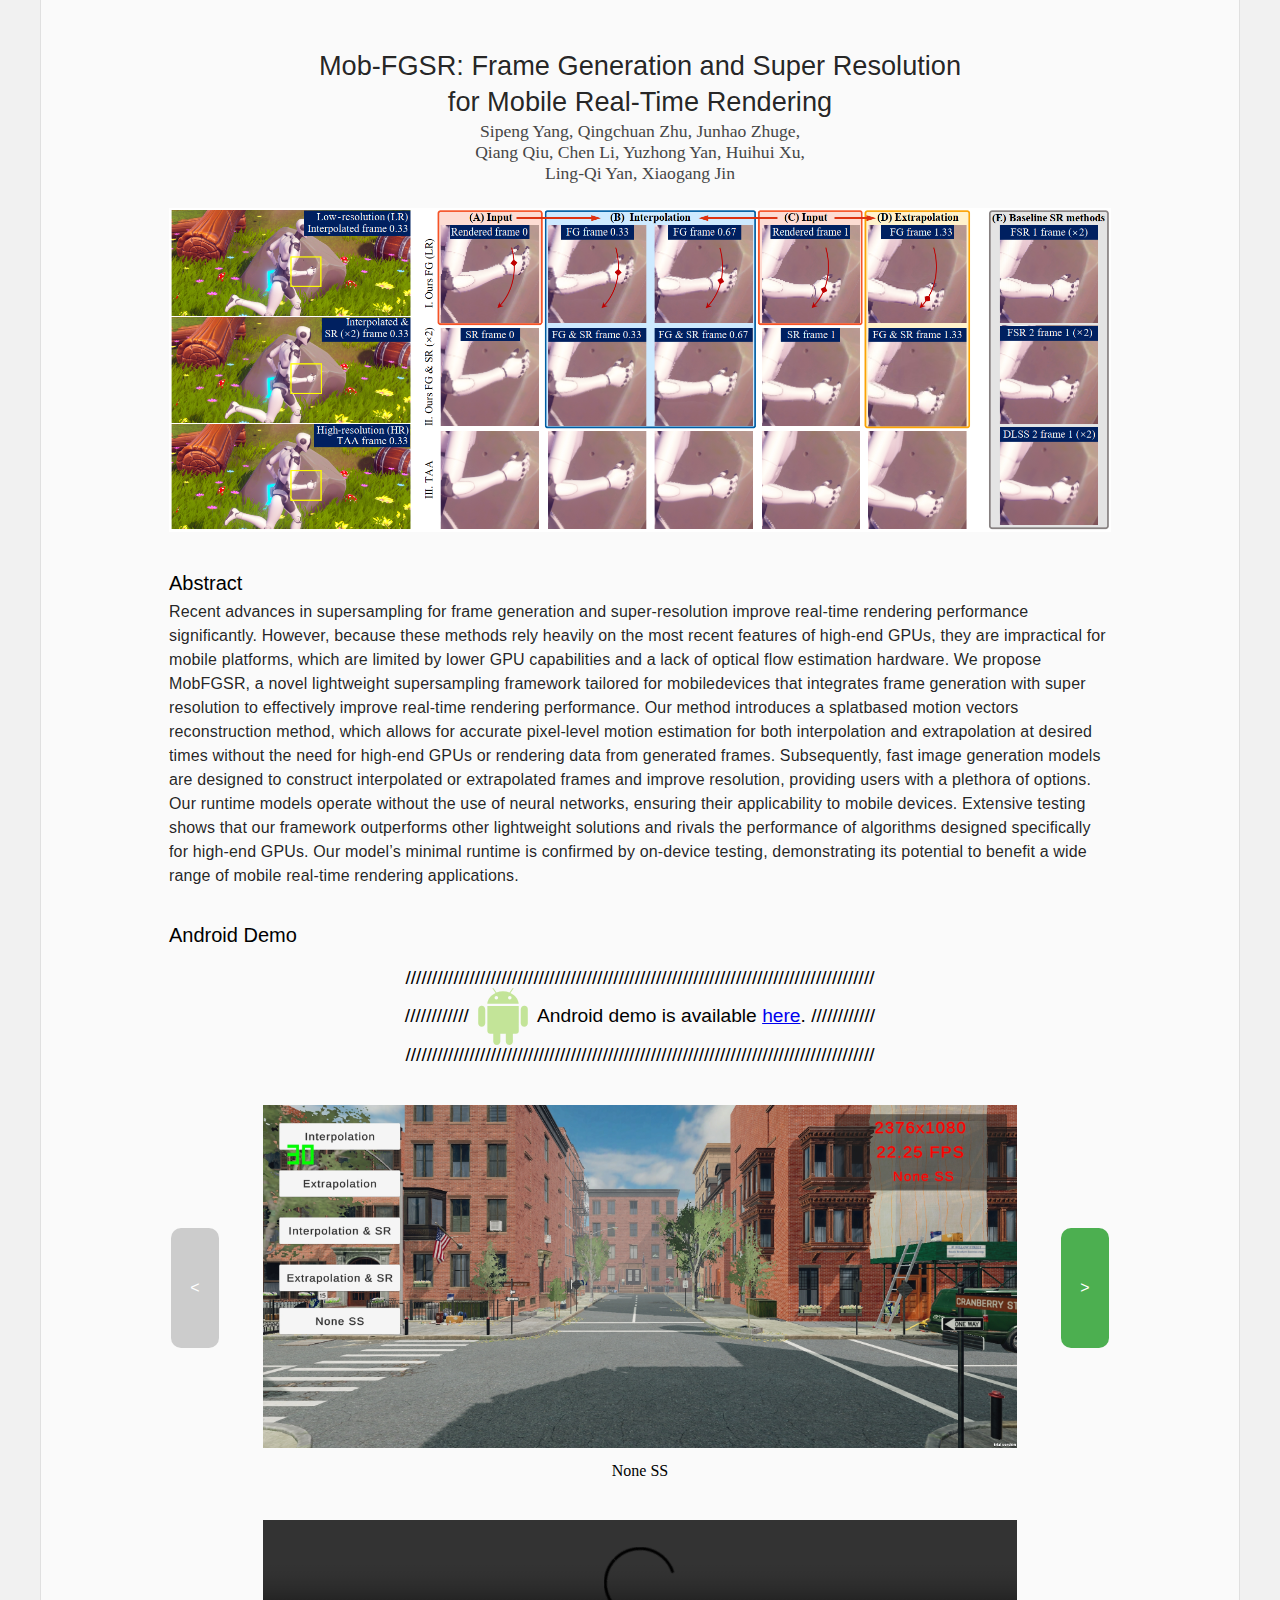
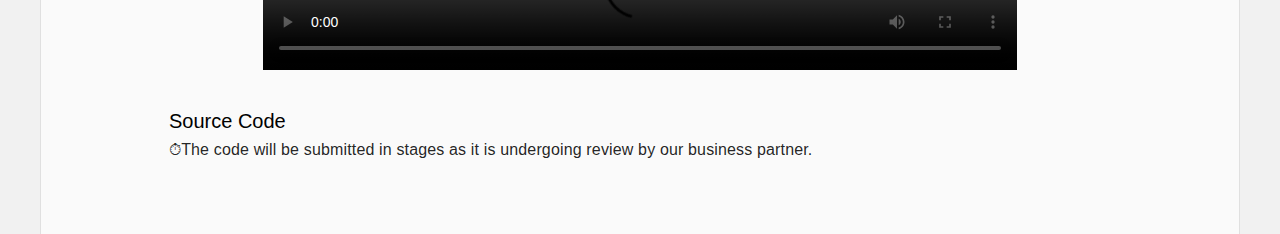
==== index.html @ 52131e46 "feat: update author" ====
<!DOCTYPE html>
<html lang="utf-8">
<script src="https://ajax.googleapis.com/ajax/libs/jquery/3.5.1/jquery.min.js"></script>  
<script>
$(document).ready(function(){    
  var currentImage = 0;    
  var images = $(".img-box");    
  $(images[currentImage]).addClass("active");    
  $("#prev").prop("disabled", true);
    
  $("#next").click(function(){    
    if (currentImage < images.length - 1) {
      $(images[currentImage]).removeClass("active");    
      currentImage++;  
      $(images[currentImage]).addClass("active");    
      $("#prev").prop("disabled", false);
    }  

    if (currentImage == images.length - 1) {  
      $("#next").prop("disabled", true);  
    }  
  });    
    
  $("#prev").click(function(){    
    if (currentImage > 0) {
      $(images[currentImage]).removeClass("active");    
      currentImage--;  
      $(images[currentImage]).addClass("active");    
      $("#next").prop("disabled", false);
    }  

    if (currentImage == 0) {  
      $("#prev").prop("disabled", true);  
    }  
  });    
});    
</script>
<head>
  <meta charset="utf-8">
  <meta name="description" content="Mob-FGSR: Frame Generation and Super Resolution for Mobile Real-Time Rendering">
  <meta name="viewport" content="width=device-width, initial-scale=1">
  <title>Mob-FGSR: Frame Generation and Super Resolution for Mobile Real-Time Rendering</title>

  <link rel="stylesheet" href="./resources/css/index.css">
</head>

<body>

  <div id="root">

    <div class="outer-container">
      <section>
        <h1 class="title level1">Mob-FGSR: Frame Generation and Super Resolution <br/> for Mobile Real-Time Rendering</h1>
        <p class="hint">
          Sipeng Yang, Qingchuan Zhu, Junhao Zhuge,<br>
          Qiang Qiu, Chen Li, Yuzhong Yan, Huihui Xu,<br>
          Ling-Qi Yan, Xiaogang Jin
        </p>
      </section>
    
      <section class="section">
        <img style="width: 100%;" src="resources/images/teaser.png"/>

        <h2 class="title level2">Abstract</h2>
        <p class="main-content">
          Recent advances in supersampling for frame generation and super-resolution
          improve real-time rendering performance significantly. However, because
          these methods rely heavily on the most recent features of high-end GPUs,
          they are impractical for mobile platforms, which are limited by lower GPU
          capabilities and a lack of optical flow estimation hardware. We propose MobFGSR, 
          a novel lightweight supersampling framework tailored for mobiledevices that 
          integrates frame generation with super resolution to effectively
          improve real-time rendering performance. Our method introduces a splatbased 
          motion vectors reconstruction method, which allows for accurate
          pixel-level motion estimation for both interpolation and extrapolation at
          desired times without the need for high-end GPUs or rendering data from
          generated frames. Subsequently, fast image generation models are designed
          to construct interpolated or extrapolated frames and improve resolution,
          providing users with a plethora of options. Our runtime models operate
          without the use of neural networks, ensuring their applicability to mobile
          devices. Extensive testing shows that our framework outperforms other
          lightweight solutions and rivals the performance of algorithms designed
          specifically for high-end GPUs. Our model’s minimal runtime is confirmed
          by on-device testing, demonstrating its potential to benefit a wide range of
          mobile real-time rendering applications.
        </p>

        
          
        <h2 class="title level2">Android Demo</h2>
        <p class="apk-block" style="text-align: center; padding-top: 1rem; line-height: 20px;">
          ////////////////////////////////////////////////////////////////////////////////////////<br/>
          //////////// <img src="resources/images/android.svg" style="vertical-align: middle; height: 3em;">&nbsp;Android demo is available <a href="resources/demo/MobFGSR.apk">here</a>. ////////////<br/>
          ////////////////////////////////////////////////////////////////////////////////////////<br/></p>
        <div class="img-container">  
          <button id="prev" >&lt;</button>  
          <div class="img-box">  
            <img src="resources/images/NoneSS.jpg" alt="NoneSS">  
            <p>None SS</p>  
          </div>  
          <div class="img-box">  
            <img src="resources/images/Interpolation.jpg" alt="Interpolation">  
            <p>Interpolation</p>  
          </div>  
          <div class="img-box">  
            <img src="resources/images/Extrapolation.jpg" alt="Extrapolation">  
            <p>Extrapolation</p>  
          </div>  
          <div class="img-box">  
            <img src="resources/images/InterpolationSR.jpg" alt="InterpolationSR">  
            <p>Interpolation & SR</p>  
          </div>  
          <div class="img-box">  
            <img src="resources/images/ExtrapolationSR.jpg" alt="ExtrapolationSR">  
            <p>Extrapolation & SR</p>  
          </div>
          <button id="next">&gt;</button>  
        </div>

        <video class="video" style="width: 80%; display: block; margin: auto; margin-top: 40px; margin-bottom: 40px;" src="https://github.com/Mob-FGSR/Mob-FGSR.github.io/blob/main/resources/videos/android_demo.mp4?raw=true" preload="auto" controls=""></video>
        
        <h2 class="title level2">Source Code</h2>
        <p class="main-content">⏱The code will be submitted in stages as it is undergoing review by our business partner.</p>
        
      </section>
    </div>
  </div>
</body>

</html>
---- resources/css/index.css ----
.title.level1 {
  font-size: 1.7rem;
  font-family: Roboto, Helvetica, Arial, sans-serif;
  font-weight: 500;
  line-height: 1.334;
  letter-spacing: 0em;
  text-align: center;
  color: rgba(0, 0, 0, 0.87);
  padding: 0 4rem;
}

.section {
  padding: 1.5rem 1rem;
}

.title.level2 {
  font-family: Roboto, Helvetica, Arial, sans-serif;
  font-size: 1.25rem;
  font-weight: 500;
  margin-top: 1.8em;
  margin-bottom: 0.25em;
}

.hint {
  font-size: 1.1rem;
  color: #464646;
  text-align: center;
}

.outer-container {
  margin-left: auto;
  margin-right: auto;
  width: 100%;
  background-color: #fafafa;
  border: #000;
  border-width: 0px 1px 0px 1px;
  border-style: solid;
  border-color: #e0e0e0;
}

.main-content {
  font-family: Roboto, Helvetica, Arial, sans-serif;
  font-weight: 400;
  font-size: 1rem;
  line-height: 1.5;
  letter-spacing: 0.00938em;
  color: rgba(0, 0, 0, 0.87);
}

.apk-block {
  font-family: Roboto, Helvetica, Arial, sans-serif;
  font-weight: 400;
  font-size: 1.2rem;
  line-height: 1.5;
}

.img-container {  
  display: flex;  
  padding-top: 30px;
  justify-content: center;  
  align-items: center;  
}  
.img-box {  
  display: none;  
  text-align: center;  
}  
.img-box img {  
  width: 90%;  
  height: auto;  
  margin: 10px;
}  
.img-box.active {  
  display: block;  
}  

button {  
  height: 120px;  
  width: 100px;
  color: white;  
  background-color: #4CAF50;  
  border: none;
  border-radius: 10px;  
  padding: 5px 10px;  
  text-align: center;  
  text-decoration: none;  
  display: inline-block;  
  font-size: 16px;  
  margin: 4px 2px;  
  cursor: pointer;  
  vertical-align: middle;  
}  
button:disabled {  
  background-color: #cccccc;  
  cursor: not-allowed;  
}  

@media (min-width: 1200px) {
  .outer-container {
    max-width: 1200px;
  }
}

@media (min-width: 600px) {
  .outer-container {
    padding: 3rem 7rem;
  }
}

#root {
  background-color: #f1f1f1;
}

* {
  margin: 0;
  padding: 0;
  box-sizing: border-box;
}
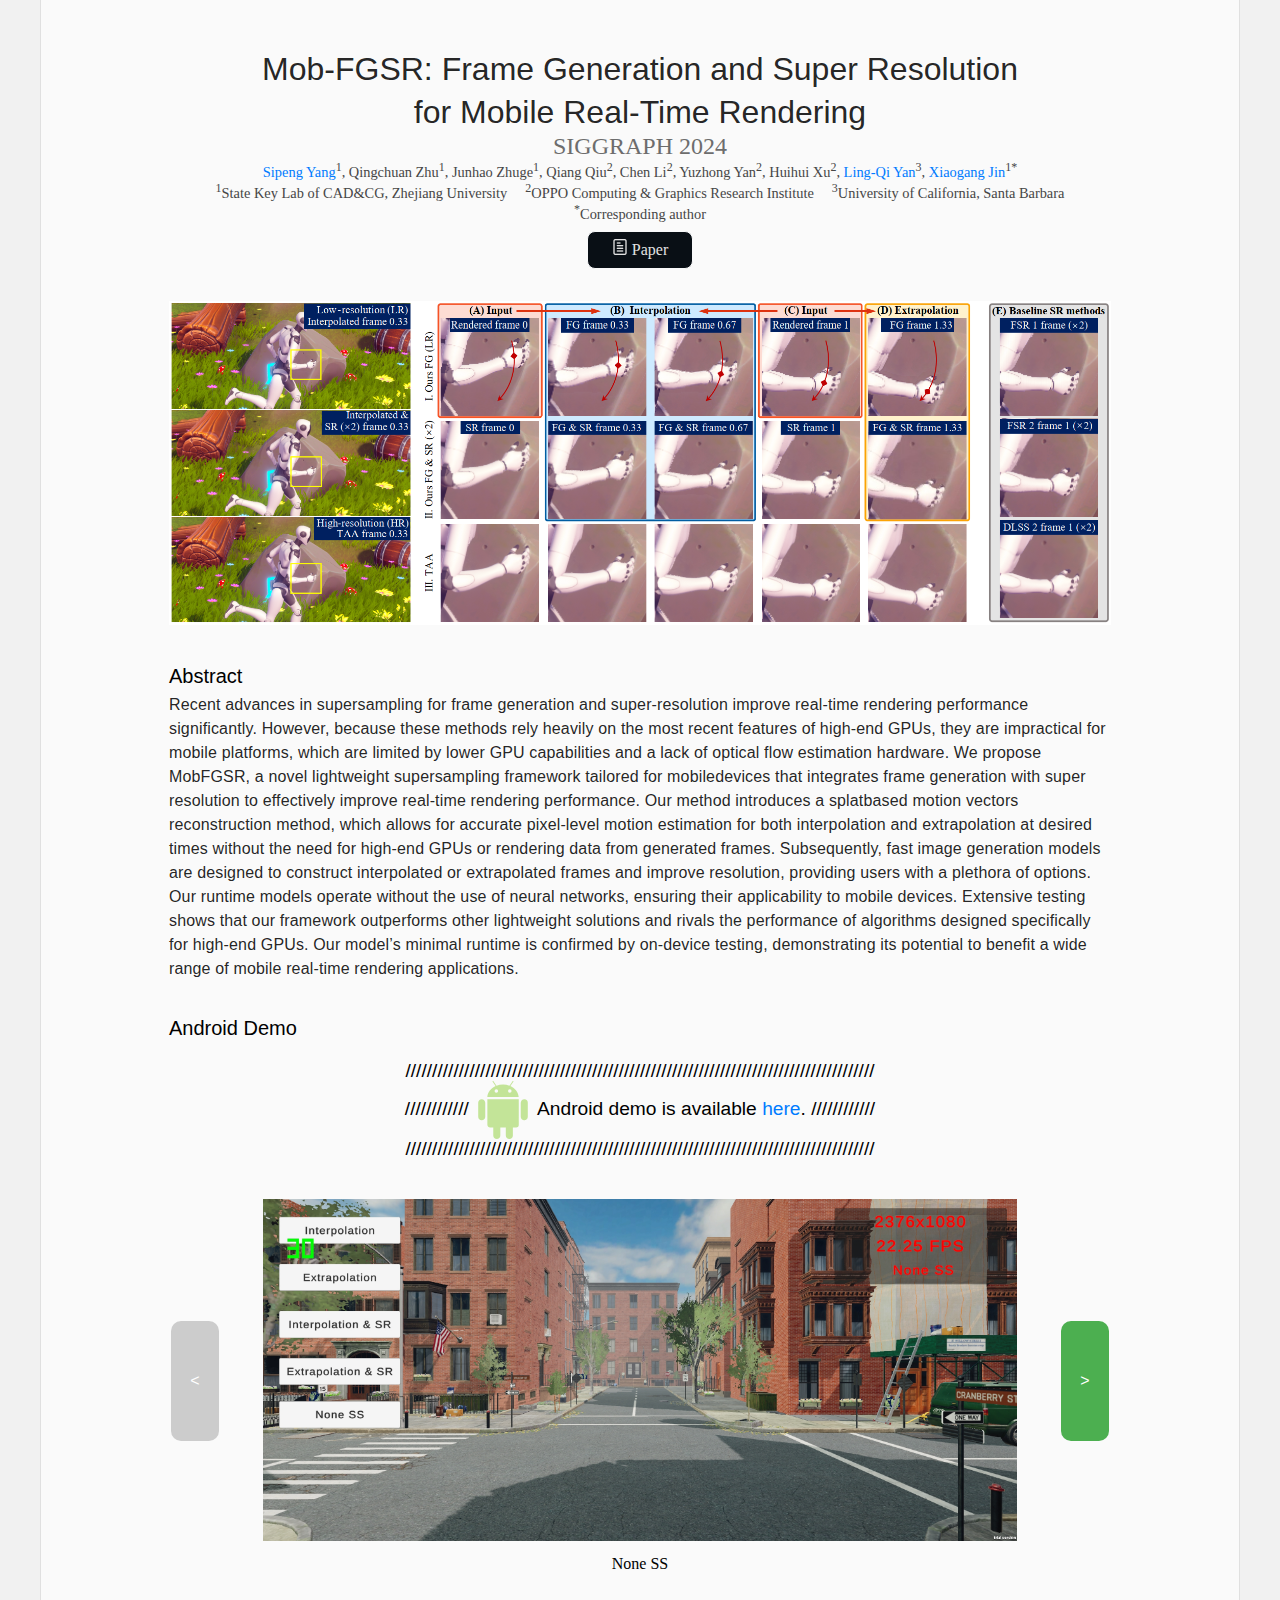
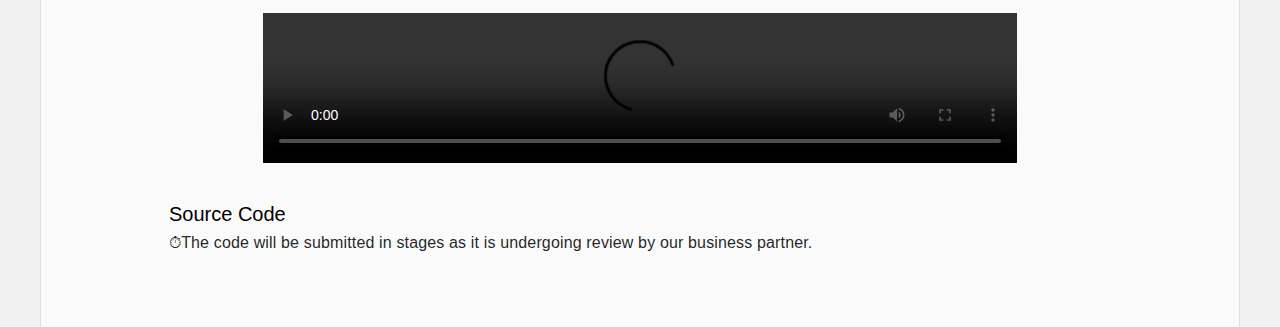
==== commit 29881feb: "update author and paper info" ====
--- a/index.html
+++ b/index.html
@@ -33,6 +33,12 @@
       $("#prev").prop("disabled", true);  
     }  
   });    
+
+  $('.btn').hover(function(){
+    $('#paper_img').attr('src', 'resources/images/paper_black.png');
+  }, function(){
+    $('#paper_img').attr('src', 'resources/images/paper_white.png');
+  });
 });    
 </script>
 <head>
@@ -51,10 +57,22 @@
     <div class="outer-container">
       <section>
         <h1 class="title level1">Mob-FGSR: Frame Generation and Super Resolution <br/> for Mobile Real-Time Rendering</h1>
-        <p class="hint">
-          Sipeng Yang, Qingchuan Zhu, Junhao Zhuge,<br>
-          Qiang Qiu, Chen Li, Yuzhong Yan, Huihui Xu,<br>
-          Ling-Qi Yan, Xiaogang Jin
+        <p class="hint">SIGGRAPH 2024</p>
+        <p class="author center">
+          <a href="https://sp-young.github.io/">Sipeng Yang</a><sup>1</sup>, Qingchuan Zhu<sup>1</sup>, Junhao Zhuge<sup>1</sup>,
+          Qiang Qiu<sup>2</sup>, Chen Li<sup>2</sup>, Yuzhong Yan<sup>2</sup>, Huihui Xu<sup>2</sup>,
+          <a href="https://sites.cs.ucsb.edu/~lingqi/">Ling-Qi Yan</a><sup>3</sup>, <a href="http://www.cad.zju.edu.cn/home/jin/">Xiaogang Jin</a><sup>1*</sup>
+        </p>
+        <p class="author center">
+          <sup>1</sup>State Key Lab of CAD&CG, Zhejiang University&nbsp;&nbsp;&nbsp;&nbsp;
+          <sup>2</sup>OPPO Computing & Graphics Research Institute&nbsp;&nbsp;&nbsp;&nbsp;
+          <sup>3</sup>University of California, Santa Barbara
+        </p>
+        <p class="author center">
+          <sup>*</sup>Corresponding author
+        </p>
+        <p class="center">
+          <a href="https://dl.acm.org/doi/10.1145/3641519.3657424" class="btn"><img id="paper_img" style="width:1rem; height:1rem;" src="resources/images/paper_white.png"/> Paper</a>
         </p>
       </section>
     
--- a/resources/css/index.css
+++ b/resources/css/index.css
@@ -1,5 +1,5 @@
 .title.level1 {
-  font-size: 1.7rem;
+  font-size: 2.0rem;
   font-family: Roboto, Helvetica, Arial, sans-serif;
   font-weight: 500;
   line-height: 1.334;
@@ -21,10 +21,44 @@
   margin-bottom: 0.25em;
 }
 
+.center {
+  text-align: center;
+}
+
+.author {
+  font-size: 0.9rem;
+  color: #464646;
+}
+
 .hint {
-  font-size: 1.1rem;
-  color: #464646;
+  font-size: 1.5rem;
+  color: #6d6d6d;
   text-align: center;
+}
+
+.btn {
+  display: inline-block;
+  font-weight: 400;
+  text-align: center;
+  vertical-align: middle;
+  cursor: pointer;
+  border: 1px solid transparent;
+  padding: 0.375rem 0.75rem;
+  font-size: 1rem;
+  line-height: 1.5;
+  border-radius: 0.5rem;
+  transition: color 0.15s ease-in-out, background-color 0.15s ease-in-out, border-color 0.15s ease-in-out, box-shadow 0.15s ease-in-out;
+  color: #e2e2e2;
+  background-color: #090f15;
+  border-color: #f8f9fa;
+  padding-left: 1.5rem;
+  padding-right: 1.5rem;
+  margin: 0.5rem;
+}
+
+.btn:hover {
+  color: #090f15;
+  background-color: #e2e2e2;
 }
 
 .outer-container {
@@ -115,3 +149,9 @@
   padding: 0;
   box-sizing: border-box;
 }
+
+a {
+  color: #007bff;
+  text-decoration: none;
+  background-color: transparent;
+}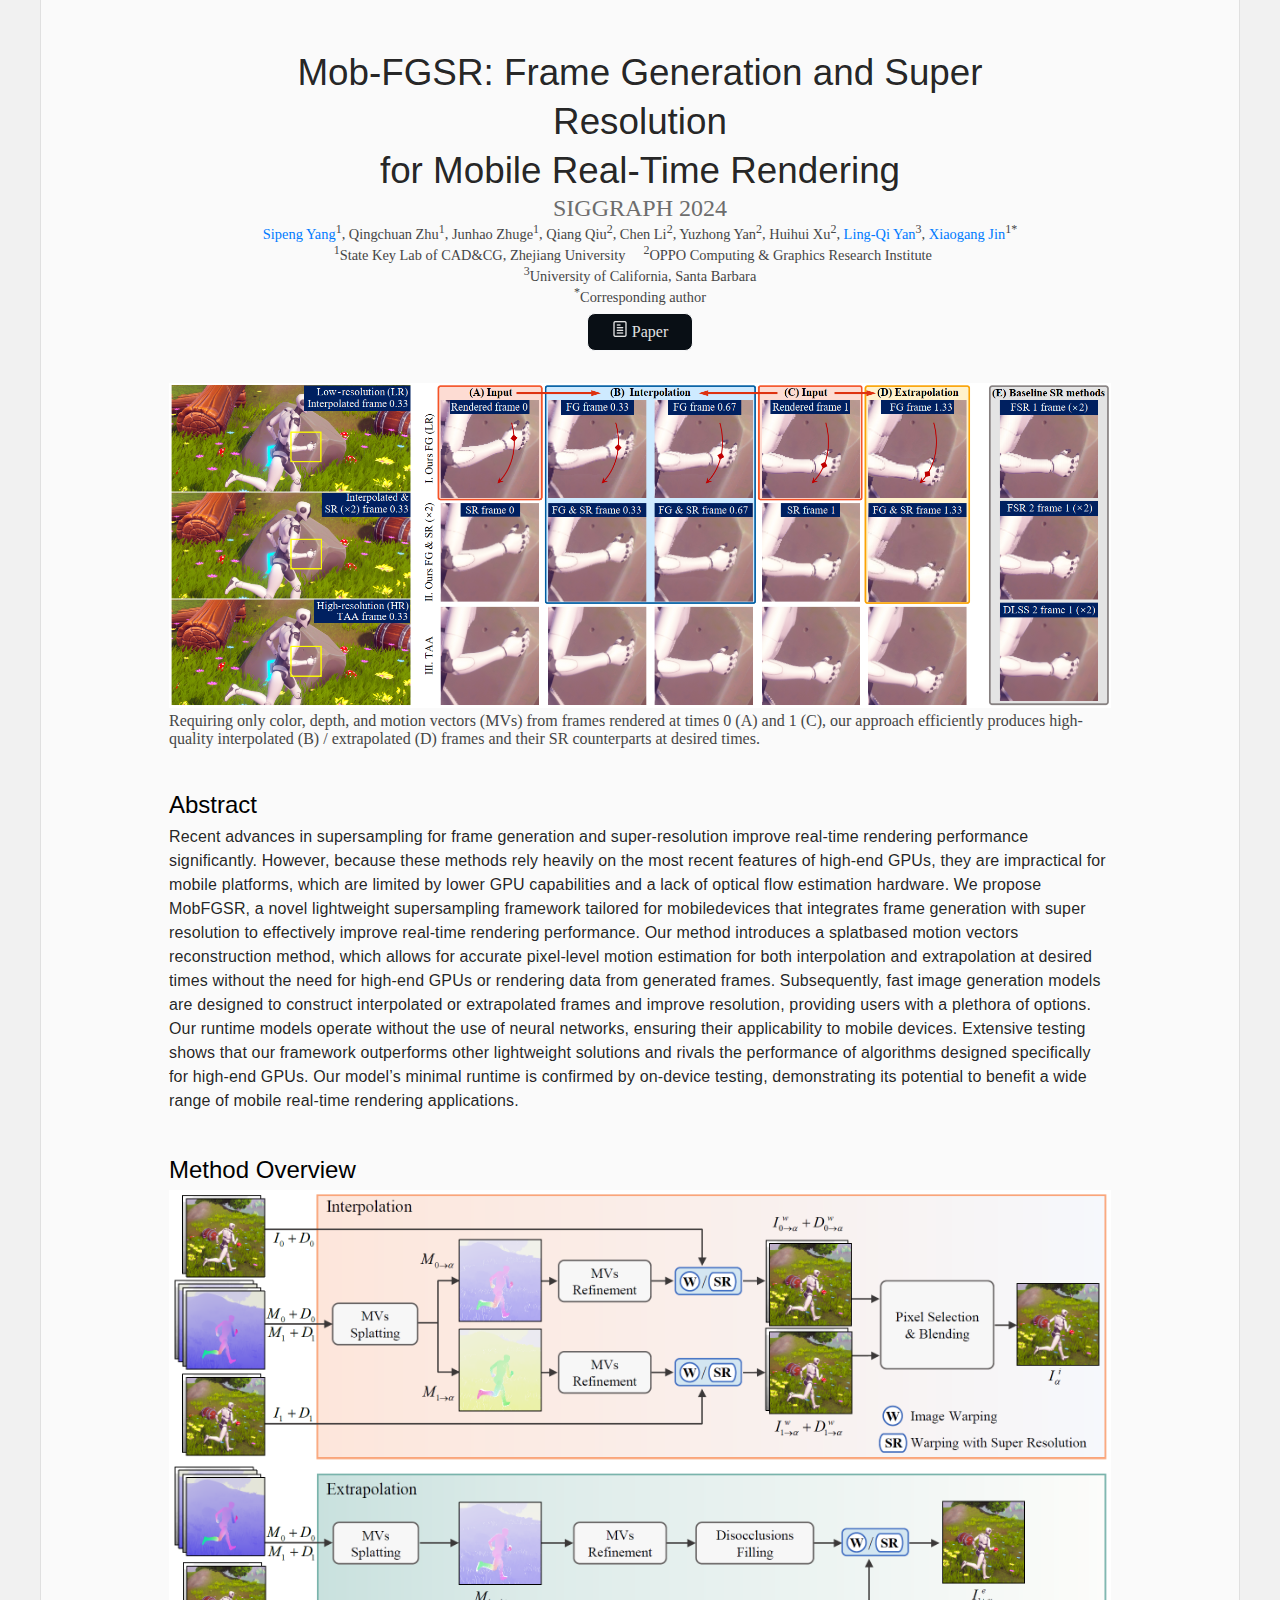
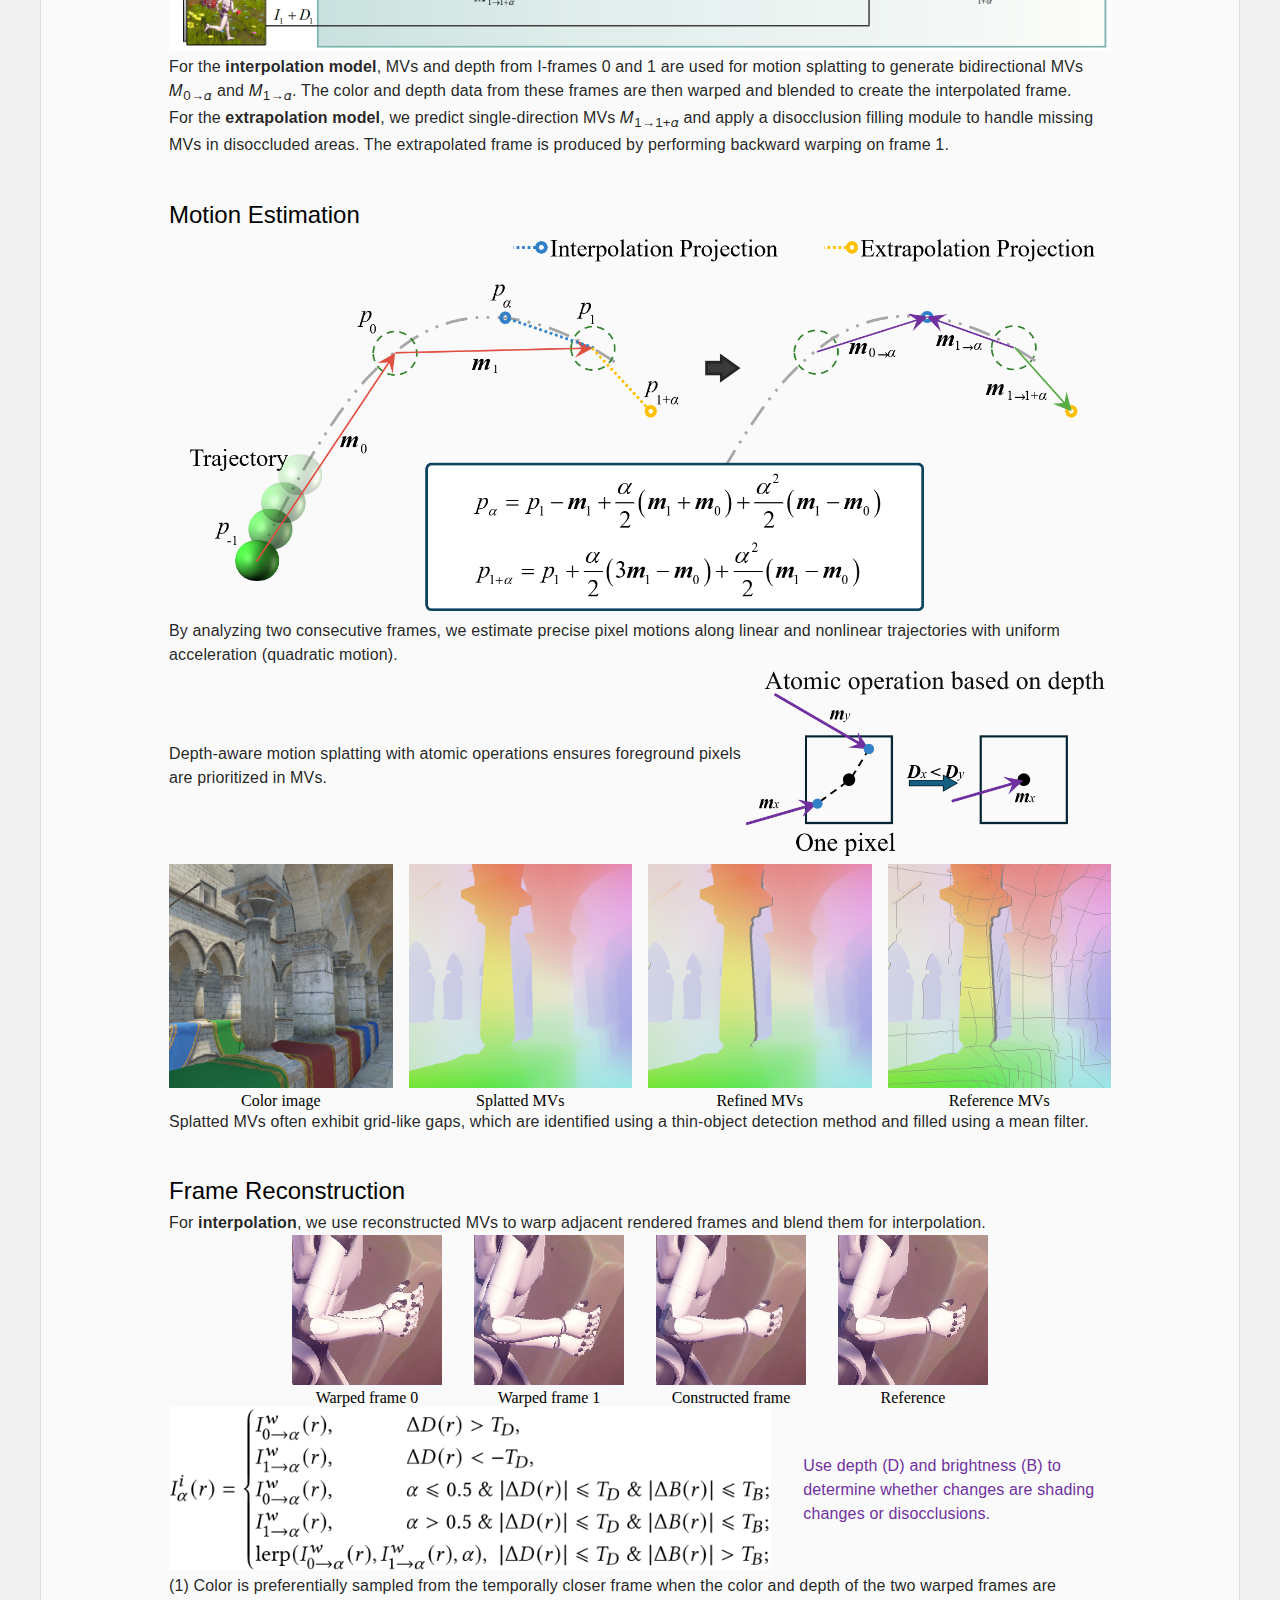
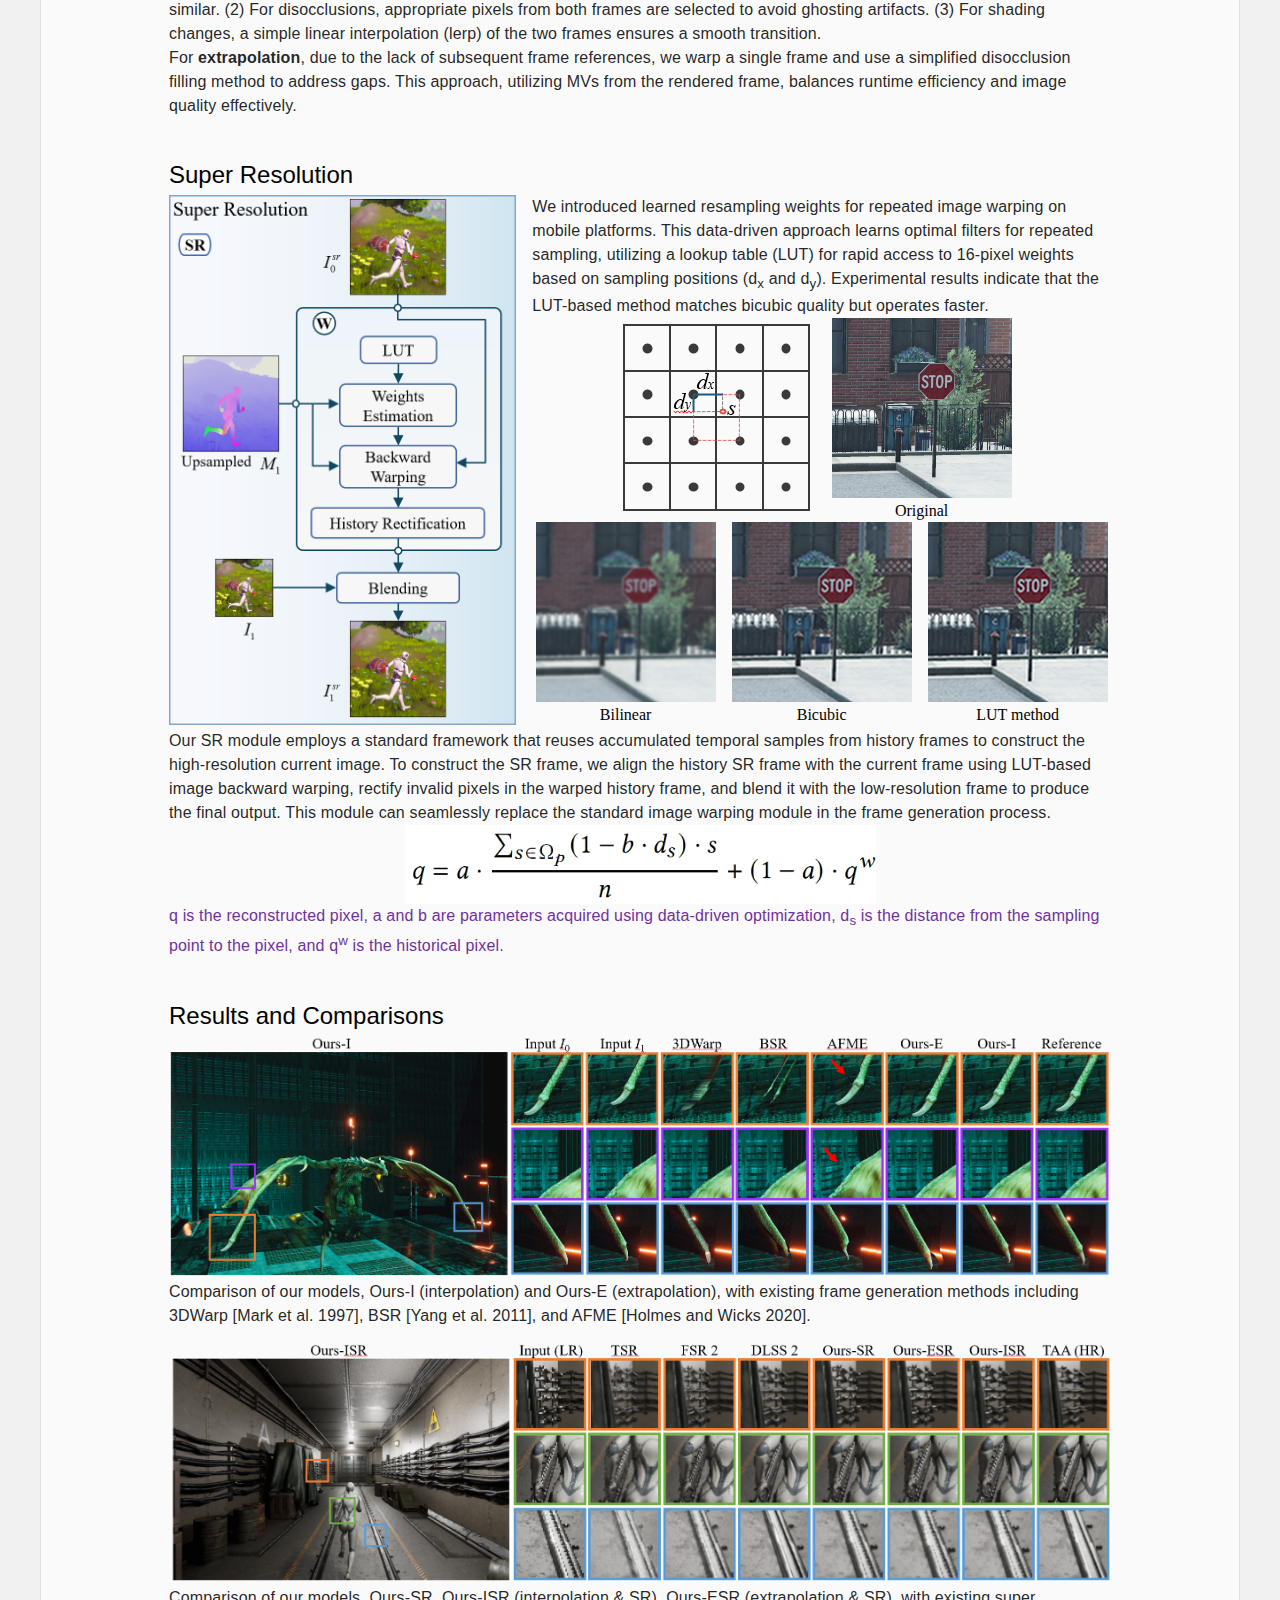
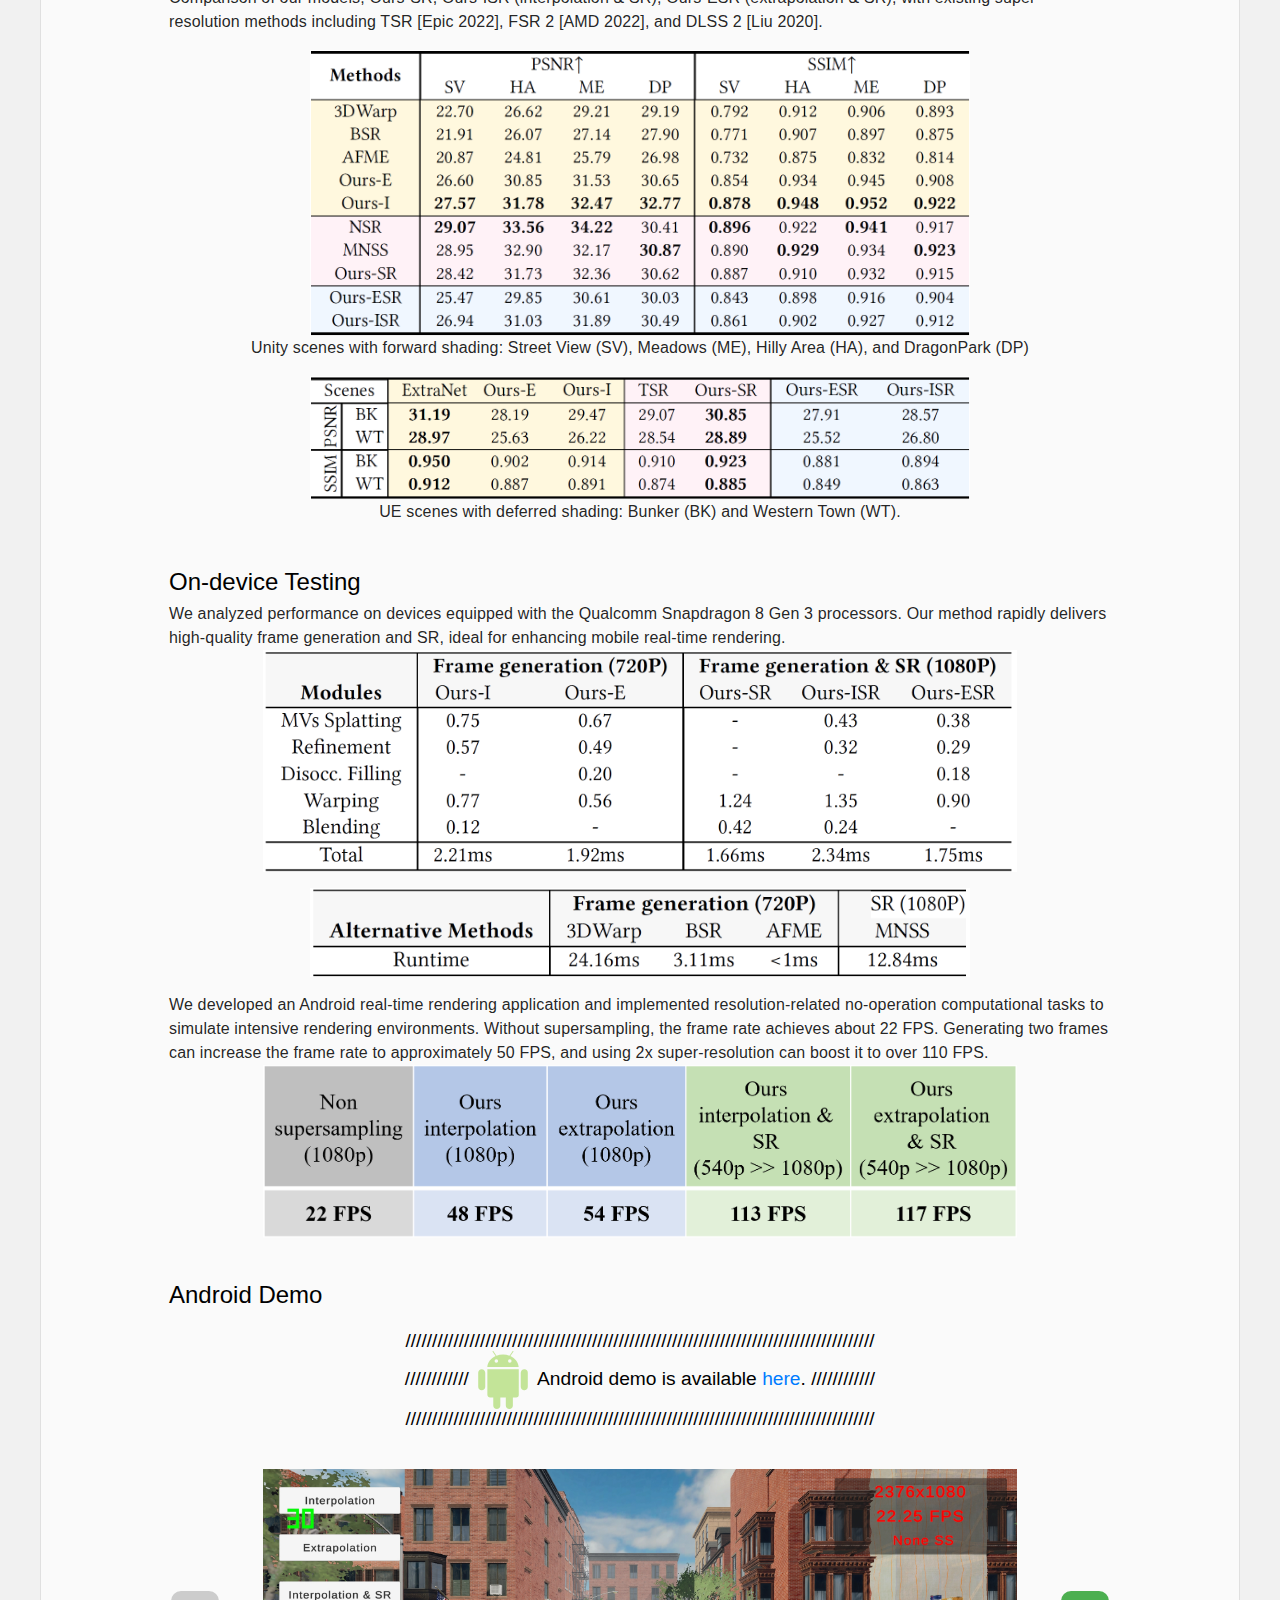
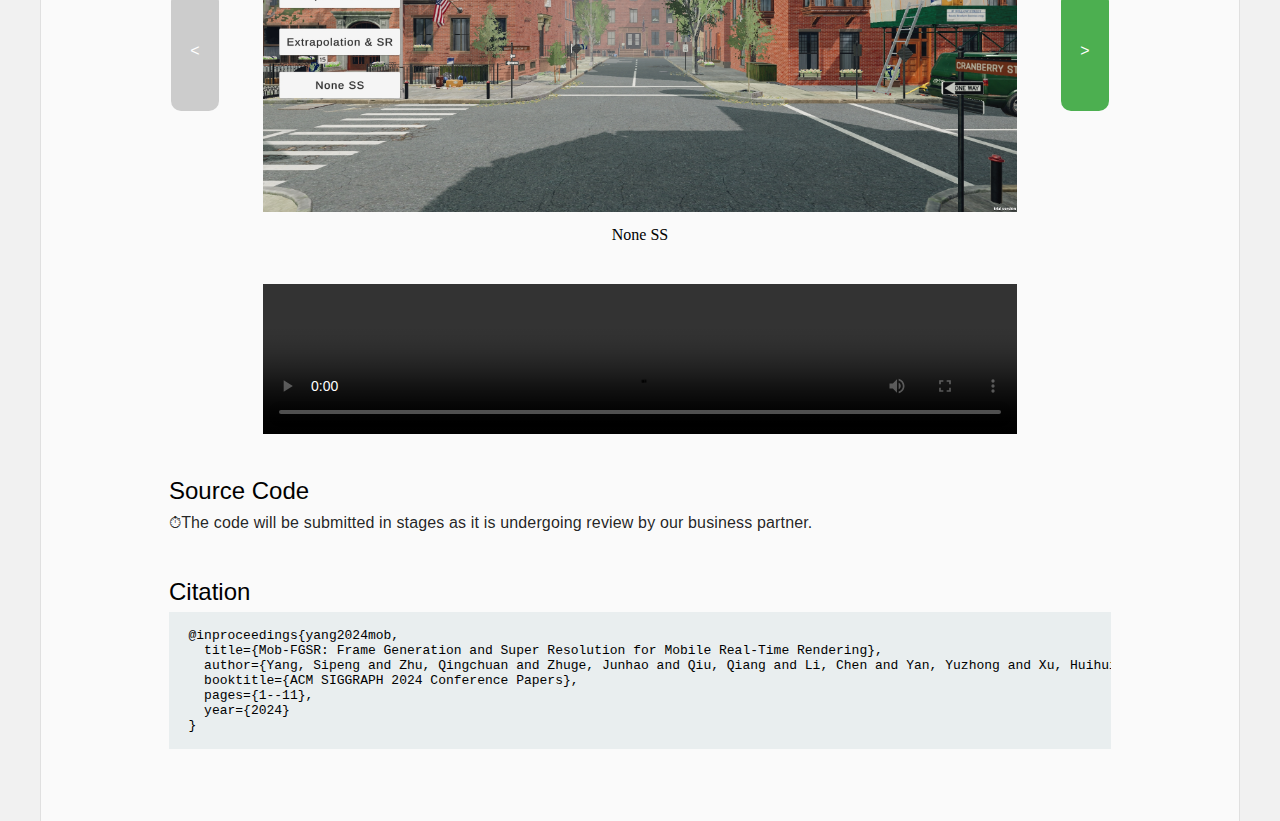
==== commit 2e309145: "upload poster content" ====
--- a/index.html
+++ b/index.html
@@ -66,6 +66,8 @@
         <p class="author center">
           <sup>1</sup>State Key Lab of CAD&CG, Zhejiang University&nbsp;&nbsp;&nbsp;&nbsp;
           <sup>2</sup>OPPO Computing & Graphics Research Institute&nbsp;&nbsp;&nbsp;&nbsp;
+        </p>
+        <p class="author center">
           <sup>3</sup>University of California, Santa Barbara
         </p>
         <p class="author center">
@@ -78,7 +80,8 @@
     
       <section class="section">
         <img style="width: 100%;" src="resources/images/teaser.png"/>
-
+        <p style="color: #464646;">Requiring only color, depth, and motion vectors (MVs) from frames rendered at times 0 (A) and 1 (C), our approach efficiently produces
+          high-quality interpolated (B) / extrapolated (D) frames and their SR counterparts at desired times.</p>
         <h2 class="title level2">Abstract</h2>
         <p class="main-content">
           Recent advances in supersampling for frame generation and super-resolution
@@ -103,8 +106,201 @@
           mobile real-time rendering applications.
         </p>
 
+        <h2 class="title level2">Method Overview</h2>
+        <img src="resources/images/pipeline.png" style="width:100%;">
+        <p class="main-content">
+        For the <strong>interpolation model</strong>, MVs and depth from I-frames 0 and 1 are used for motion splatting to generate bidirectional MVs 𝑀<sub>0→𝛼</sub> and 𝑀<sub>1→𝛼</sub>.
+        The color and depth data from these frames are then warped and blended to create the interpolated frame. <br>
+        For the <strong>extrapolation model</strong>, we
+        predict single-direction MVs 𝑀<sub>1→1+𝛼</sub> and apply a disocclusion filling module to handle missing MVs in disoccluded areas. The extrapolated
+        frame is produced by performing backward warping on frame 1.
+        </p>
+
+        <h2 class="title level2">Motion Estimation</h2>
+        <img src="resources/images/motion_estimation.png" style="width:100%;">
+        <p class="main-content">
+        By analyzing two consecutive frames, we estimate precise pixel
+        motions along linear and nonlinear trajectories with uniform
+        acceleration (quadratic motion).
+        </p>
+
+        <div style="display: flex;">
+          <div style="display: flex; align-items: center;">
+            <p class="main-content">
+            Depth-aware motion splatting with atomic operations ensures foreground pixels are prioritized in MVs.
+            </p>
+          </div>
+          <div style="width: 50%">
+            <img src="resources/images/mv_splats.png" style="width:100%;">
+          </div>
+        </div>
+
+        <div style="display: flex;">
+          <div style="margin-right: 1rem;">
+            <img src="resources/images/ColorImage.png" style="width:100%;">
+            <p class="center">Color image</p>
+          </div>
+
+          <div style="margin-right: 1rem;">
+            <img src="resources/images/SplattedMVs.png" style="width:100%;">
+            <p class="center">Splatted MVs</p>
+          </div>
         
           
+          <div style="margin-right: 1rem;">
+            <img src="resources/images/RefinedMVs.png" style="width:100%;">
+            <p class="center">Refined MVs</p>
+          </div>
+
+          <div>
+            <img src="resources/images/ReferenceMVs.png" style="width:100%;">
+            <p class="center">Reference MVs</p>
+          </div>
+        </div>
+        <p class="main-content">
+        Splatted MVs often exhibit grid-like gaps, which are identified
+        using a thin-object detection method and filled using a mean filter.
+        </p>
+        
+        <h2 class="title level2">Frame Reconstruction</h2>
+        <p class="main-content">
+        For <strong>interpolation</strong>, we use reconstructed MVs to warp adjacent rendered frames and blend them for interpolation.
+        </p>
+        
+        <div style="display: flex; justify-content: center;">
+          <div style="margin-right: 2rem;">
+            <img src="resources/images/Warped0.png" style="width:100%;">
+            <p class="center">Warped frame 0</p>
+          </div>
+
+          <div style="margin-right: 2rem;">
+            <img src="resources/images/Warped1.png" style="width:100%;">
+            <p class="center">Warped frame 1</p>
+          </div>
+        
+          
+          <div style="margin-right: 2rem;">
+            <img src="resources/images/Constructed.png" style="width:100%;">
+            <p class="center">Constructed frame</p>
+          </div>
+
+          <div>
+            <img src="resources/images/Reference.png" style="width:100%;">
+            <p class="center">Reference</p>
+          </div>
+        </div>
+        <div style="display: flex;">
+          <div style="">
+            <img src="resources/images/frame_blend.png" style="width:100%;">
+          </div>
+          <div style="display: flex; align-items: center; margin-left:2rem">
+            <p class="main-content" style="color:#7030a0">
+              Use depth (D) and brightness (B) to determine whether changes are shading changes or disocclusions.
+            </p>
+          </div>
+        </div>
+        <p class="main-content">
+          (1) Color is preferentially sampled from the temporally closer frame when the color and depth of the two warped frames are similar. (2) For disocclusions, appropriate pixels from both frames are selected to avoid ghosting artifacts. (3) For shading changes, a simple linear interpolation (lerp) of the two frames ensures a smooth transition.
+        </p>
+        <p class="main-content">
+          For <strong>extrapolation</strong>, due to the lack of subsequent frame references, we warp a single frame and use a simplified disocclusion filling method to address gaps. This approach, utilizing MVs from the rendered frame, balances runtime efficiency and image quality effectively. 
+        </p>
+
+        <h2 class="title level2">Super Resolution</h2>
+        <div style="display: flex;">
+          <div style="width:60%; margin-right:1rem">
+            <img src="resources/images/super_resolution.png" style="width: 100%;">
+          </div>
+
+          <div style="width:100%">
+            <p class="main-content">
+              We introduced learned resampling weights for repeated image warping on mobile platforms. This data-driven approach learns optimal filters for repeated sampling, utilizing a lookup table (LUT) for rapid access to 16-pixel weights based on sampling positions (d<sub>x</sub> and d<sub>y</sub>). Experimental results indicate that the LUT-based method matches bicubic quality but operates faster.
+            </p>
+            
+            <div style="display: flex; justify-content: center;">
+              <div style="margin-right: 1rem;">
+                <img src="resources/images/resample.png" style="width:100%;">
+              </div>
+              <div style="margin-right: 1rem;">
+                <img src="resources/images/resample_original.png" style="width:100%;">
+                <p class="center">Original</p>
+              </div>
+            </div>
+
+            <div style="display: flex; justify-content: center;">
+              <div style="margin-right: 1rem;">
+                <img src="resources/images/resample_bilinear.png" style="width:100%;">
+                <p class="center">Bilinear</p>
+              </div>
+            
+              
+              <div style="margin-right: 1rem;">
+                <img src="resources/images/resample_bicubic.png" style="width:100%;">
+                <p class="center">Bicubic</p>
+              </div>
+    
+              <div>
+                <img src="resources/images/resample_LUT.png" style="width:100%;">
+                <p class="center">LUT method</p>
+              </div>
+            </div>
+          </div>
+        </div>
+        
+        <p class="main-content">
+          Our SR module employs a standard framework that reuses accumulated temporal samples from history frames to construct the high-resolution current image. To construct the SR frame, we align the history SR frame with the current frame using LUT-based image backward warping, rectify invalid pixels in the warped history frame, and blend it with the low-resolution frame to produce the final output. This module can seamlessly replace the standard image warping module in the frame generation process.
+        </p>
+        <div style="display:flex; justify-content: center;">
+          <img src="resources/images/sr_blend.png" style="width: 50%;">
+        </div>
+        <p class="main-content"  style="color:#7030a0">
+          q is the reconstructed pixel, a and b are parameters acquired using data-driven optimization, d<sub>s</sub> is the distance from the sampling point to the pixel, and q<sup>w</sup> is the historical pixel.
+        </p>
+
+
+
+        <h2 class="title level2">Results and Comparisons</h2>
+        <img src="resources/images/fg_comparison.png" style="width: 100%;">
+        <p class="main-content" style="margin-bottom: 1rem;">
+          Comparison of our models, Ours-I (interpolation) and Ours-E (extrapolation), with existing frame generation methods including 3DWarp [Mark et al. 1997], BSR [Yang et al. 2011], and AFME [Holmes and Wicks 2020].
+        </p>
+        <img src="resources/images/sr_comparison.png" style="width: 100%;">
+        <p class="main-content" style="margin-bottom: 1rem;">
+          Comparison of our models, Ours-SR, Ours-ISR (interpolation & SR), Ours-ESR (extrapolation & SR), with existing super resolution methods including TSR [Epic 2022], FSR 2 [AMD 2022], and DLSS 2 [Liu 2020].
+        </p>
+        <div style="display: flex; justify-content: center; flex-wrap: wrap; margin-bottom: 1rem;">
+          <img src="resources/images/unity_scene_comparison.png" style="width: 70%;">
+          <p class="main-content">
+          Unity scenes with forward shading: 
+          Street View (SV), Meadows (ME), Hilly Area (HA), and DragonPark (DP)
+          </p>
+        </div>
+        <div style="display: flex; justify-content: center; flex-wrap: wrap;">
+          <img src="resources/images/ue_scene_comparison.png" style="width: 70%;">
+          <p class="main-content">
+            UE scenes with deferred shading: 
+            Bunker (BK) and Western Town (WT).          
+          </p>
+        </div>
+
+
+
+        <h2 class="title level2">On-device Testing</h2>
+        <p class="main-content">
+          We analyzed performance on devices equipped with the Qualcomm Snapdragon 8 Gen 3 processors. Our method rapidly delivers high-quality frame generation and SR, ideal for enhancing mobile real-time rendering. 
+        </p>
+
+        <div style="display: flex; justify-content: center; flex-wrap: wrap;">
+          <img src="resources/images/runtime.png" style="width: 80%; margin-bottom: 1rem;">
+          <img src="resources/images/runtime_comparison.png" style="width: 70%; margin-bottom: 1rem;">
+        </div>
+        <p class="main-content">
+          We developed an Android real-time rendering application and implemented resolution-related no-operation computational tasks to simulate intensive rendering environments. Without supersampling, the frame rate achieves about 22 FPS. Generating two frames can increase the frame rate to approximately 50 FPS, and using 2x super-resolution can boost it to over 110 FPS.
+        </p>
+        <div style="display: flex; justify-content: center;">
+          <img src="resources/images/android_runtime.png" style="width: 80%;">
+        </div>
+
         <h2 class="title level2">Android Demo</h2>
         <p class="apk-block" style="text-align: center; padding-top: 1rem; line-height: 20px;">
           ////////////////////////////////////////////////////////////////////////////////////////<br/>
@@ -140,6 +336,17 @@
         <h2 class="title level2">Source Code</h2>
         <p class="main-content">⏱The code will be submitted in stages as it is undergoing review by our business partner.</p>
         
+        <h2 class="title level2">Citation</h2>
+        <div style="display: flex;overflow-x: auto;">
+          <pre style=" background-color: #e9eeef;padding: 1.25em 1.5em"><code>@inproceedings{yang2024mob,
+  title={Mob-FGSR: Frame Generation and Super Resolution for Mobile Real-Time Rendering},
+  author={Yang, Sipeng and Zhu, Qingchuan and Zhuge, Junhao and Qiu, Qiang and Li, Chen and Yan, Yuzhong and Xu, Huihui and Yan, Ling-Qi and Jin, Xiaogang},
+  booktitle={ACM SIGGRAPH 2024 Conference Papers},
+  pages={1--11},
+  year={2024}
+}</code></pre>
+
+        </div>
       </section>
     </div>
   </div>
--- a/resources/css/index.css
+++ b/resources/css/index.css
@@ -1,5 +1,5 @@
 .title.level1 {
-  font-size: 2.0rem;
+  font-size: 2.3rem;
   font-family: Roboto, Helvetica, Arial, sans-serif;
   font-weight: 500;
   line-height: 1.334;
@@ -15,7 +15,7 @@
 
 .title.level2 {
   font-family: Roboto, Helvetica, Arial, sans-serif;
-  font-size: 1.25rem;
+  font-size: 1.5rem;
   font-weight: 500;
   margin-top: 1.8em;
   margin-bottom: 0.25em;
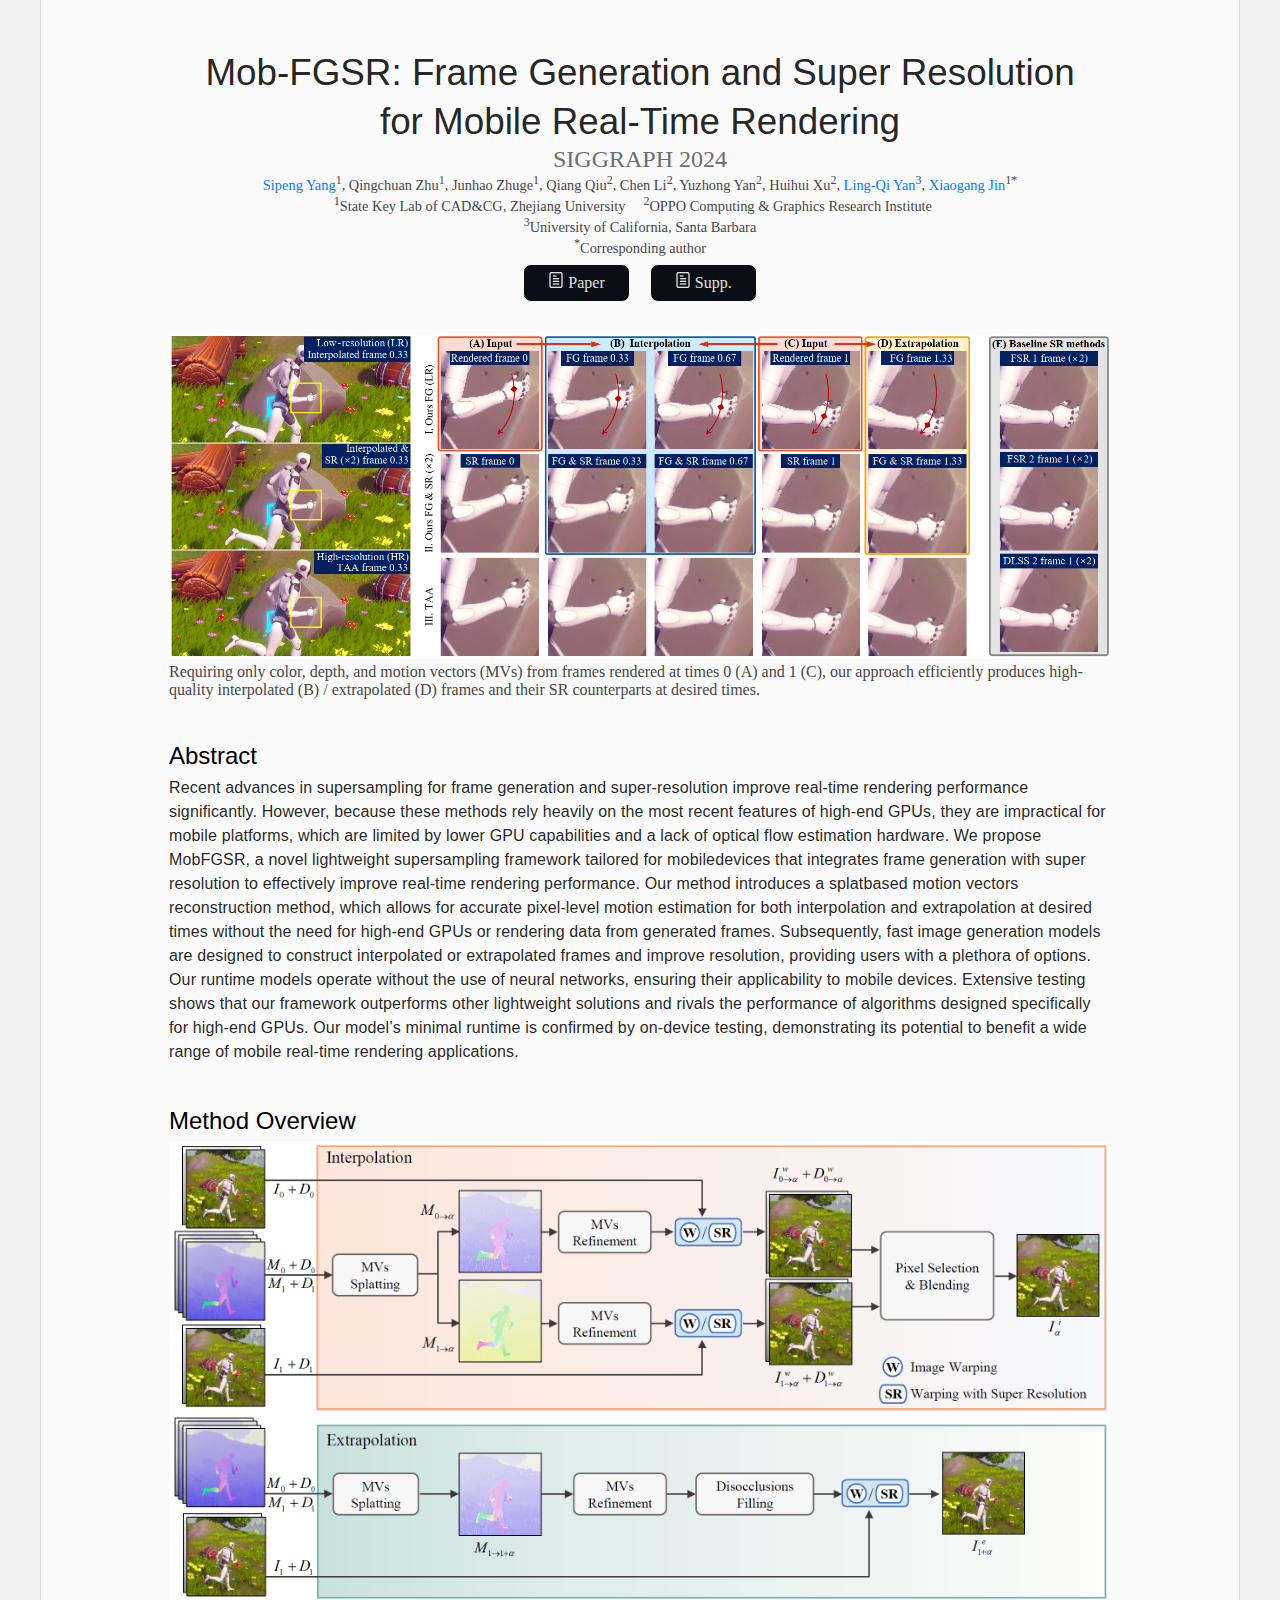
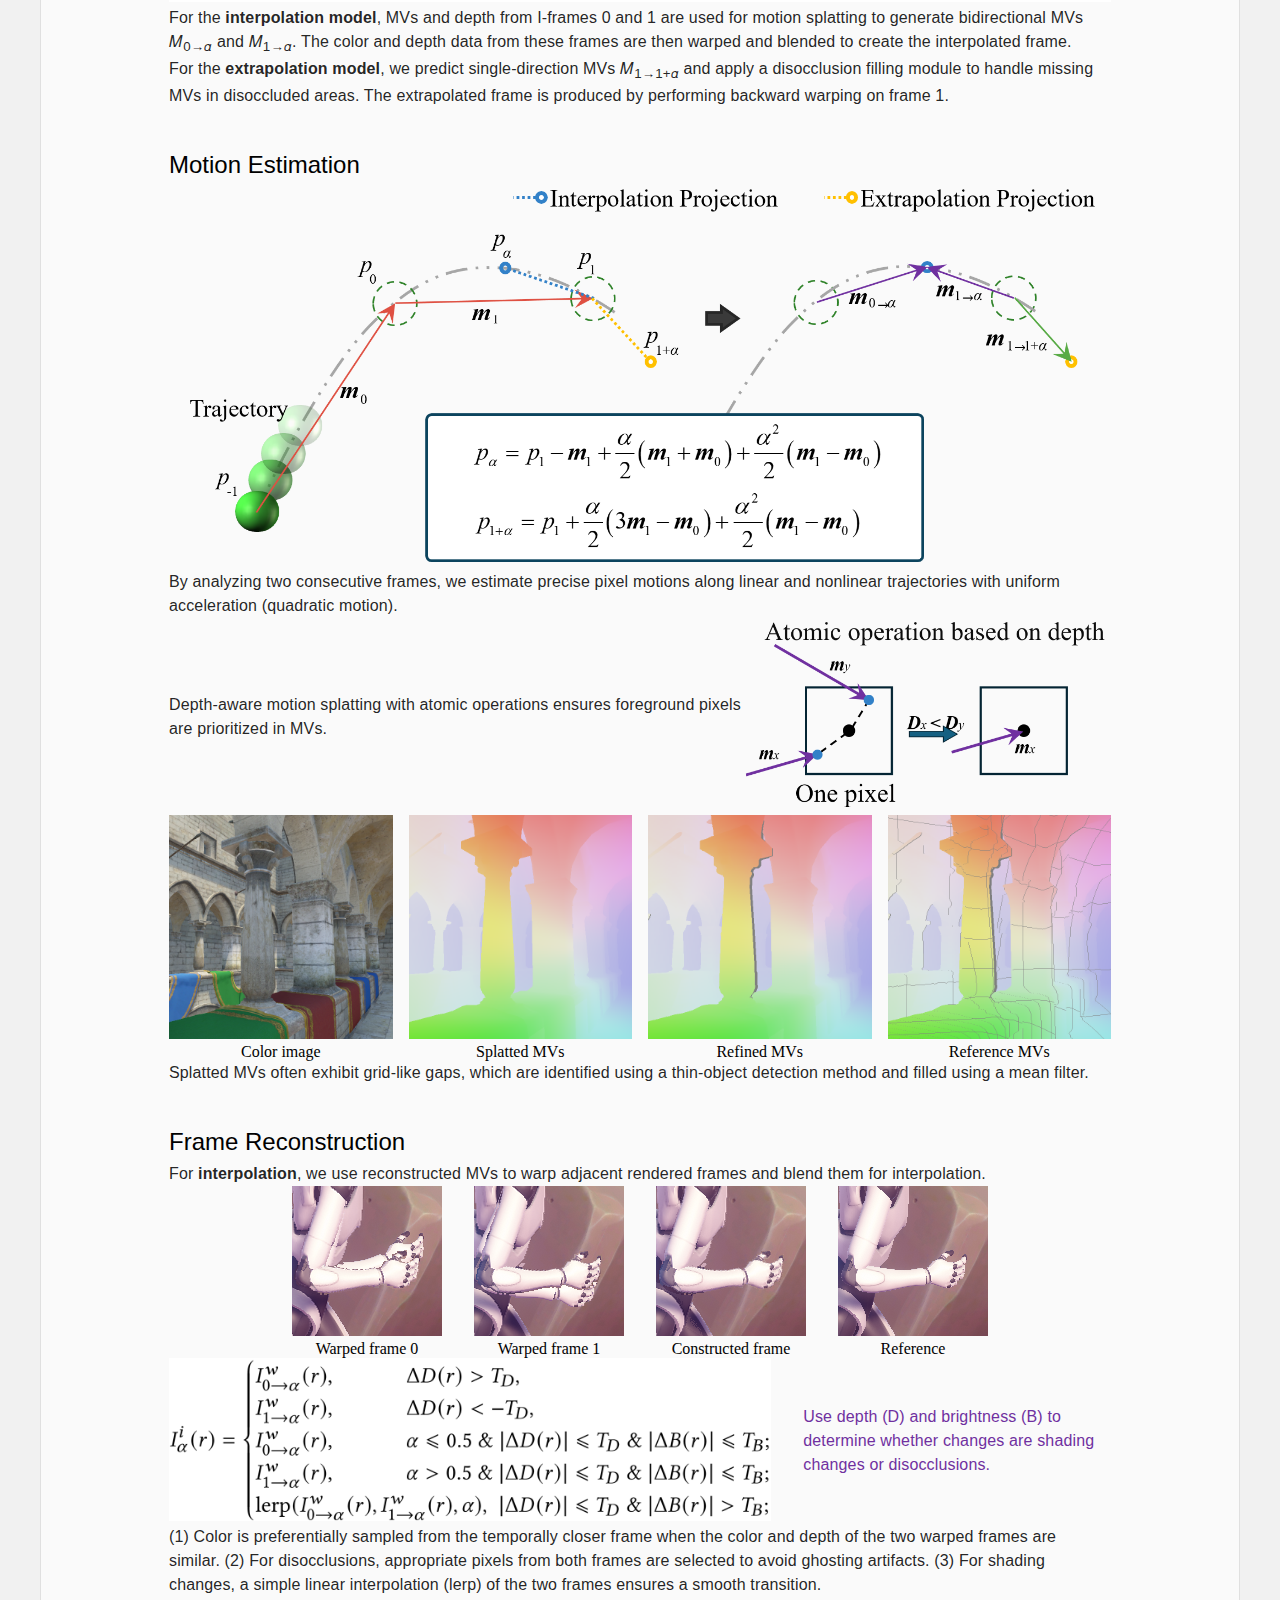
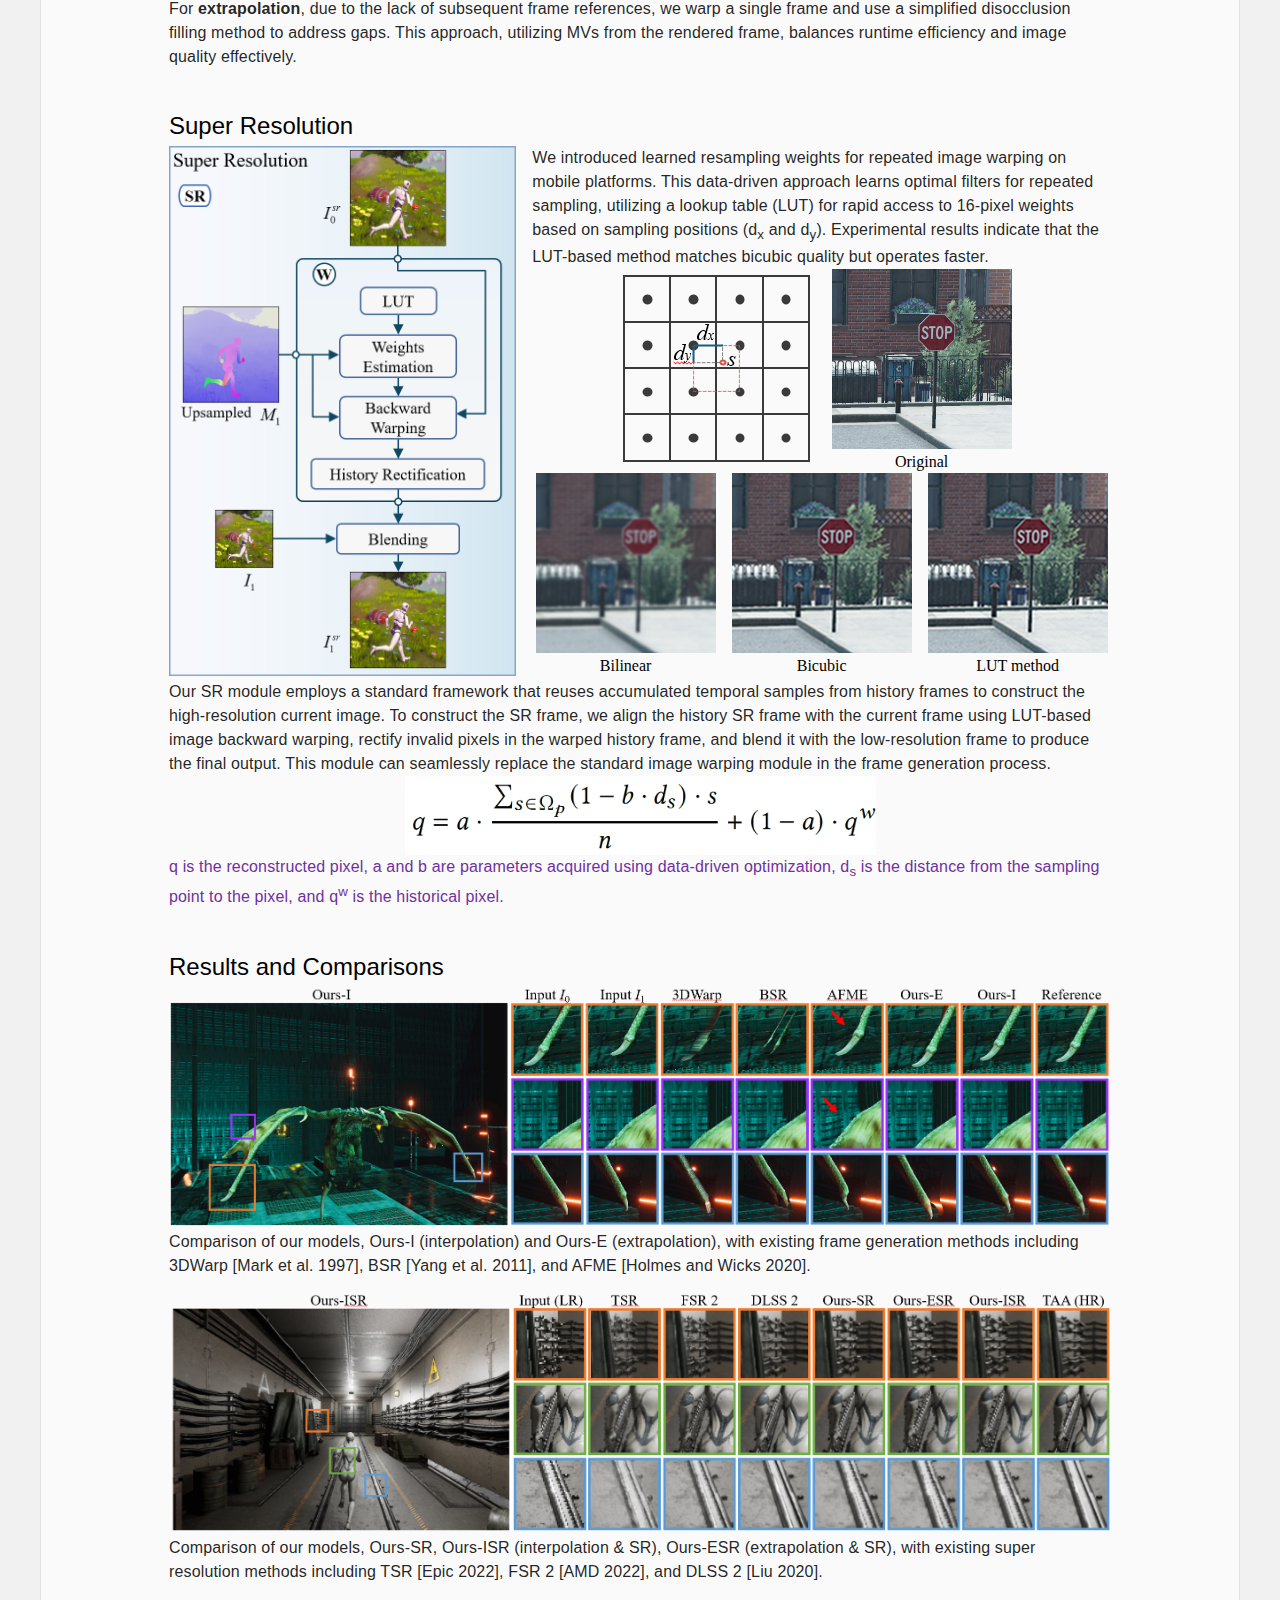
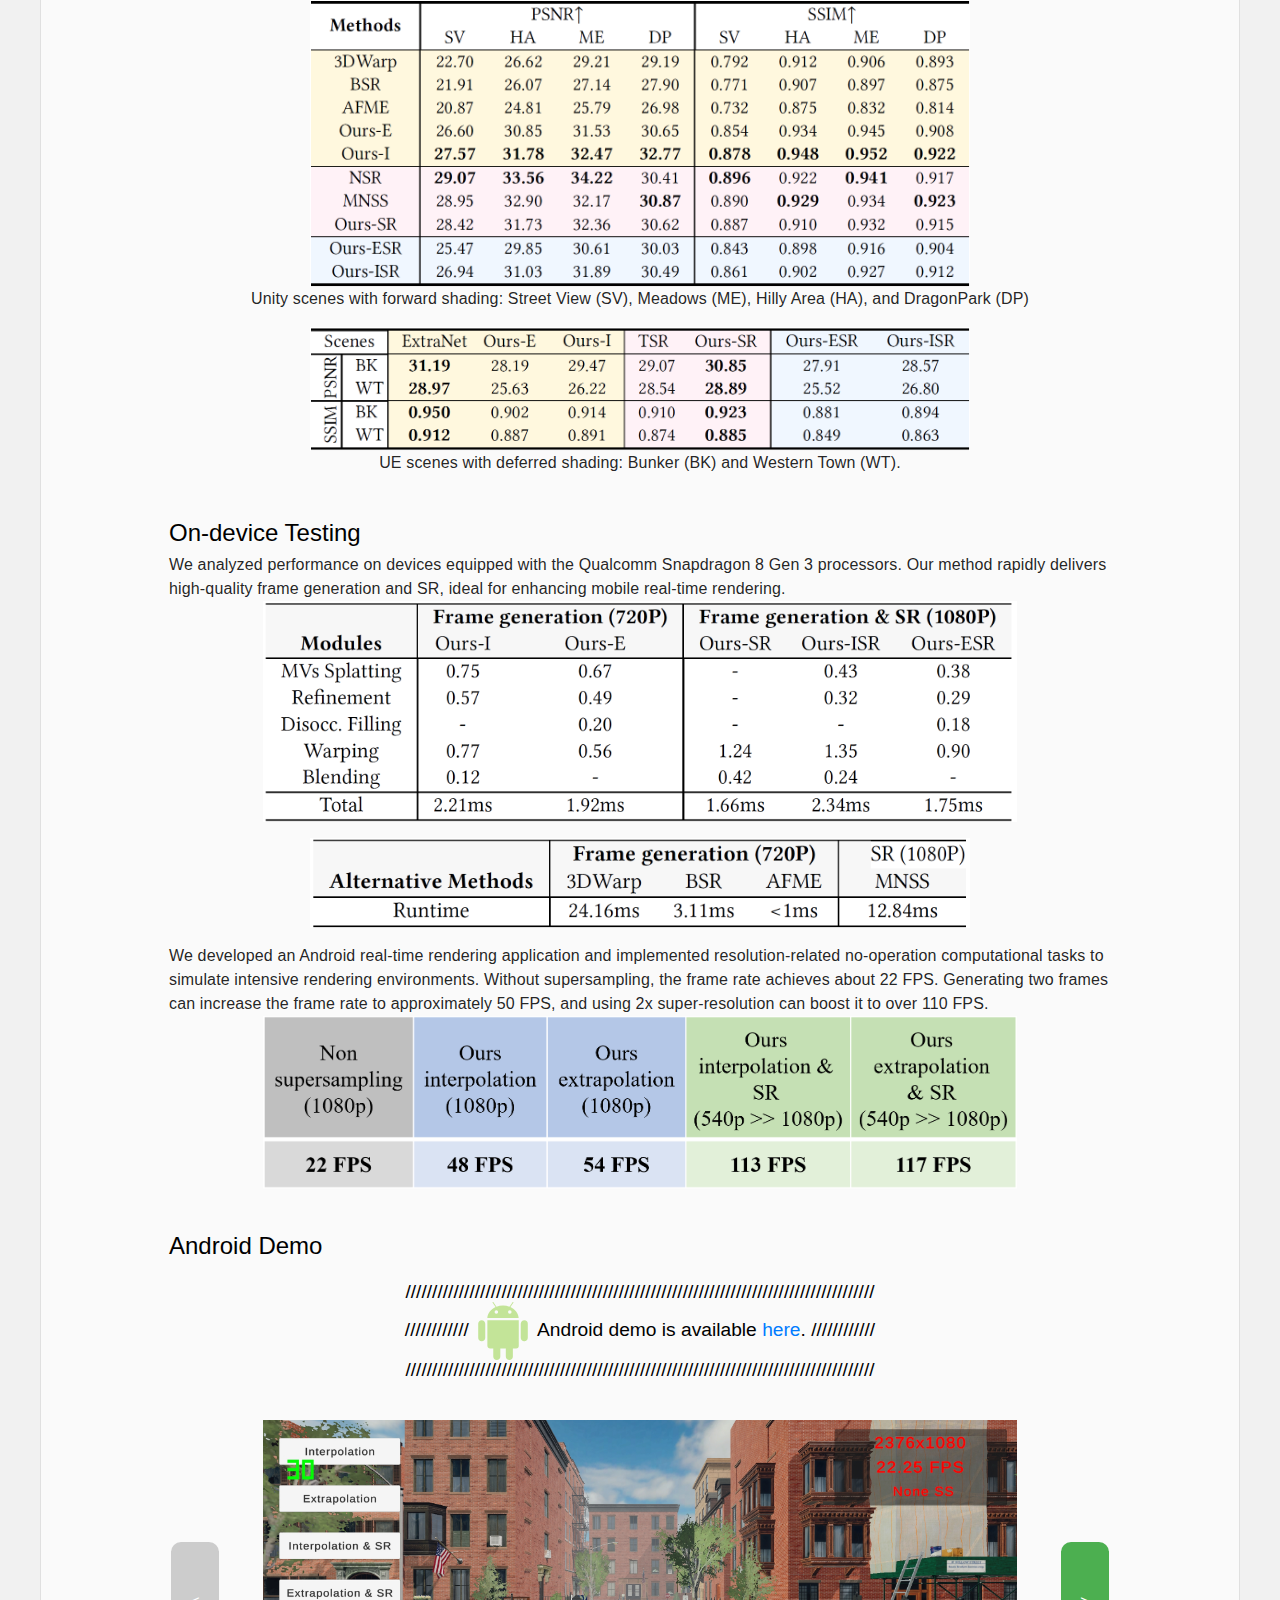
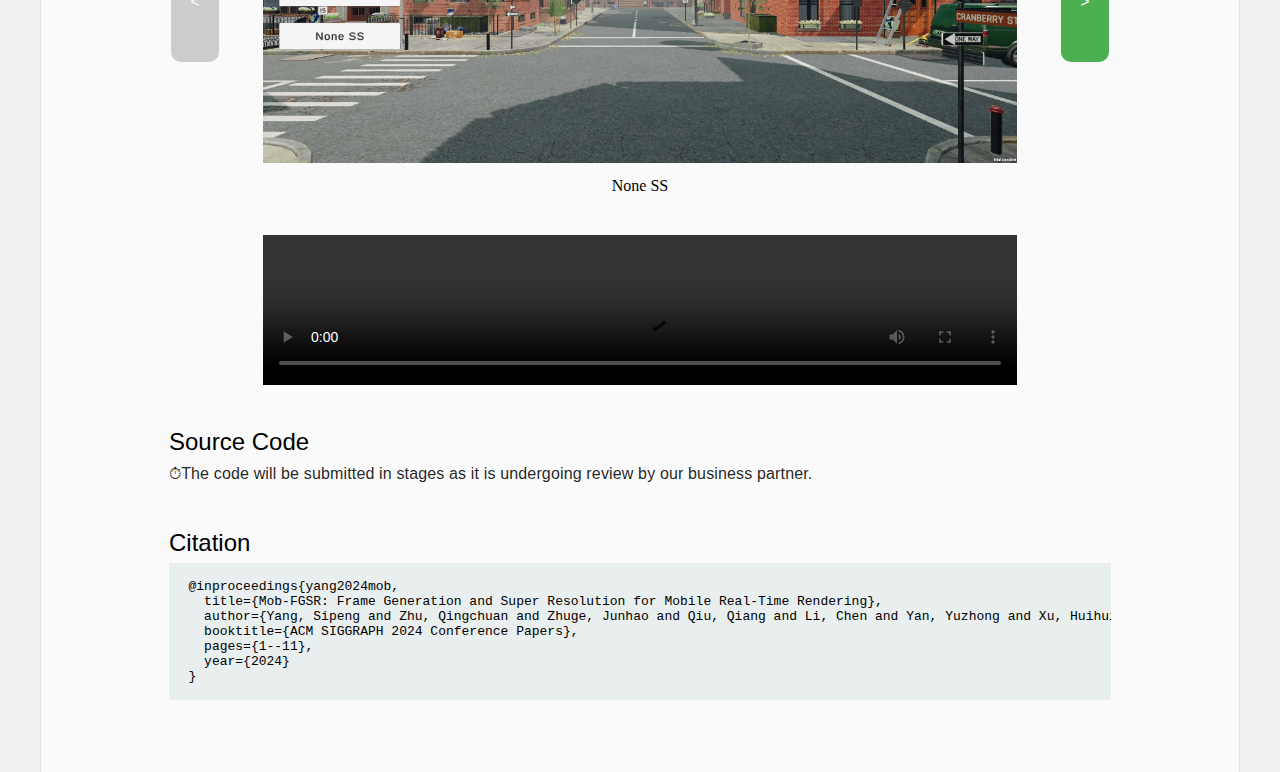
==== commit f86d157c: "feat: upload paper pdf" ====
--- a/index.html
+++ b/index.html
@@ -34,10 +34,16 @@
     }  
   });    
 
-  $('.btn').hover(function(){
+  $('#paper_btn').hover(function(){
     $('#paper_img').attr('src', 'resources/images/paper_black.png');
   }, function(){
     $('#paper_img').attr('src', 'resources/images/paper_white.png');
+  });
+
+  $('#supp_btn').hover(function(){
+    $('#supp_img').attr('src', 'resources/images/paper_black.png');
+  }, function(){
+    $('#supp_img').attr('src', 'resources/images/paper_white.png');
   });
 });    
 </script>
@@ -74,7 +80,9 @@
           <sup>*</sup>Corresponding author
         </p>
         <p class="center">
-          <a href="https://dl.acm.org/doi/10.1145/3641519.3657424" class="btn"><img id="paper_img" style="width:1rem; height:1rem;" src="resources/images/paper_white.png"/> Paper</a>
+          <a href="resources/paper/SIGGRAPH_Conf_Mob_FGSR.pdf" class="btn" id="paper_btn"><img id="paper_img" style="width:1rem; height:1rem;" src="resources/images/paper_white.png"/> Paper</a>
+          
+          <a href="resources/paper/Sup_Mob_FGSR_Super_Resolution_and_Frame_Generation_for__Mobile_Real_time_Rendering.pdf" class="btn" id="supp_btn"><img id="supp_img" style="width:1rem; height:1rem;" src="resources/images/paper_white.png"/> Supp.</a>
         </p>
       </section>
     
--- a/resources/css/index.css
+++ b/resources/css/index.css
@@ -6,7 +6,6 @@
   letter-spacing: 0em;
   text-align: center;
   color: rgba(0, 0, 0, 0.87);
-  padding: 0 4rem;
 }
 
 .section {
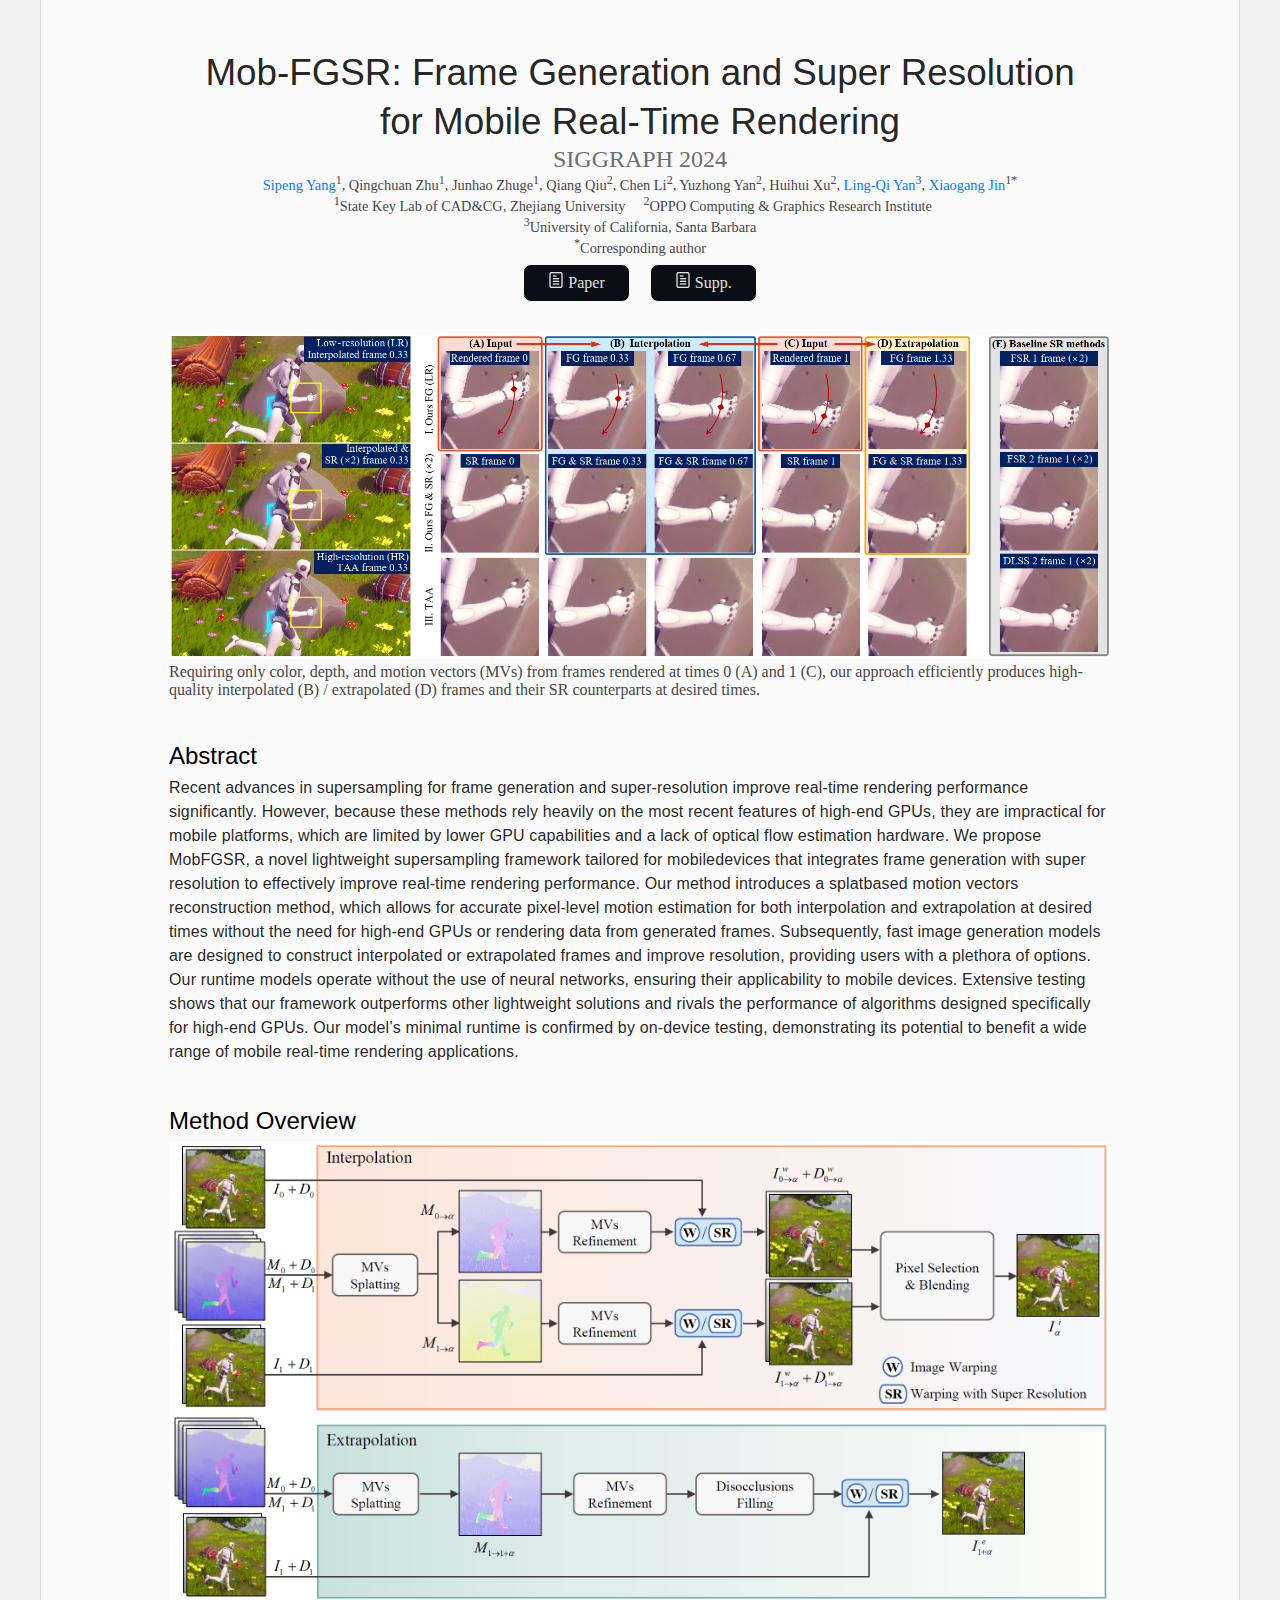
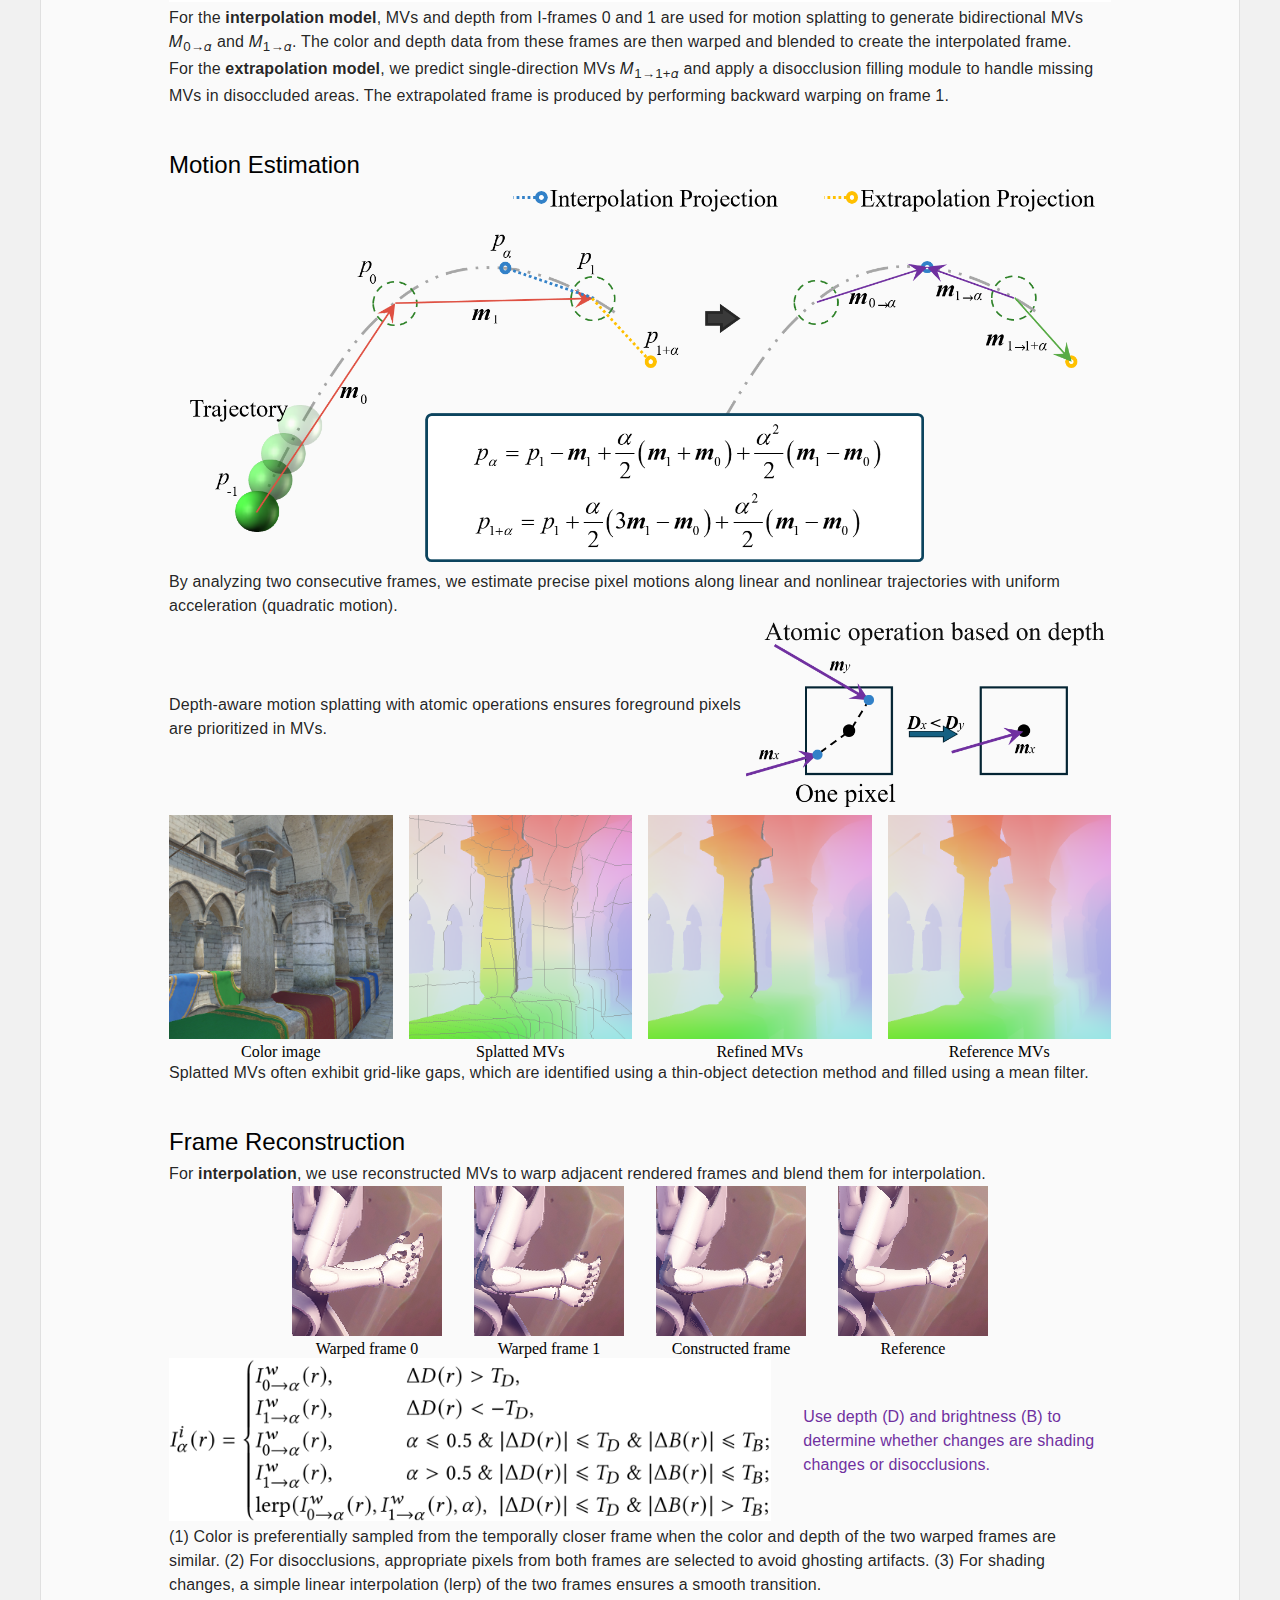
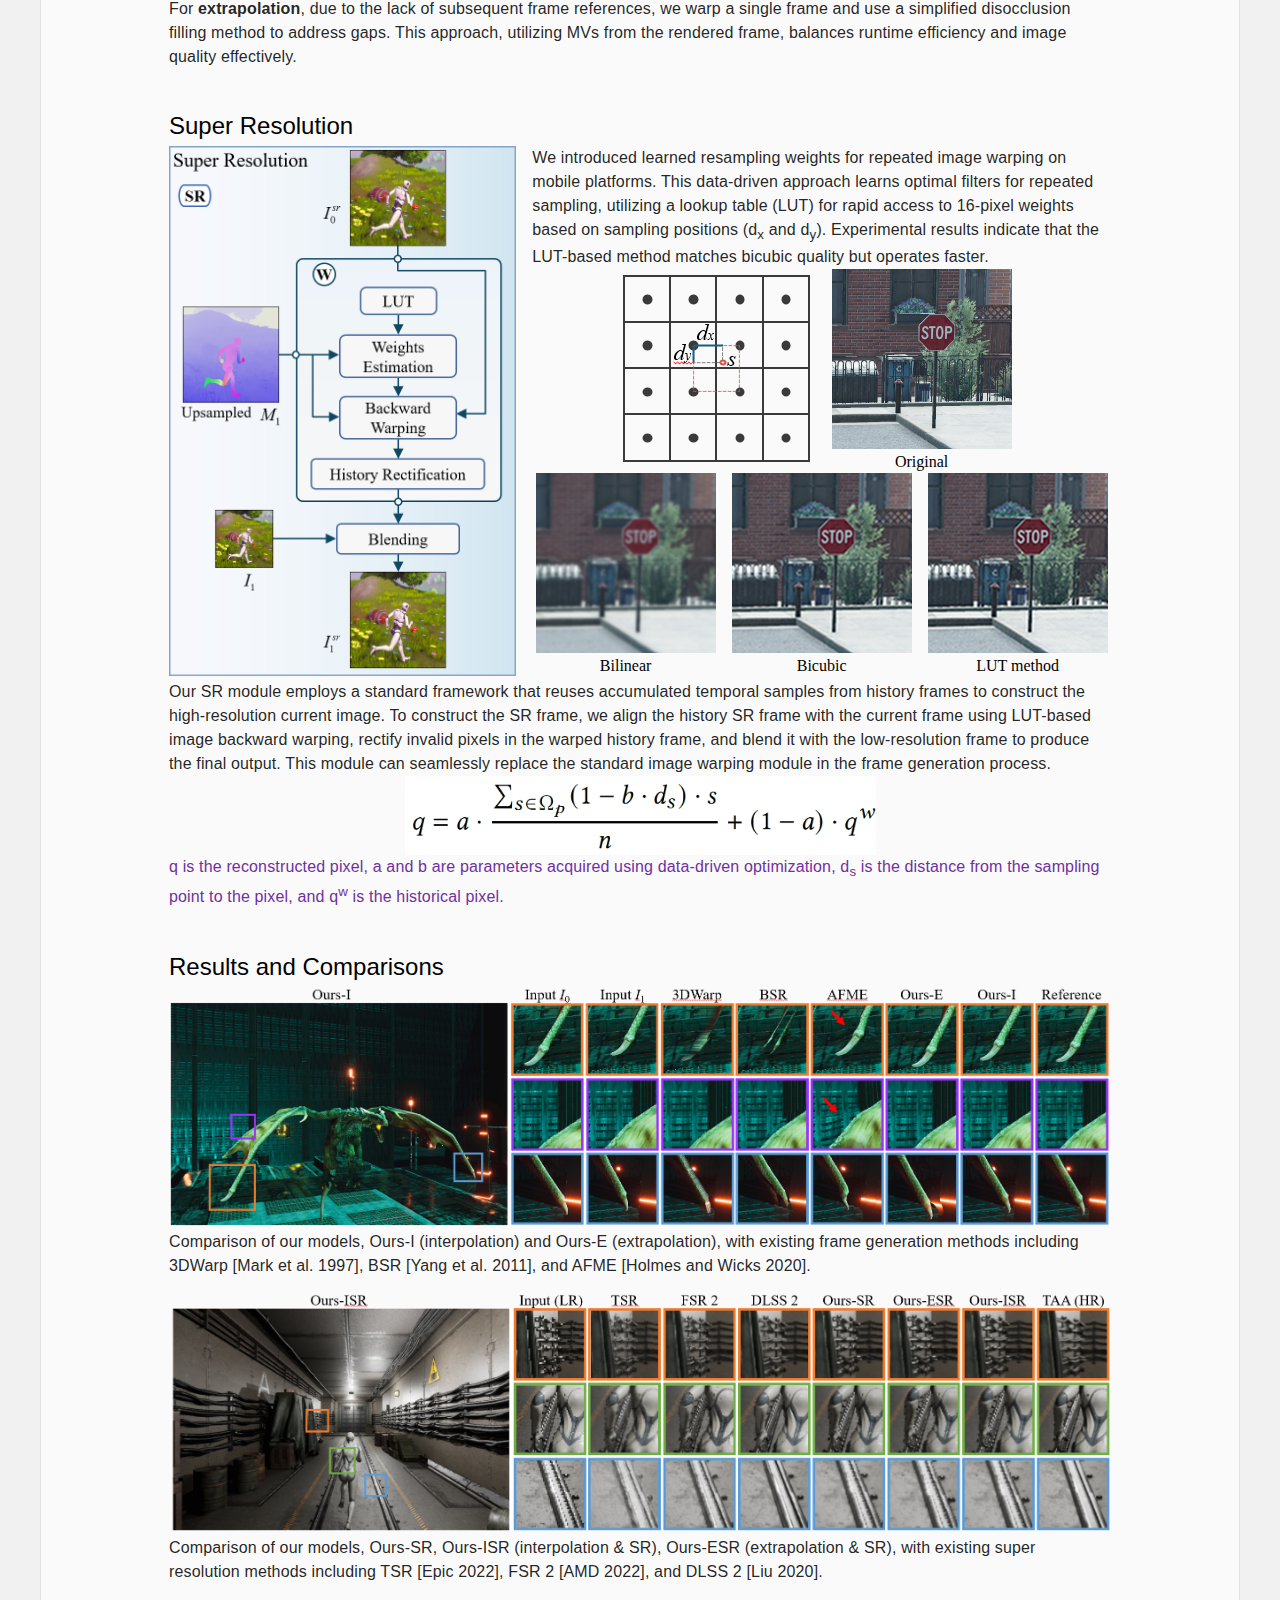
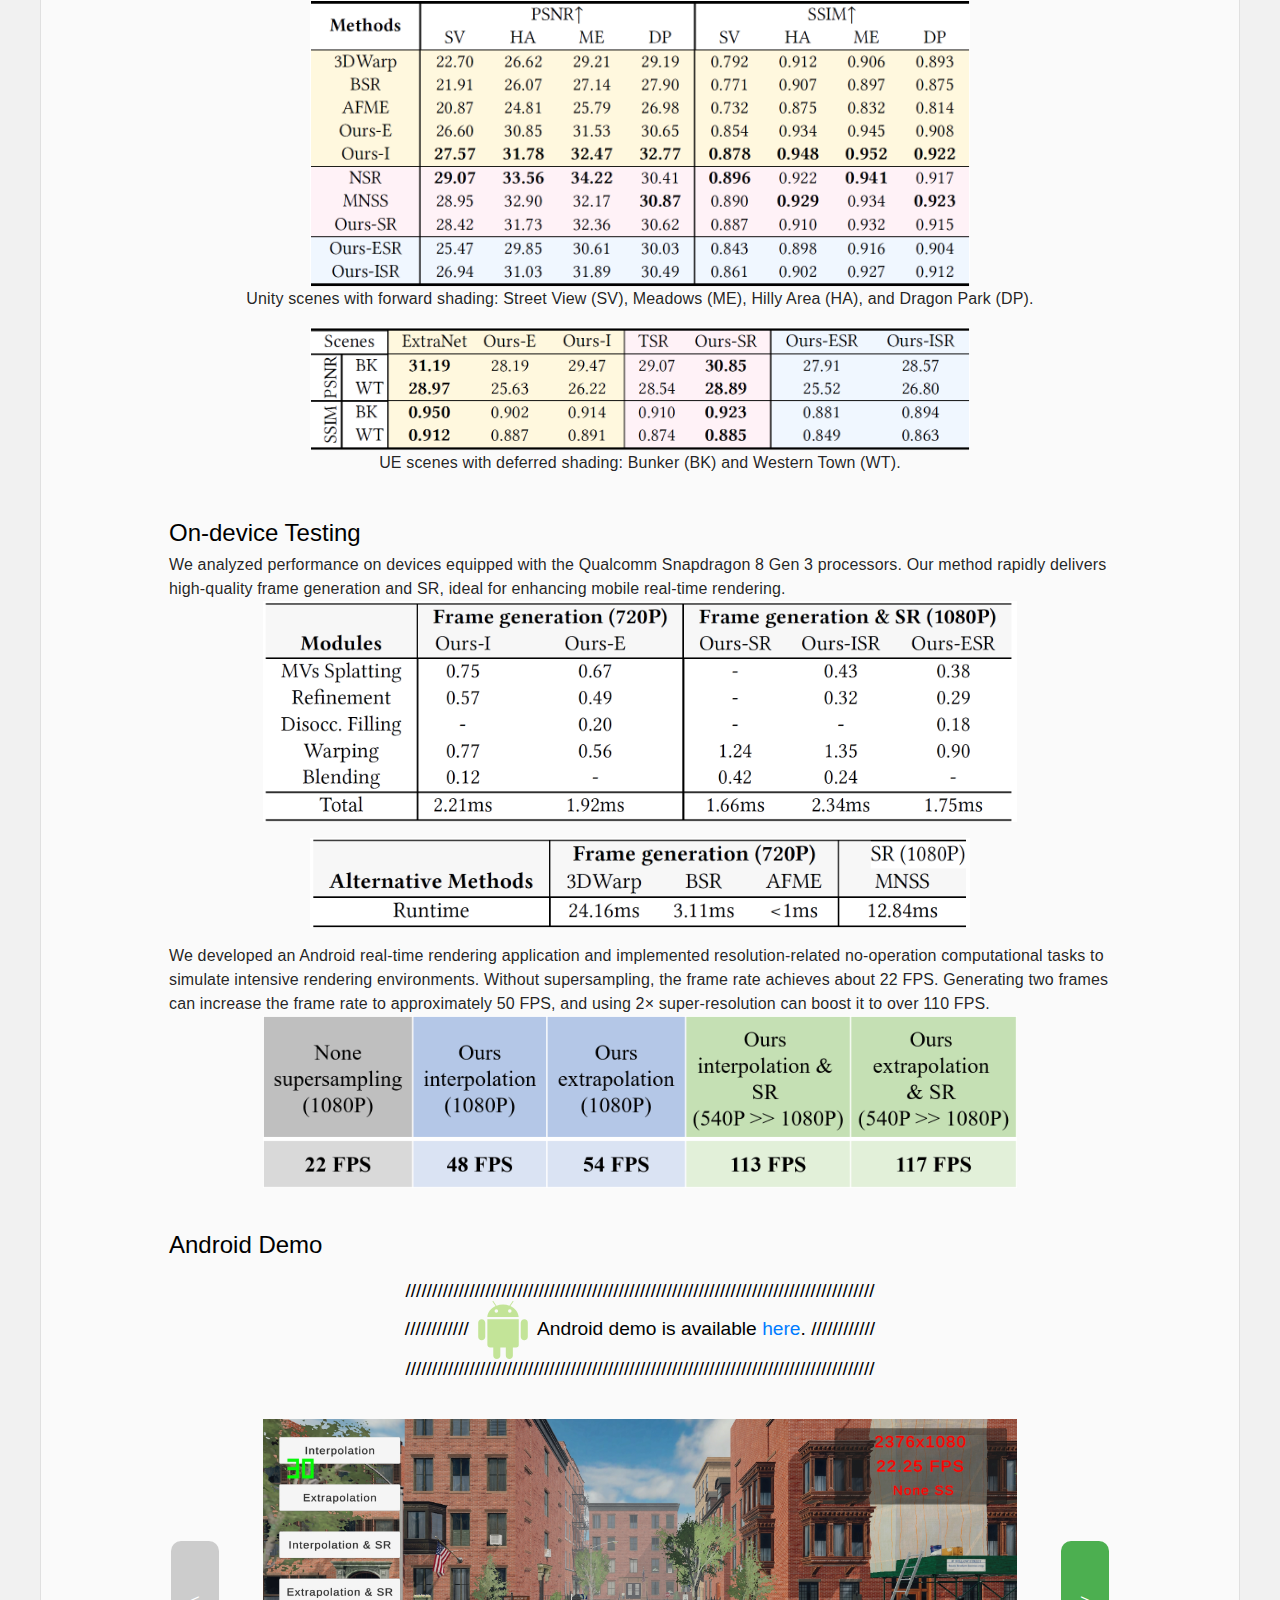
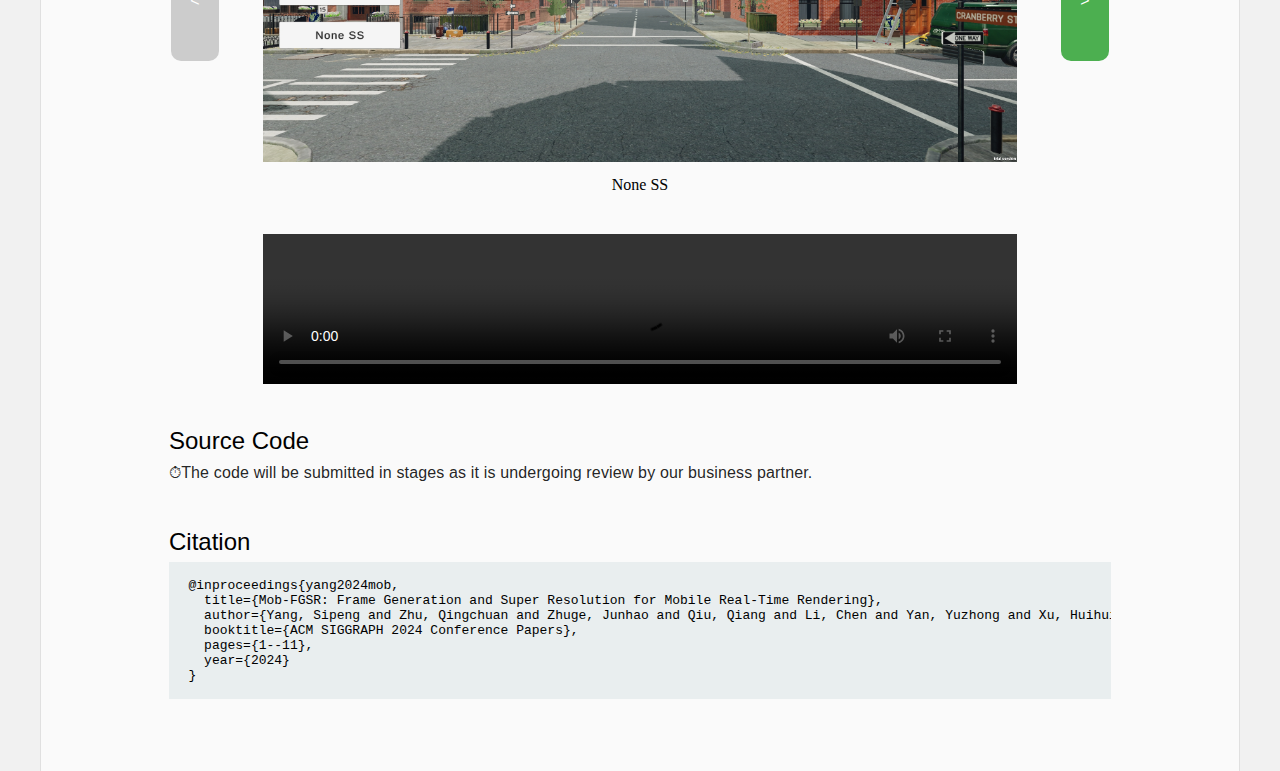
==== commit b78d90d0: "chore: little adjustment" ====
--- a/index.html
+++ b/index.html
@@ -280,7 +280,7 @@
           <img src="resources/images/unity_scene_comparison.png" style="width: 70%;">
           <p class="main-content">
           Unity scenes with forward shading: 
-          Street View (SV), Meadows (ME), Hilly Area (HA), and DragonPark (DP)
+          Street View (SV), Meadows (ME), Hilly Area (HA), and Dragon Park (DP).
           </p>
         </div>
         <div style="display: flex; justify-content: center; flex-wrap: wrap;">
@@ -303,7 +303,7 @@
           <img src="resources/images/runtime_comparison.png" style="width: 70%; margin-bottom: 1rem;">
         </div>
         <p class="main-content">
-          We developed an Android real-time rendering application and implemented resolution-related no-operation computational tasks to simulate intensive rendering environments. Without supersampling, the frame rate achieves about 22 FPS. Generating two frames can increase the frame rate to approximately 50 FPS, and using 2x super-resolution can boost it to over 110 FPS.
+          We developed an Android real-time rendering application and implemented resolution-related no-operation computational tasks to simulate intensive rendering environments. Without supersampling, the frame rate achieves about 22 FPS. Generating two frames can increase the frame rate to approximately 50 FPS, and using 2× super-resolution can boost it to over 110 FPS.
         </p>
         <div style="display: flex; justify-content: center;">
           <img src="resources/images/android_runtime.png" style="width: 80%;">
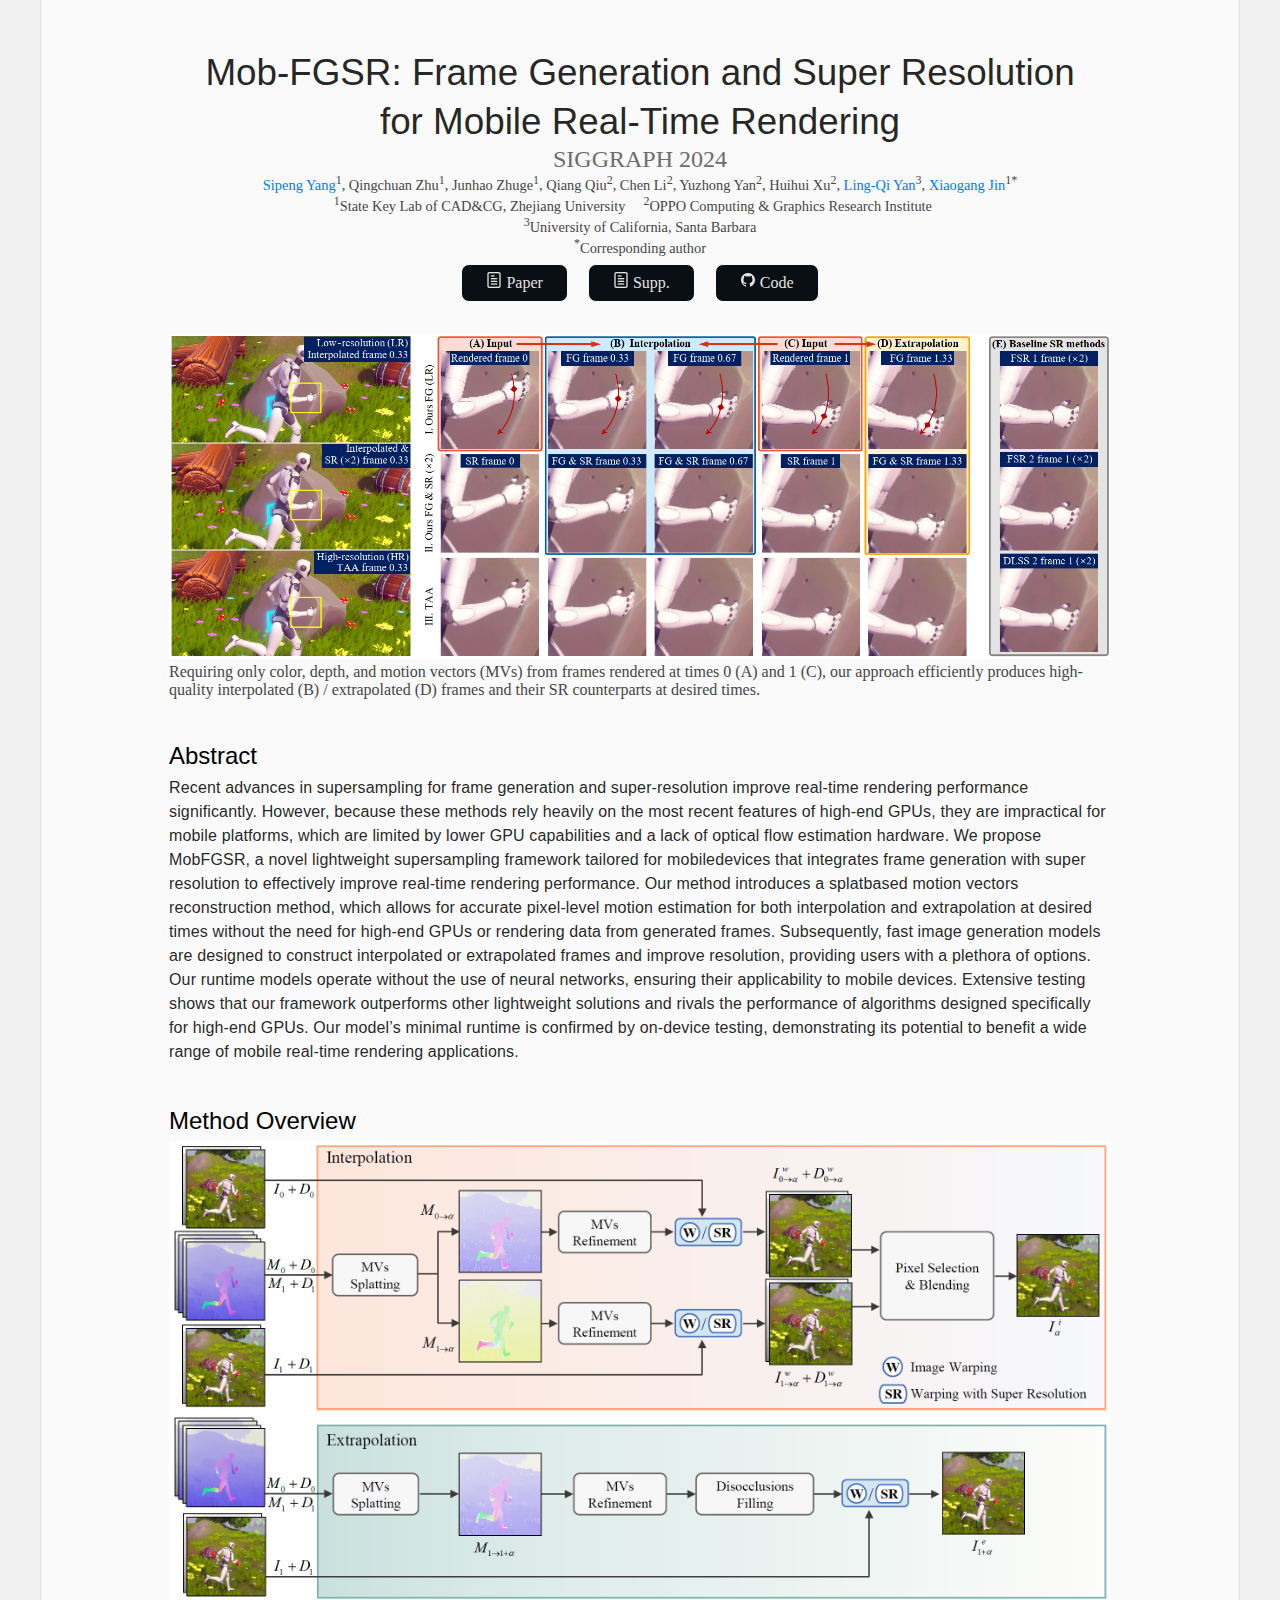
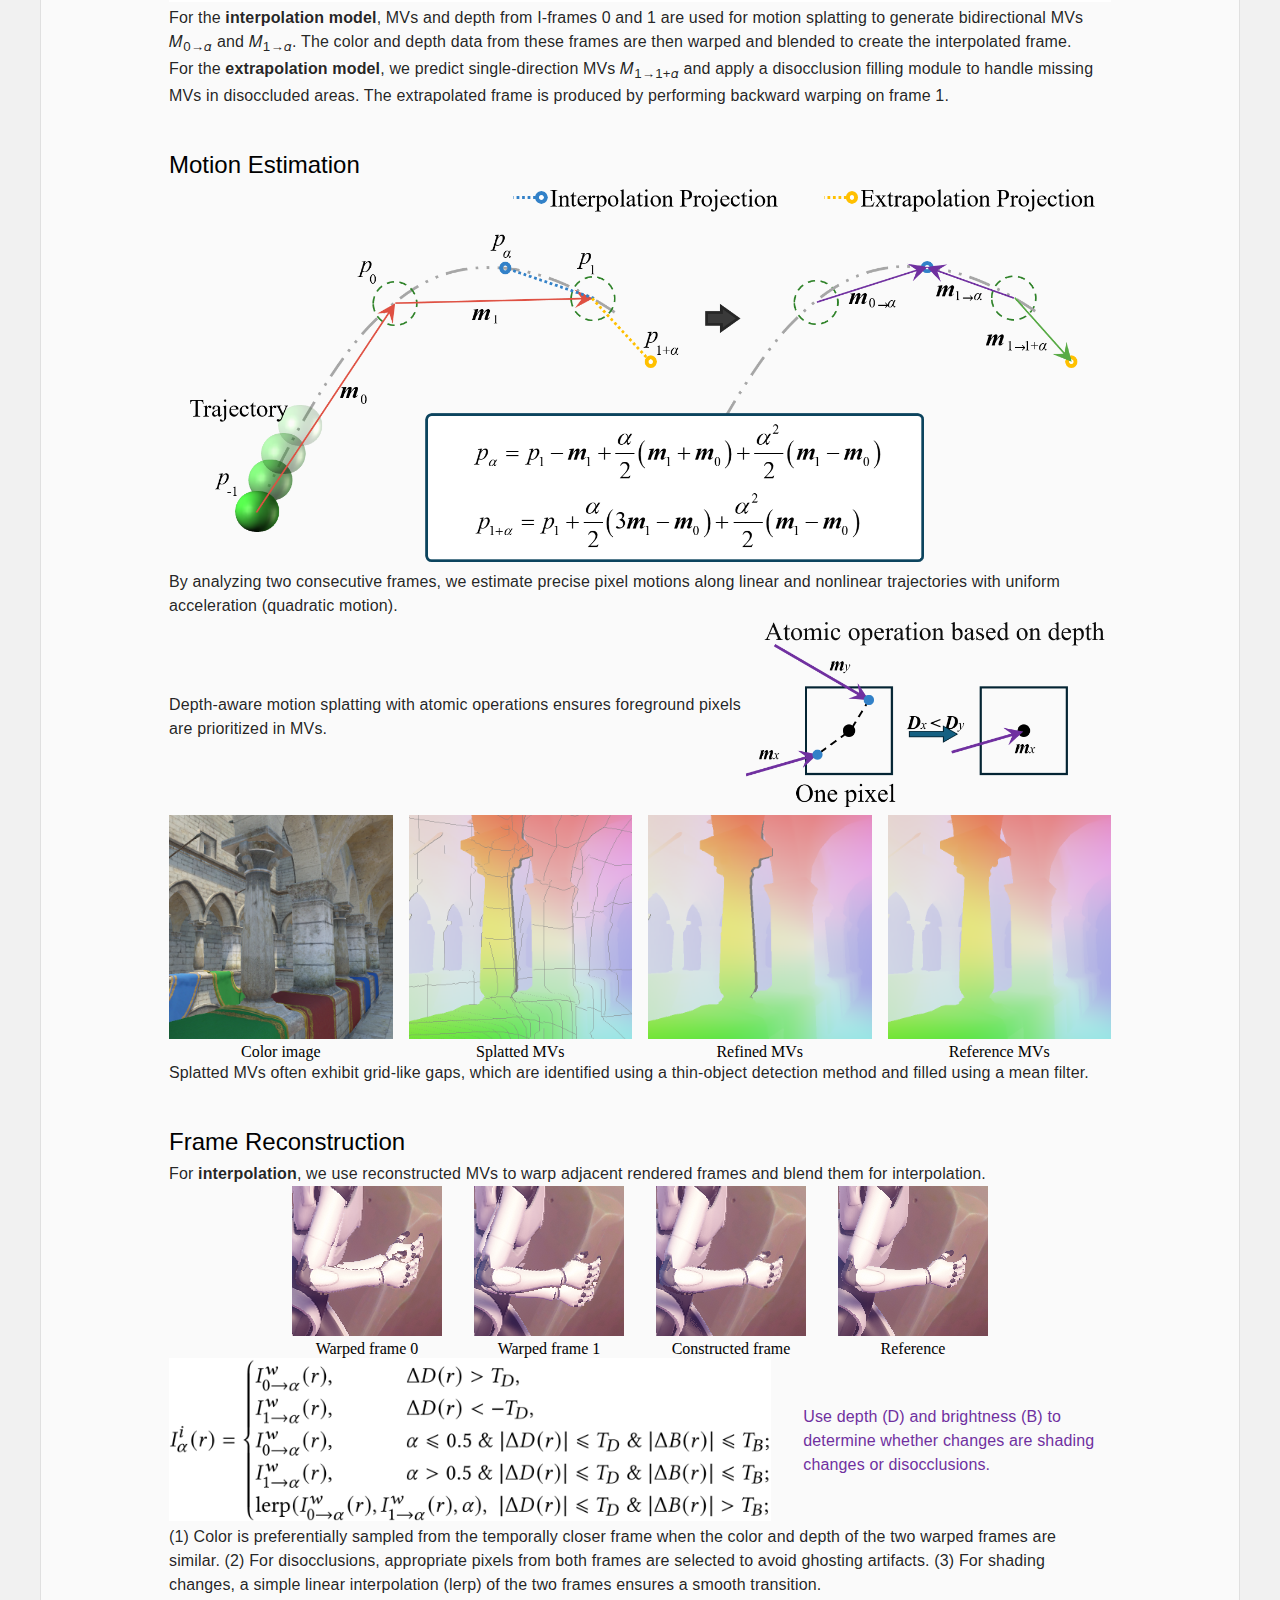
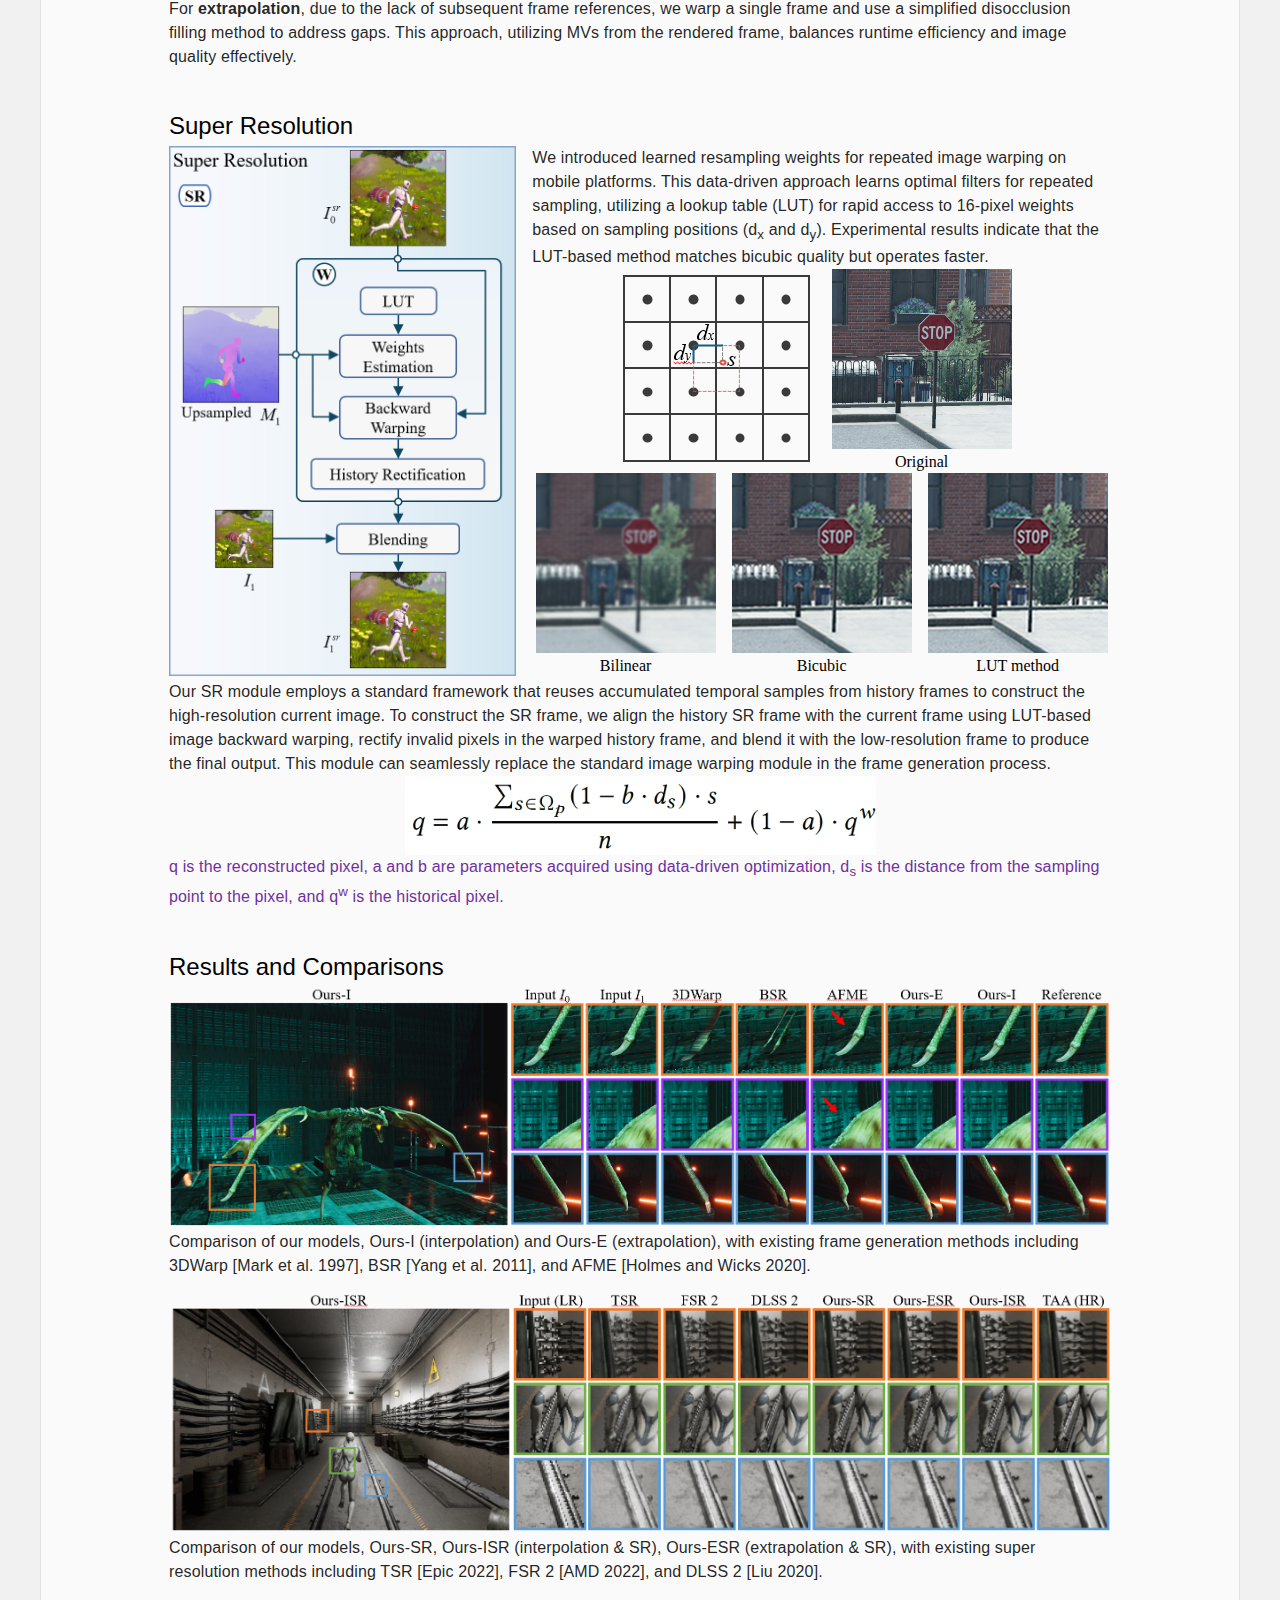
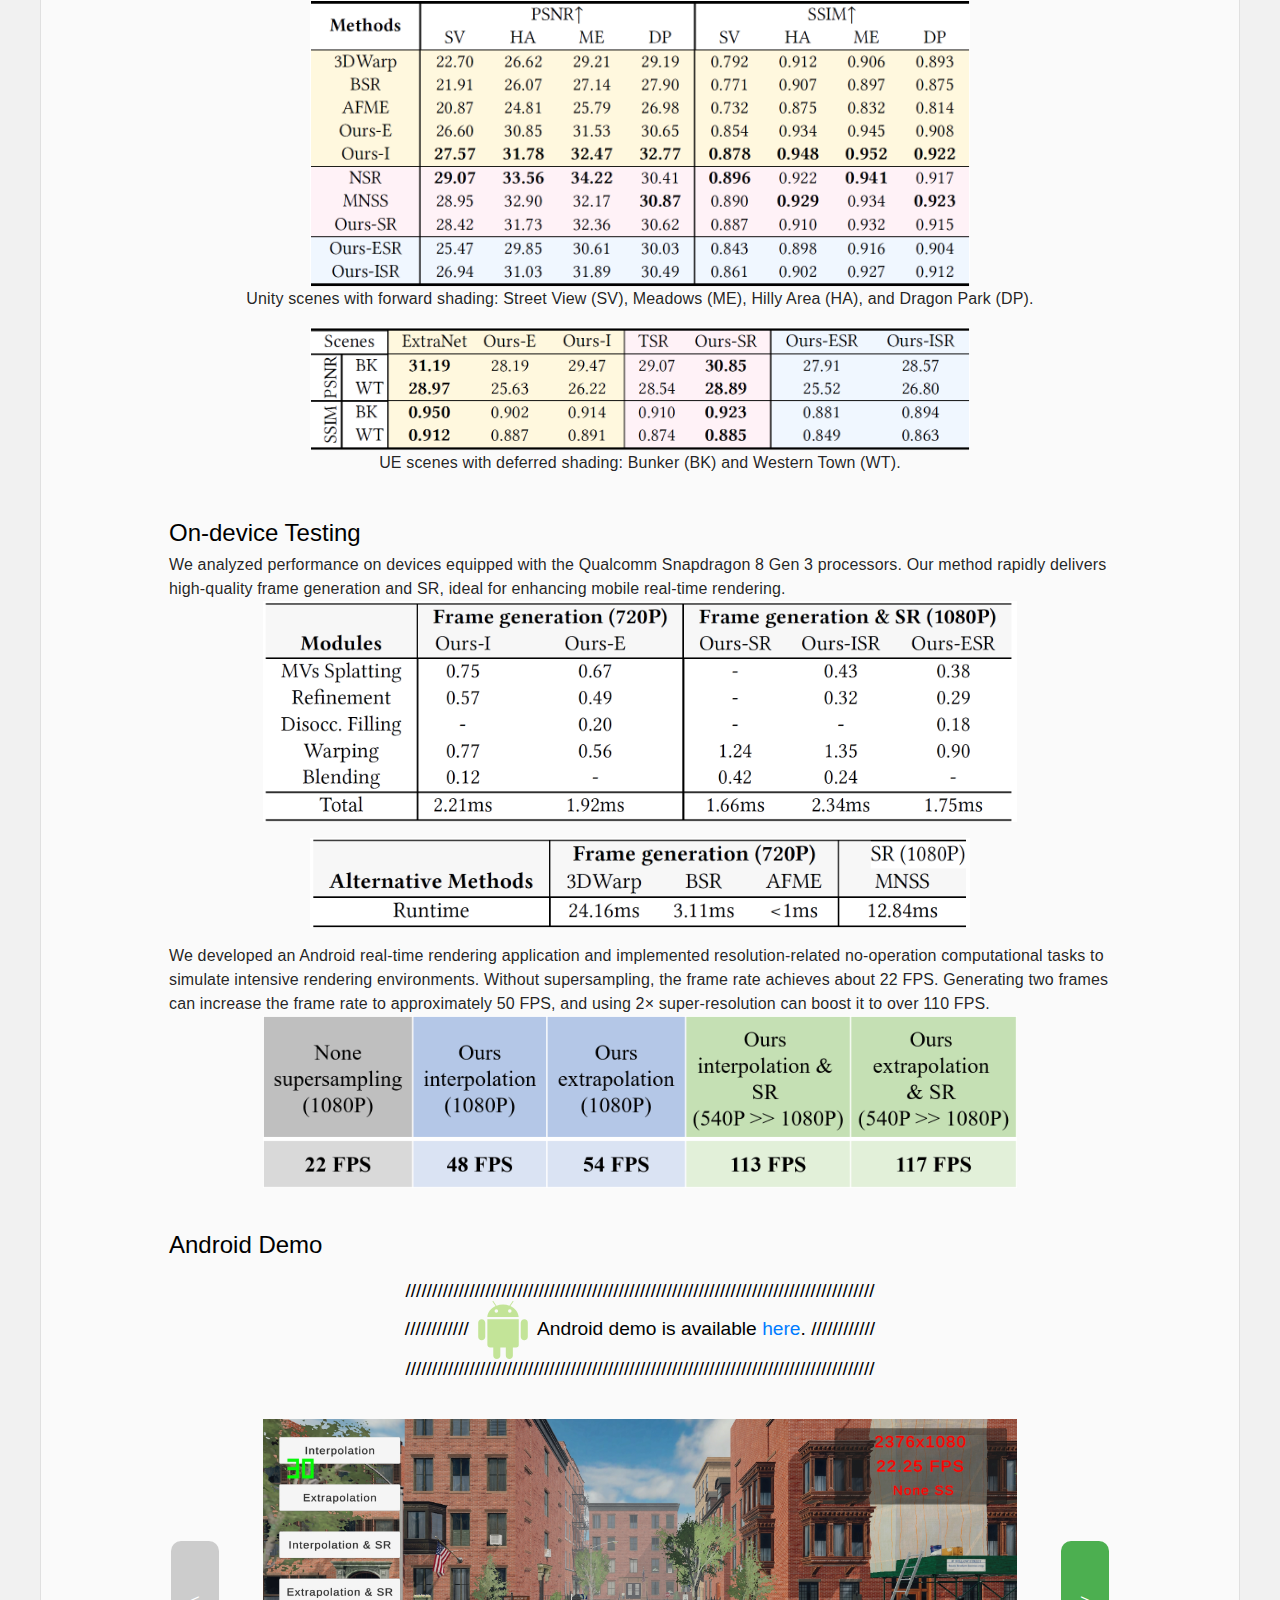
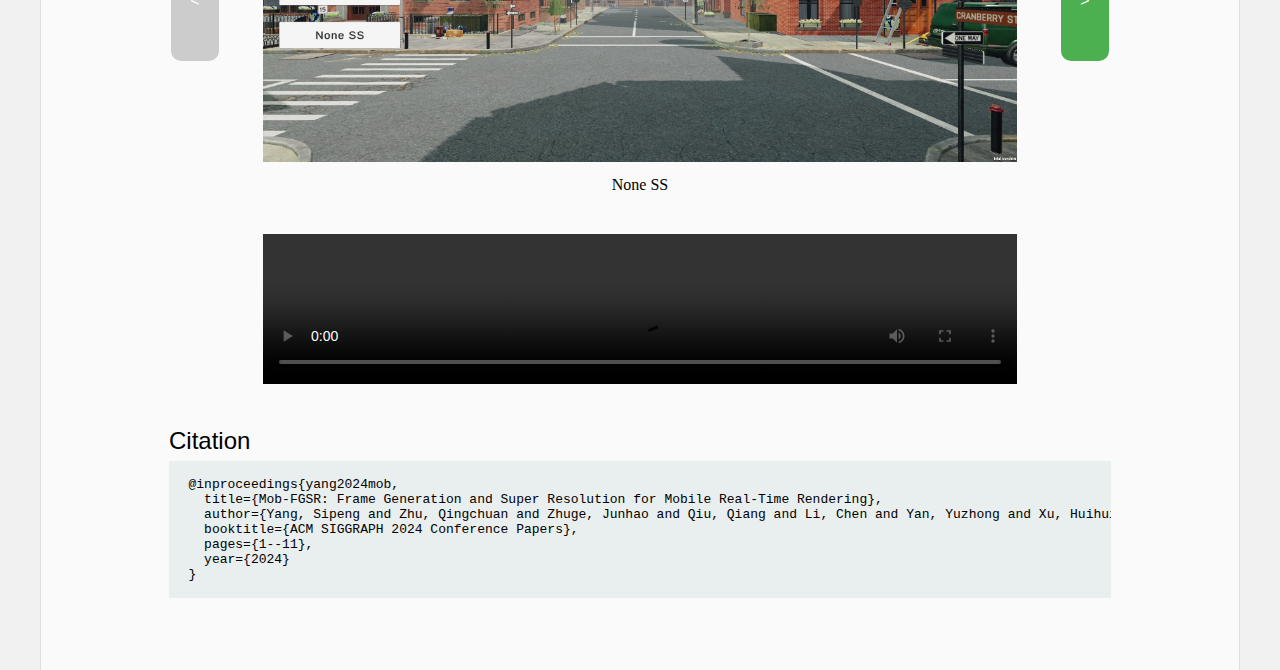
==== commit 4ad130c7: "update code link" ====
--- a/index.html
+++ b/index.html
@@ -45,6 +45,12 @@
   }, function(){
     $('#supp_img').attr('src', 'resources/images/paper_white.png');
   });
+  
+  $('#code_btn').hover(function(){
+    $('#code_img').attr('src', 'resources/images/code_black.png');
+  }, function(){
+    $('#code_img').attr('src', 'resources/images/code_white.png');
+  });
 });    
 </script>
 <head>
@@ -83,6 +89,8 @@
           <a href="resources/paper/SIGGRAPH_Conf_Mob_FGSR.pdf" class="btn" id="paper_btn"><img id="paper_img" style="width:1rem; height:1rem;" src="resources/images/paper_white.png"/> Paper</a>
           
           <a href="resources/paper/Sup_Mob_FGSR_Super_Resolution_and_Frame_Generation_for__Mobile_Real_time_Rendering.pdf" class="btn" id="supp_btn"><img id="supp_img" style="width:1rem; height:1rem;" src="resources/images/paper_white.png"/> Supp.</a>
+
+          <a href="https://github.com/Mob-FGSR/MobFGSR" class="btn" id="code_btn"><img id="code_img" style="width:1rem; height:1rem;" src="resources/images/code_white.png"/> Code</a>
         </p>
       </section>
     
@@ -341,9 +349,6 @@
 
         <video class="video" style="width: 80%; display: block; margin: auto; margin-top: 40px; margin-bottom: 40px;" src="https://github.com/Mob-FGSR/Mob-FGSR.github.io/blob/main/resources/videos/android_demo.mp4?raw=true" preload="auto" controls=""></video>
         
-        <h2 class="title level2">Source Code</h2>
-        <p class="main-content">⏱The code will be submitted in stages as it is undergoing review by our business partner.</p>
-        
         <h2 class="title level2">Citation</h2>
         <div style="display: flex;overflow-x: auto;">
           <pre style=" background-color: #e9eeef;padding: 1.25em 1.5em"><code>@inproceedings{yang2024mob,
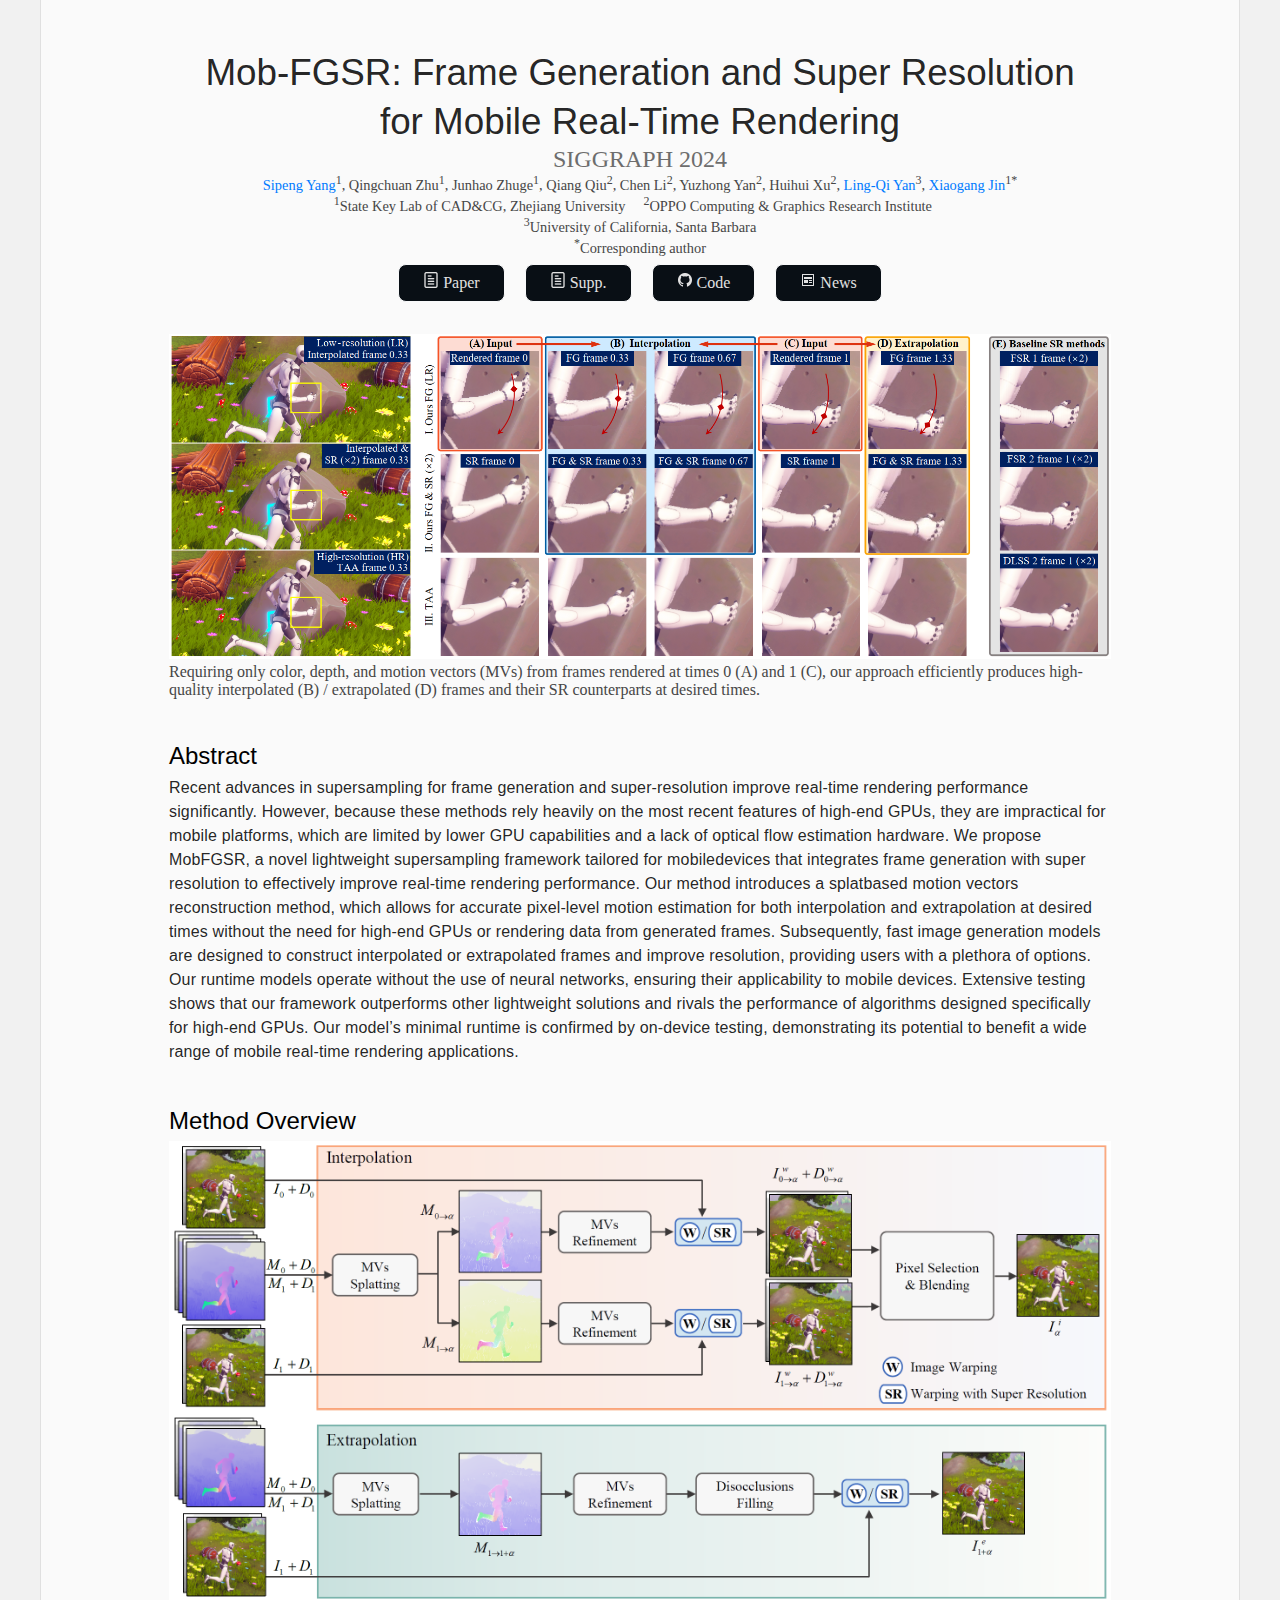
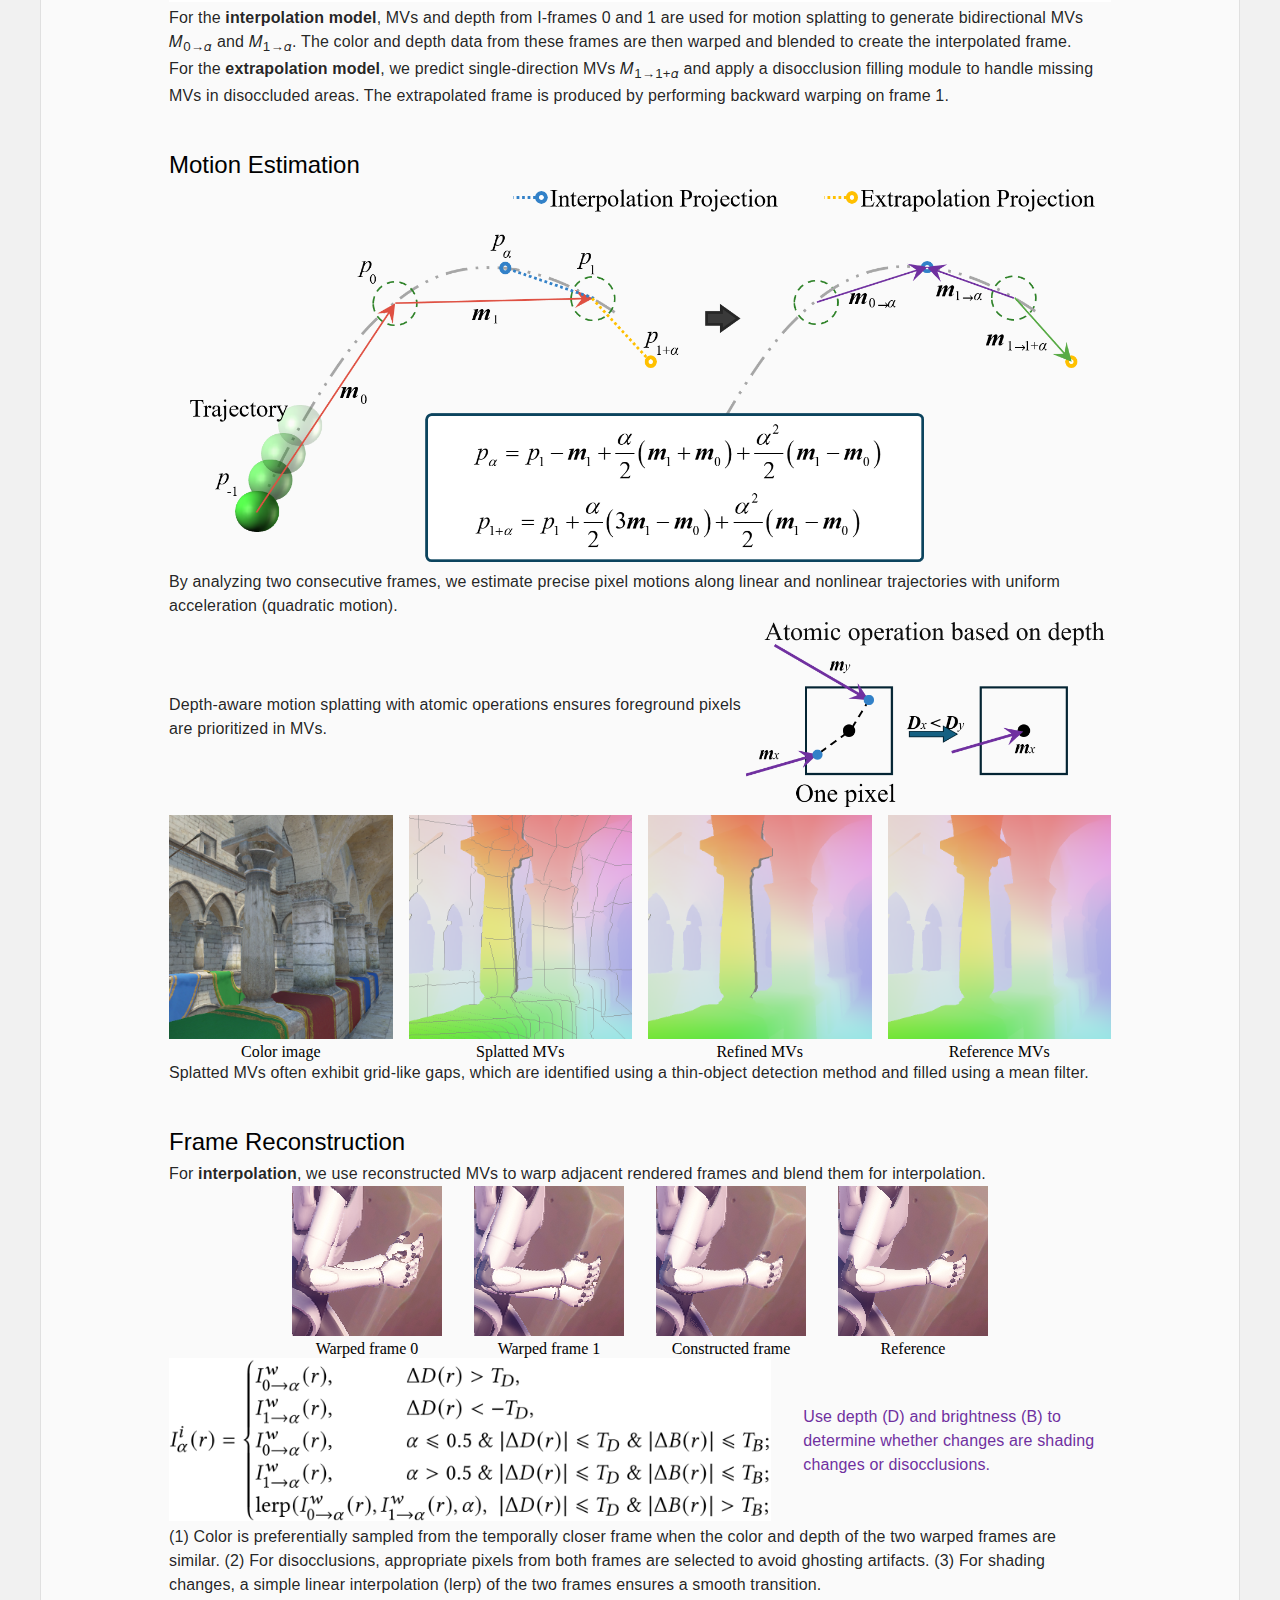
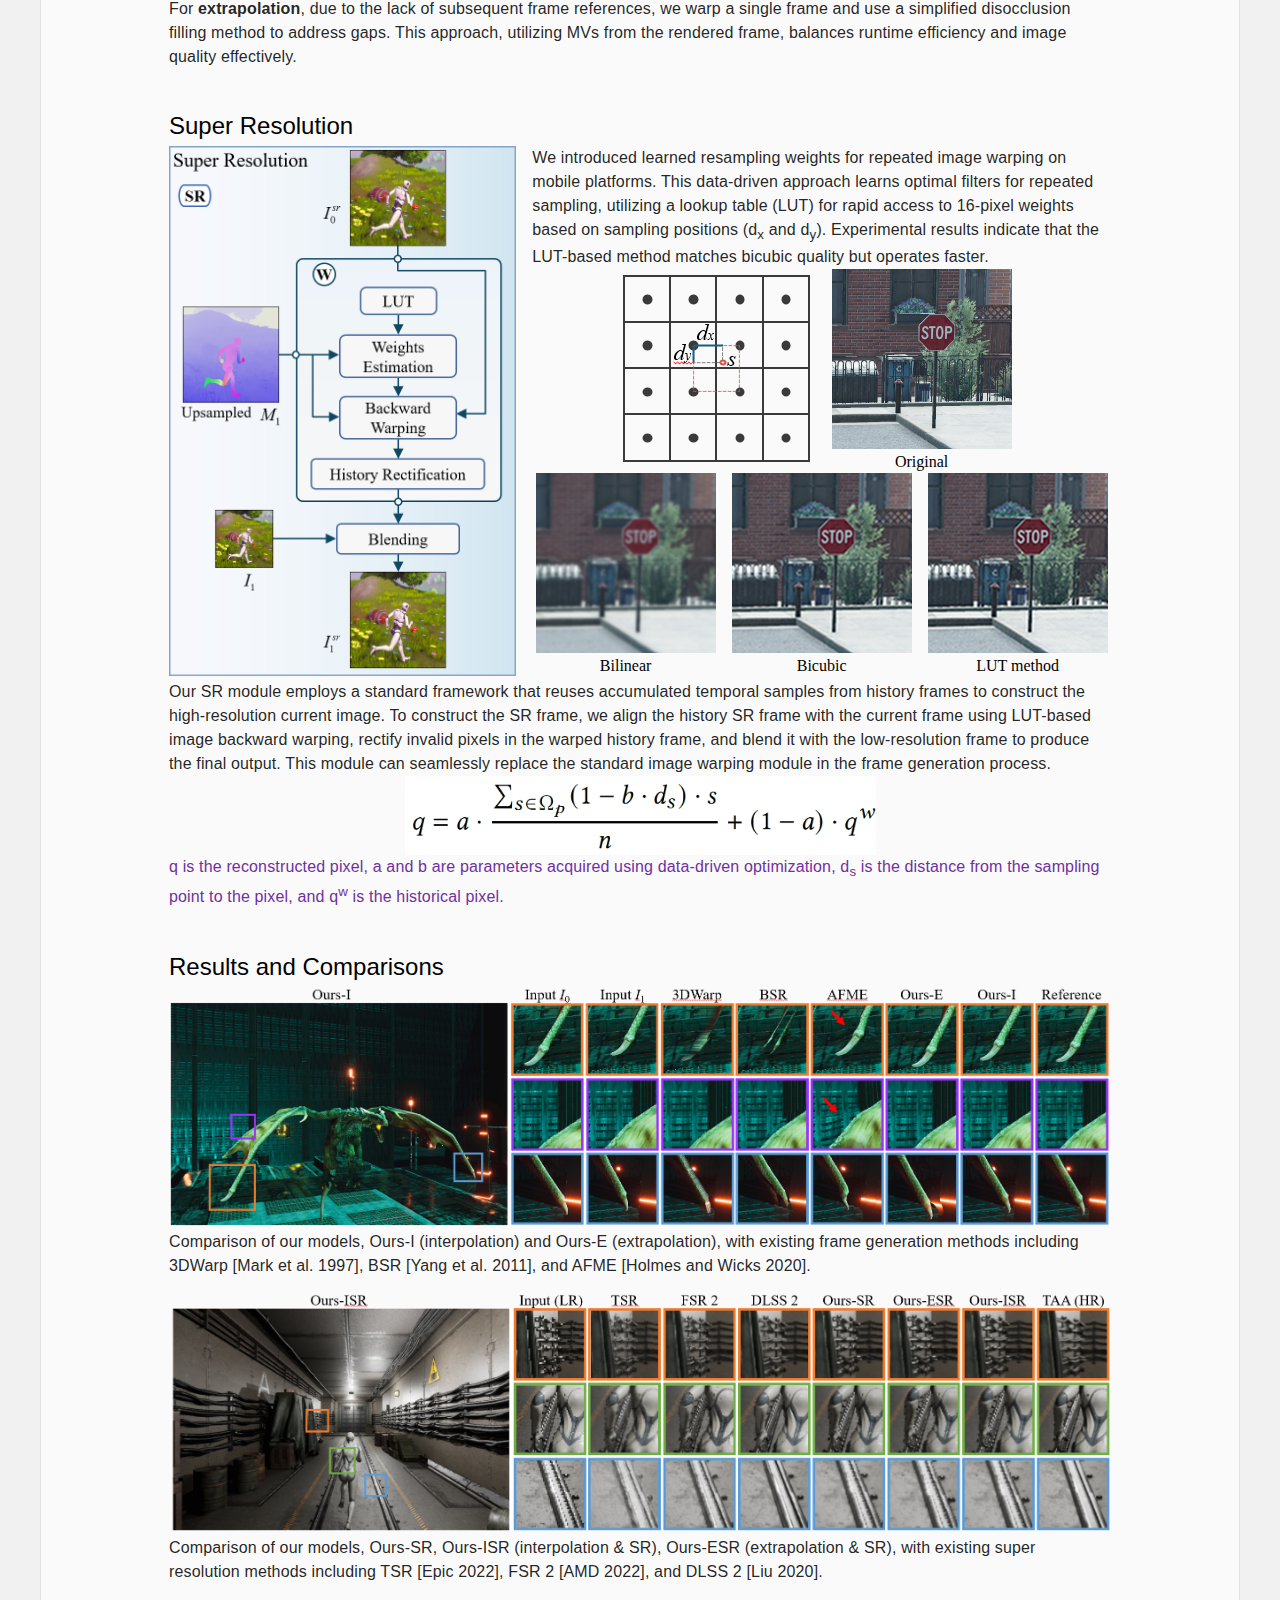
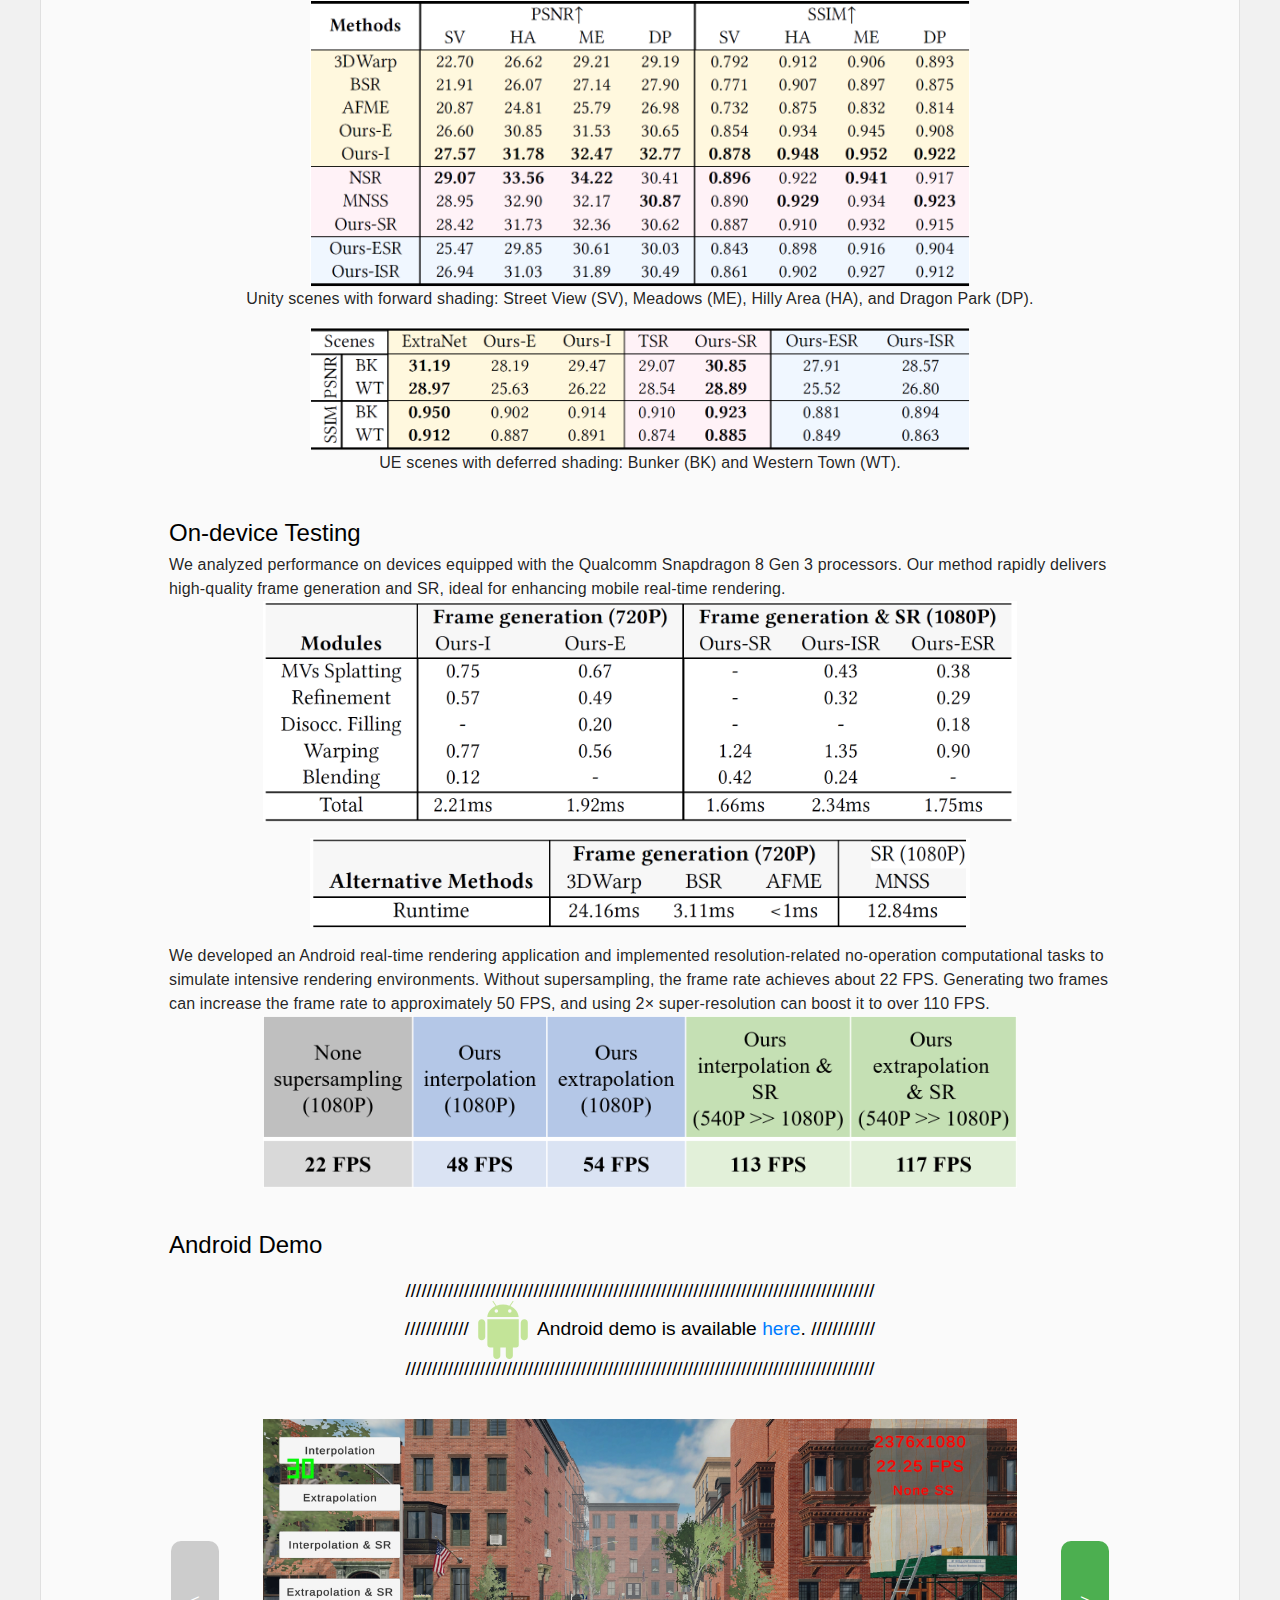
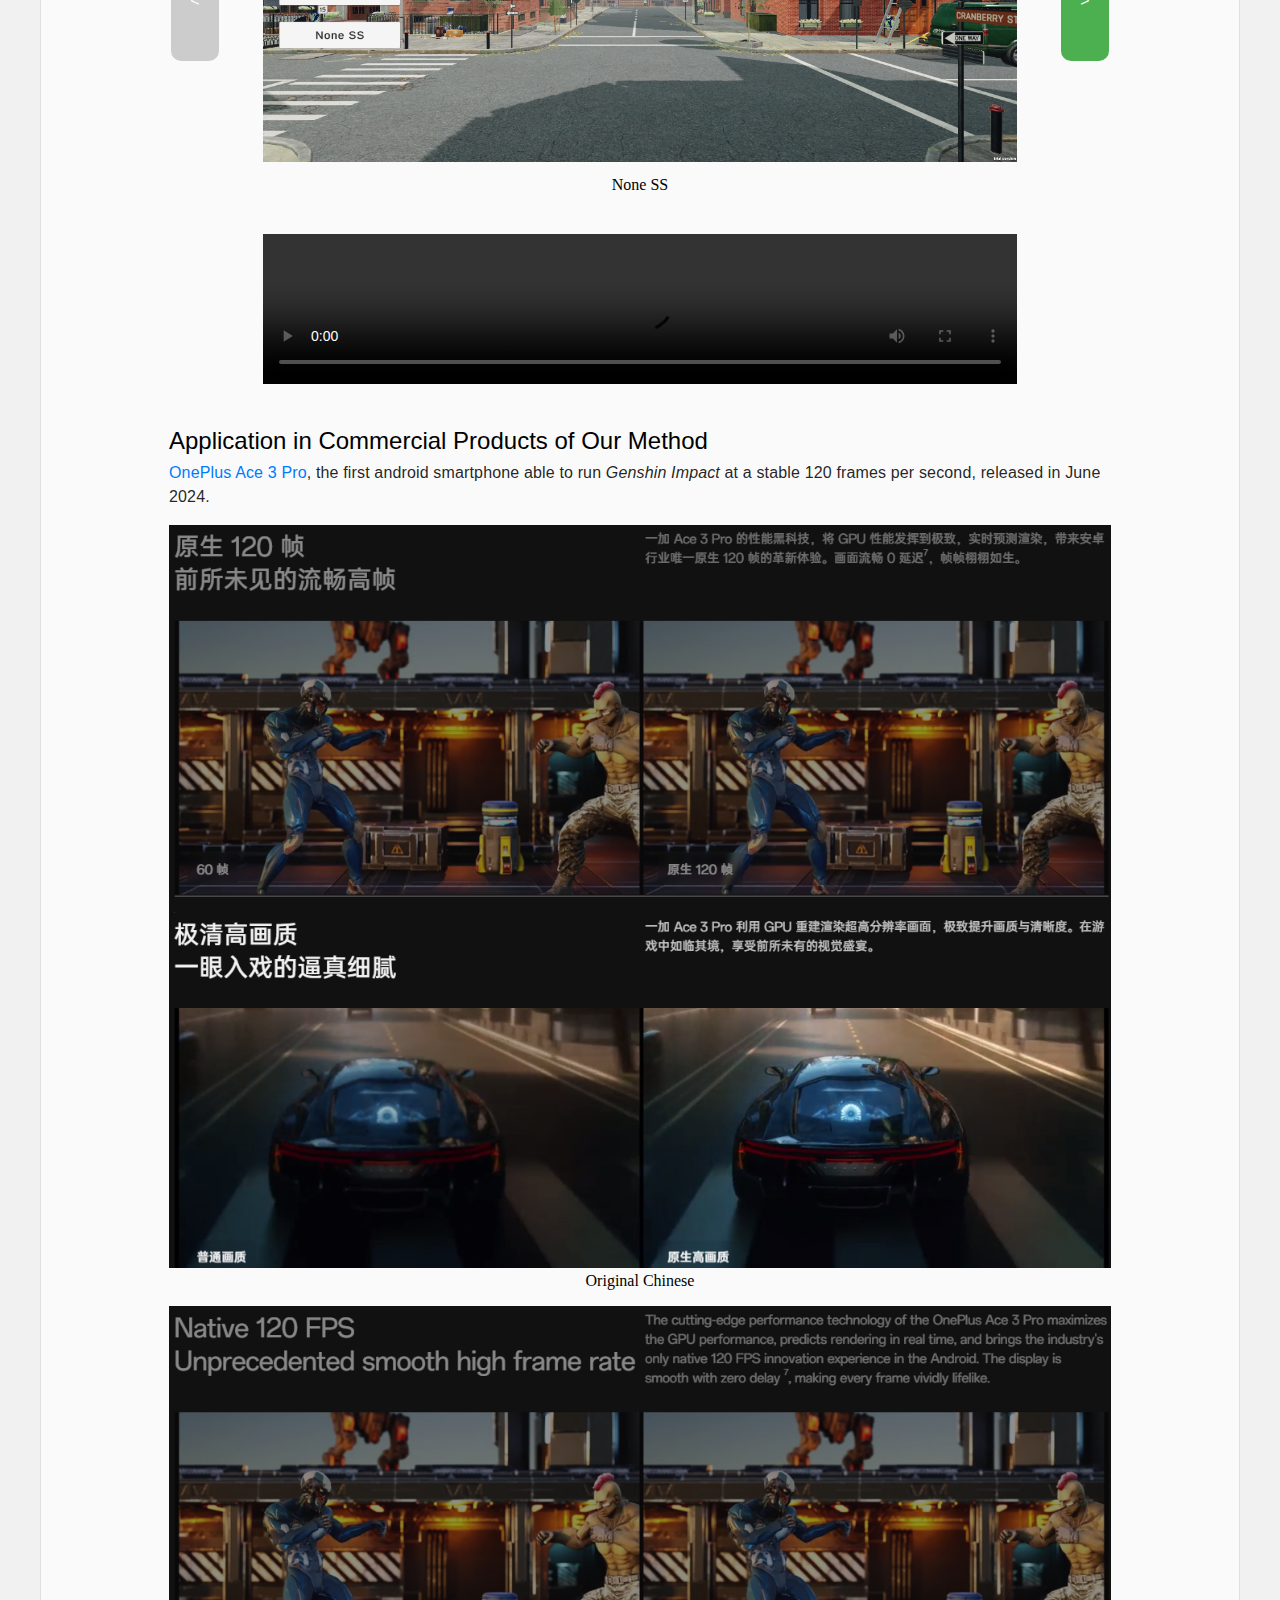
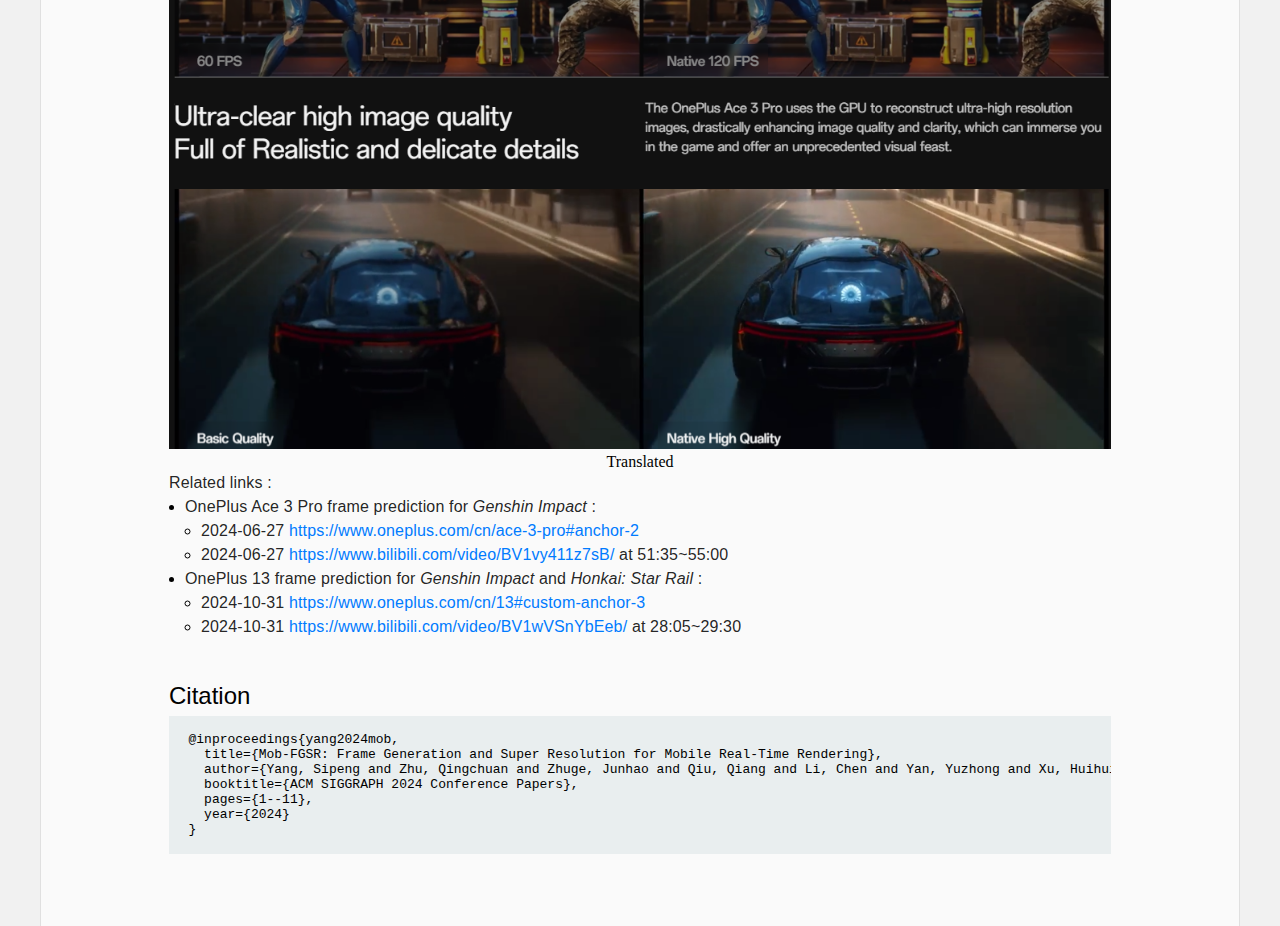
==== commit ed34f7cf: "feat: add related application" ====
--- a/index.html
+++ b/index.html
@@ -51,6 +51,12 @@
   }, function(){
     $('#code_img').attr('src', 'resources/images/code_white.png');
   });
+
+  $('#news_btn').hover(function(){
+    $('#news_img').attr('src', 'resources/images/news_black.png');
+  }, function(){
+    $('#news_img').attr('src', 'resources/images/news_white.png');
+  });
 });    
 </script>
 <head>
@@ -91,6 +97,8 @@
           <a href="resources/paper/Sup_Mob_FGSR_Super_Resolution_and_Frame_Generation_for__Mobile_Real_time_Rendering.pdf" class="btn" id="supp_btn"><img id="supp_img" style="width:1rem; height:1rem;" src="resources/images/paper_white.png"/> Supp.</a>
 
           <a href="https://github.com/Mob-FGSR/MobFGSR" class="btn" id="code_btn"><img id="code_img" style="width:1rem; height:1rem;" src="resources/images/code_white.png"/> Code</a>
+
+          <a href="#application" class="btn" id="news_btn"><img id="news_img" style="width:1rem; height:1rem;" src="resources/images/news_white.png"/> News</a>
         </p>
       </section>
     
@@ -349,6 +357,31 @@
 
         <video class="video" style="width: 80%; display: block; margin: auto; margin-top: 40px; margin-bottom: 40px;" src="https://github.com/Mob-FGSR/Mob-FGSR.github.io/blob/main/resources/videos/android_demo.mp4?raw=true" preload="auto" controls=""></video>
         
+        <h2 class="title level2" id="application">Application in Commercial Products of Our Method</h2>
+        <p class="main-content"><a href="https://www.oneplus.com/">OnePlus Ace 3 Pro</a>, the first android smartphone able to run <i>Genshin Impact</i> at a stable 120 frames per second, released in June 2024.</p>        
+        <img src="resources/images/oneplus_cn.png" style="width: 100%; margin-top: 1rem;">
+        <p style="text-align: center;">Original Chinese</p>
+        <img src="resources/images/oneplus_en.png" style="width: 100%; margin-top: 1rem;">
+        <p style="text-align: center;">Translated</p>
+        <p class="main-content">
+          Related links :
+          <ul>
+            <li>
+              <p class="main-content">OnePlus Ace 3 Pro frame prediction for <i>Genshin Impact</i> : </p>
+              <ul>
+                <li><p class="main-content">2024-06-27 <a href="https://www.oneplus.com/cn/ace-3-pro#anchor-2">https://www.oneplus.com/cn/ace-3-pro#anchor-2</a></p></li>
+                <li><p class="main-content">2024-06-27 <a href="https://www.bilibili.com/video/BV1vy411z7sB/">https://www.bilibili.com/video/BV1vy411z7sB/</a> at 51:35~55:00</p></li>
+              </ul>
+            </li>
+            <li>
+              <p class="main-content">OnePlus 13 frame prediction for <i>Genshin Impact</i> and <i>Honkai: Star Rail</i> :</p>
+              <ul>
+                <li><p class="main-content">2024-10-31 <a href="https://www.oneplus.com/cn/13#custom-anchor-3">https://www.oneplus.com/cn/13#custom-anchor-3</a></p></li>
+                <li><p class="main-content">2024-10-31 <a href="https://www.bilibili.com/video/BV1wVSnYbEeb/">https://www.bilibili.com/video/BV1wVSnYbEeb/</a> at 28:05~29:30</p></li>
+              </ul>
+            </li>
+          </ul>
+        </p>
         <h2 class="title level2">Citation</h2>
         <div style="display: flex;overflow-x: auto;">
           <pre style=" background-color: #e9eeef;padding: 1.25em 1.5em"><code>@inproceedings{yang2024mob,
--- a/resources/css/index.css
+++ b/resources/css/index.css
@@ -153,4 +153,8 @@
   color: #007bff;
   text-decoration: none;
   background-color: transparent;
+}
+
+ul {
+  padding-left: 1rem;
 }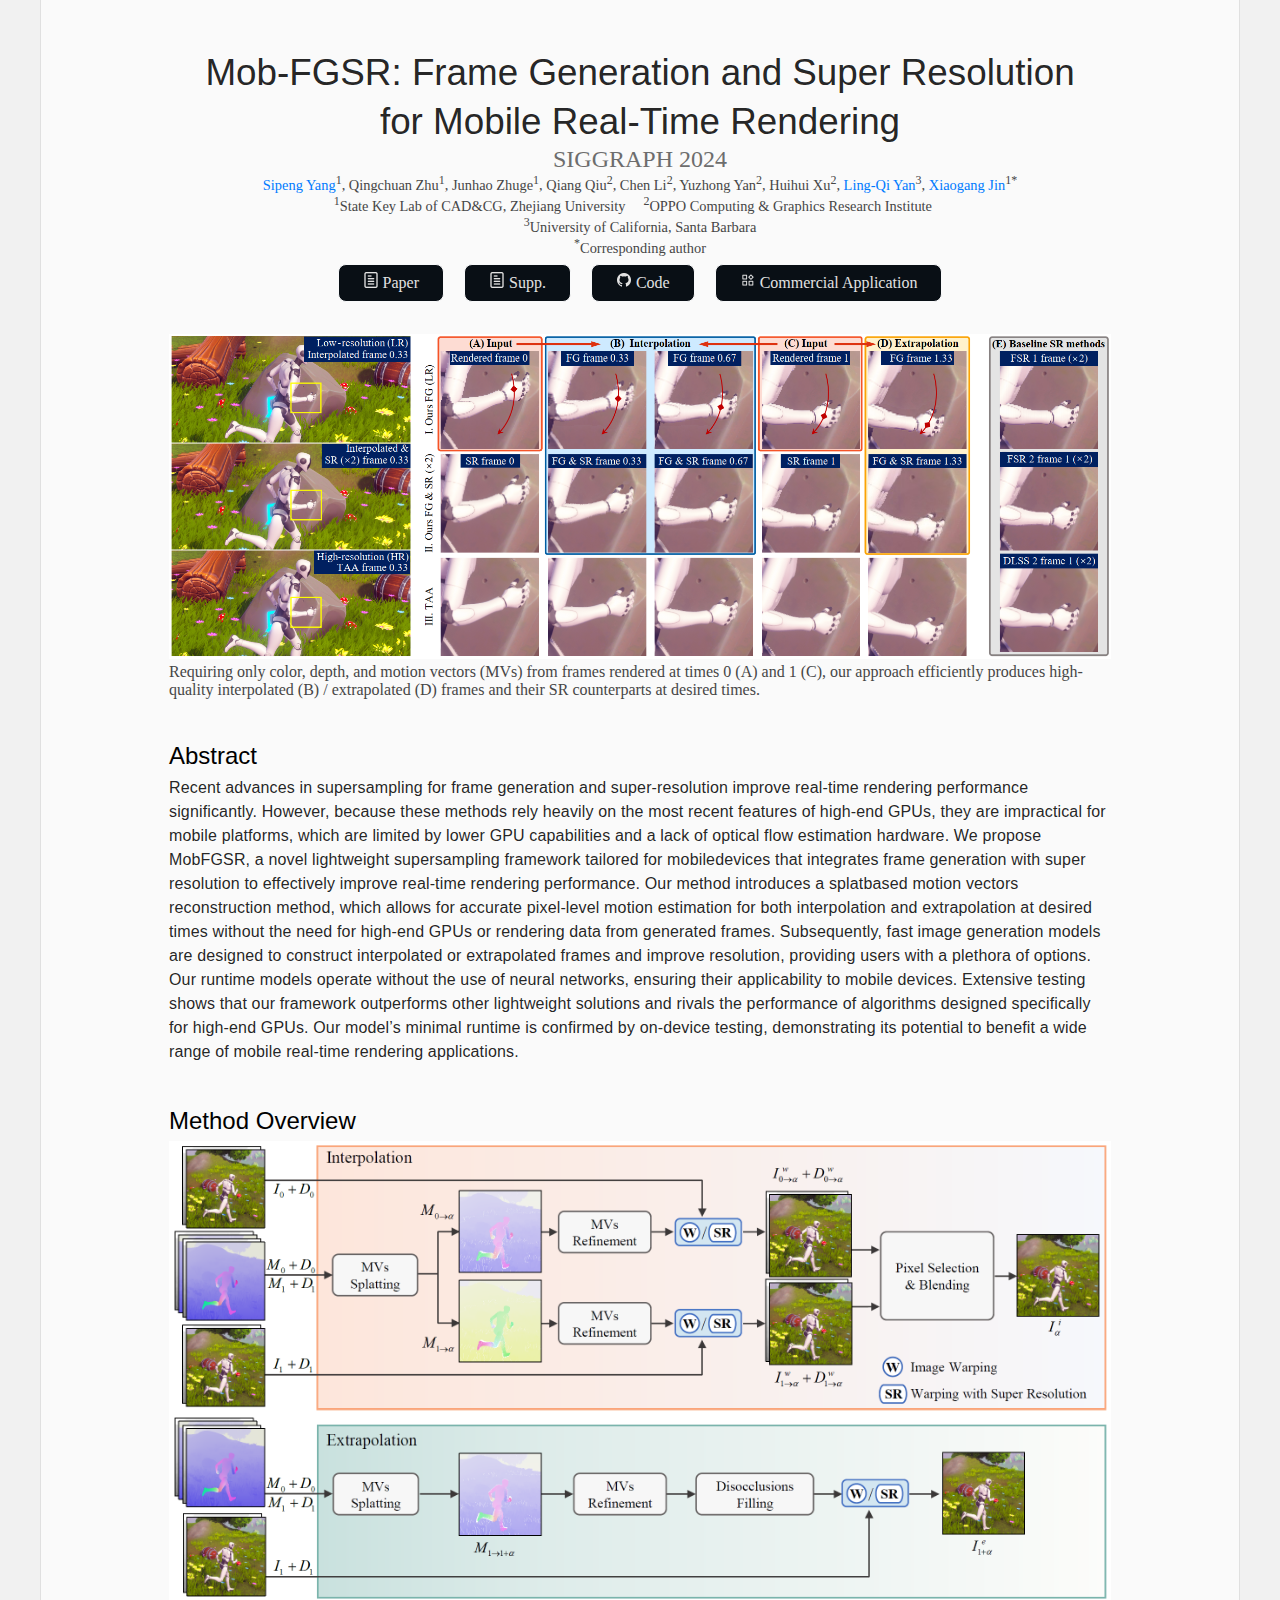
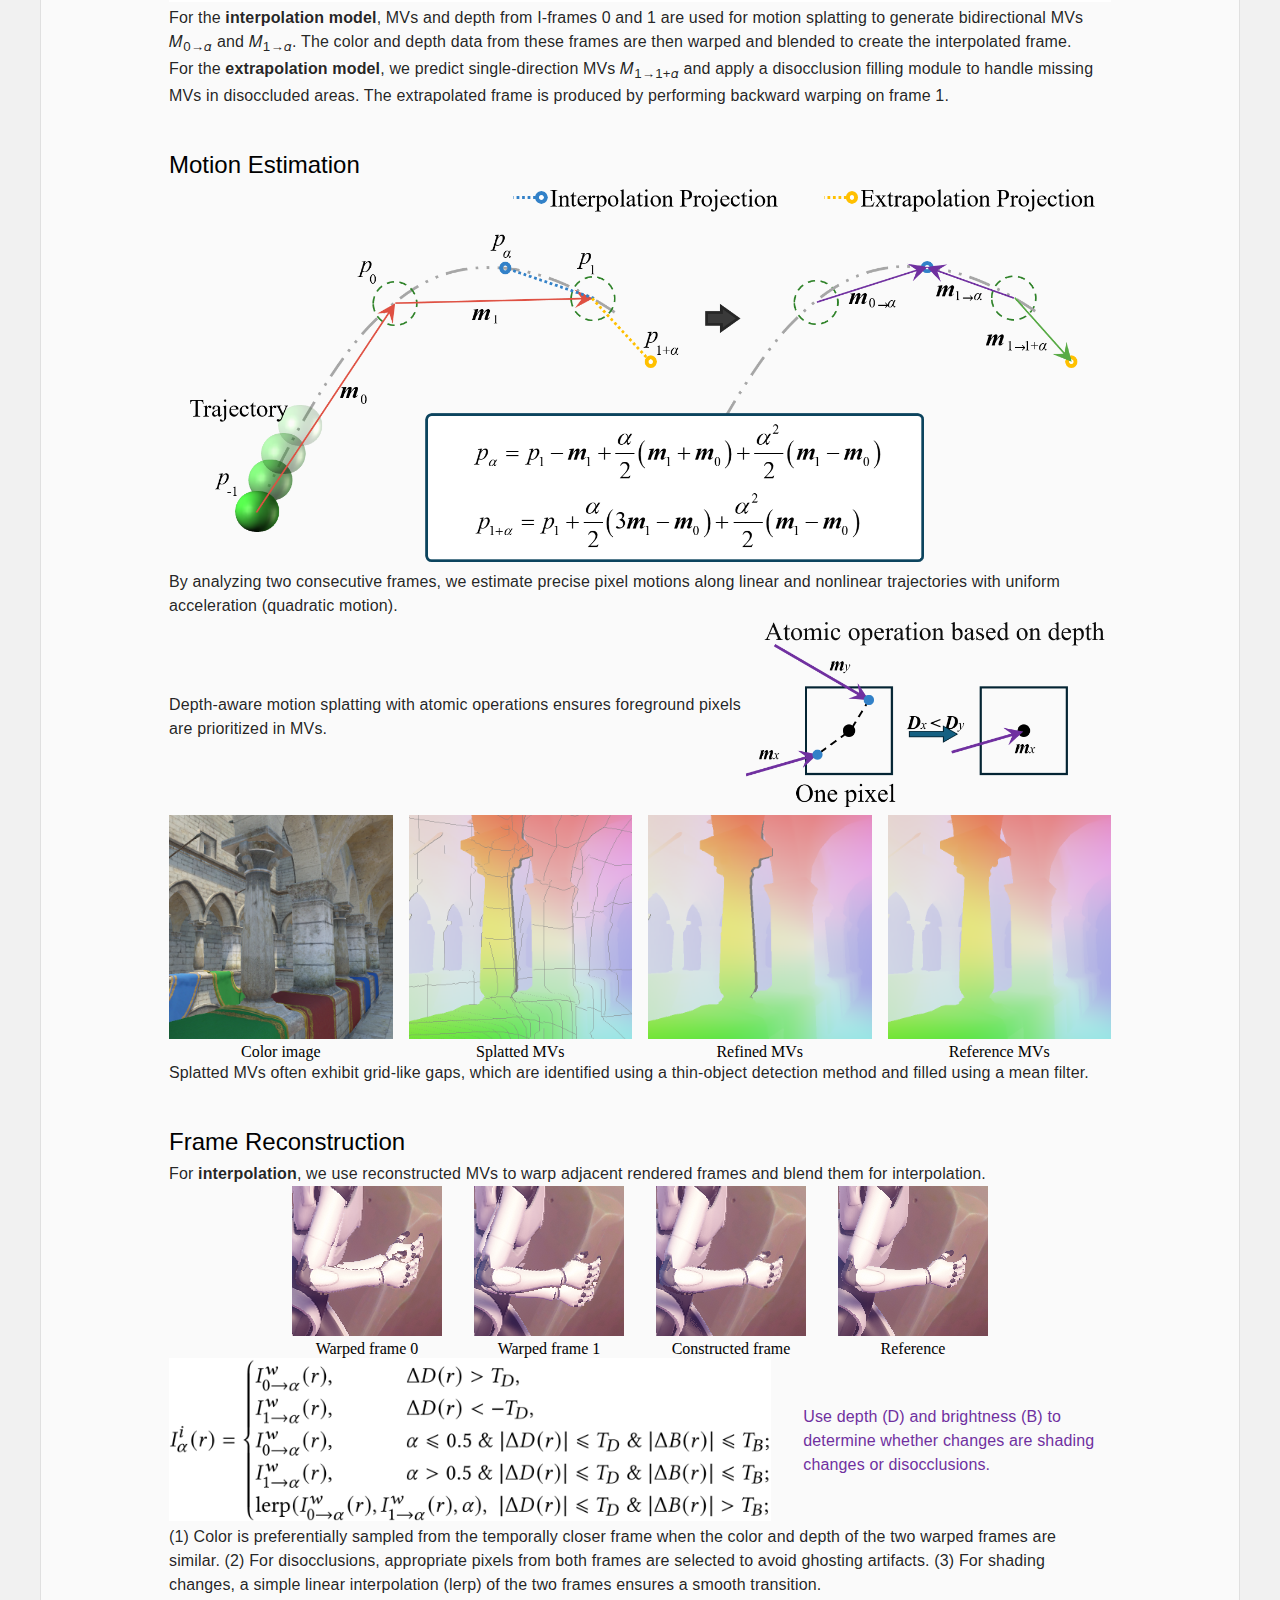
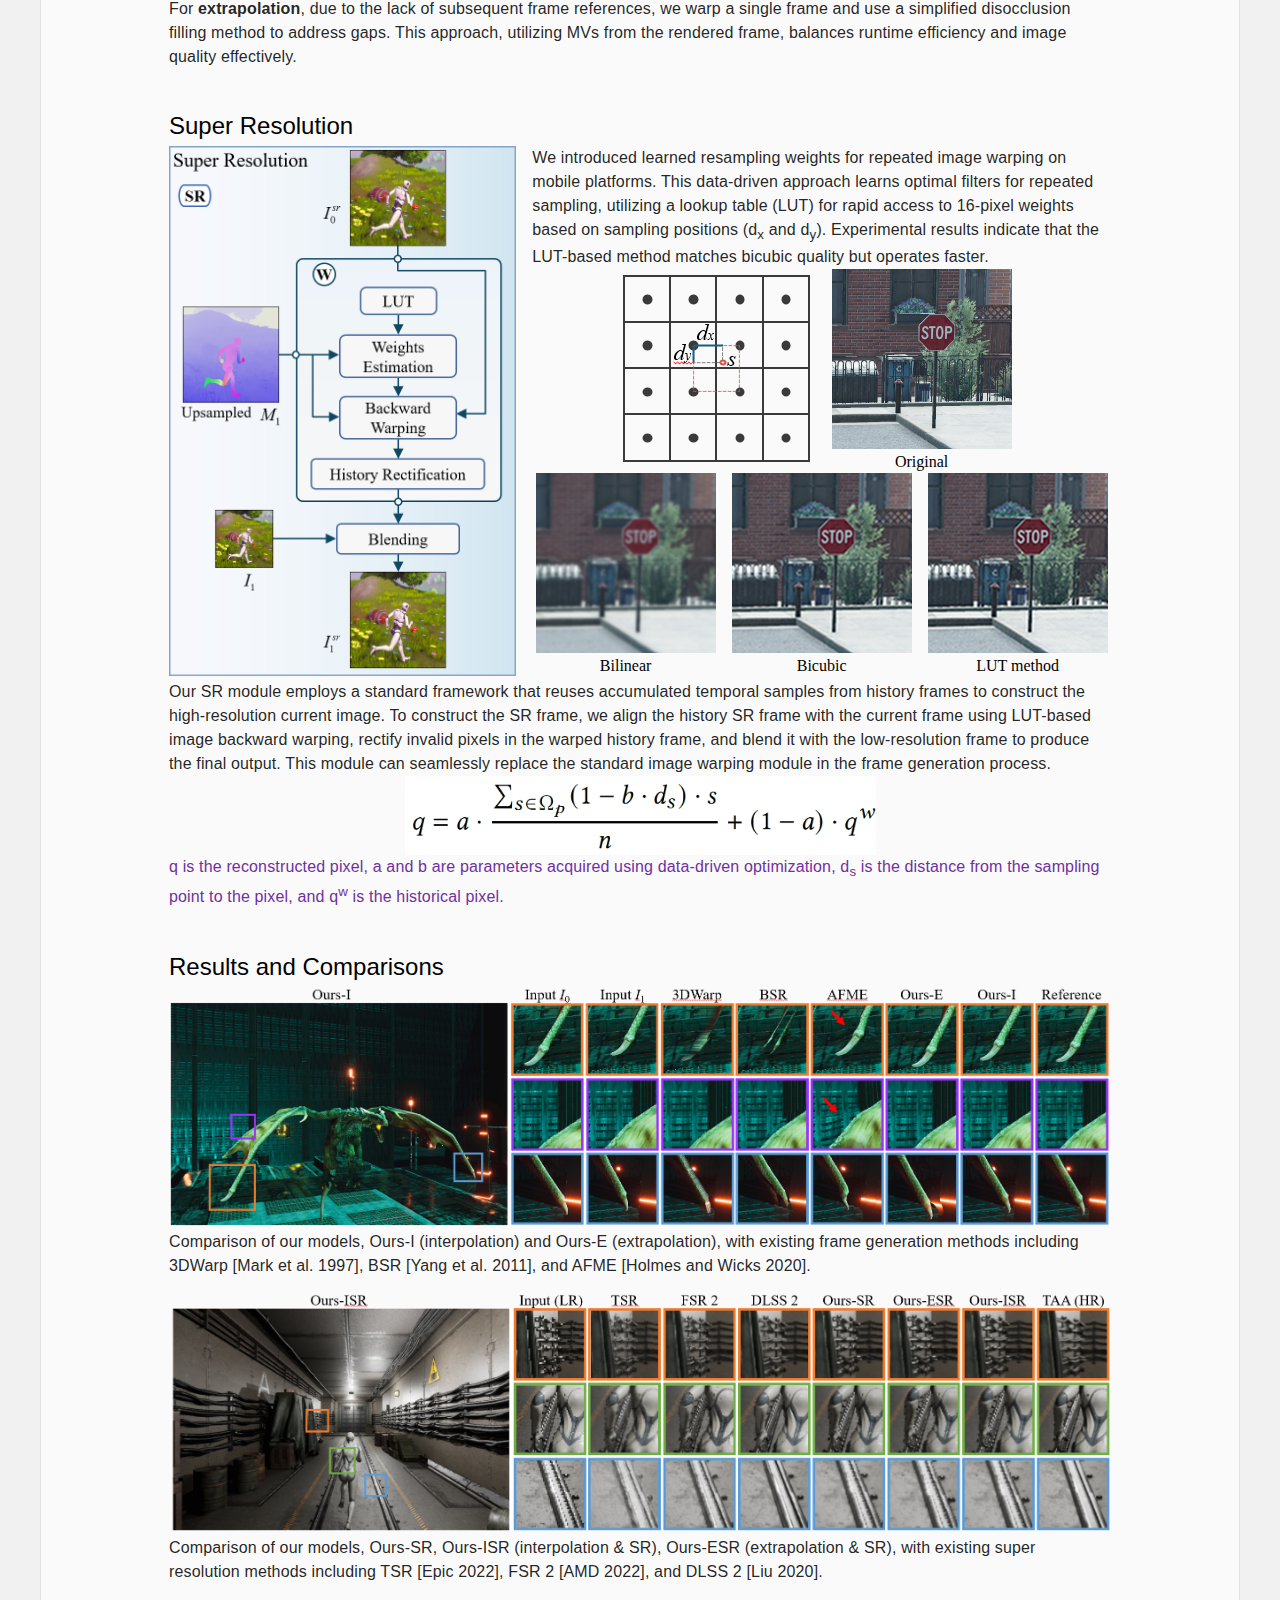
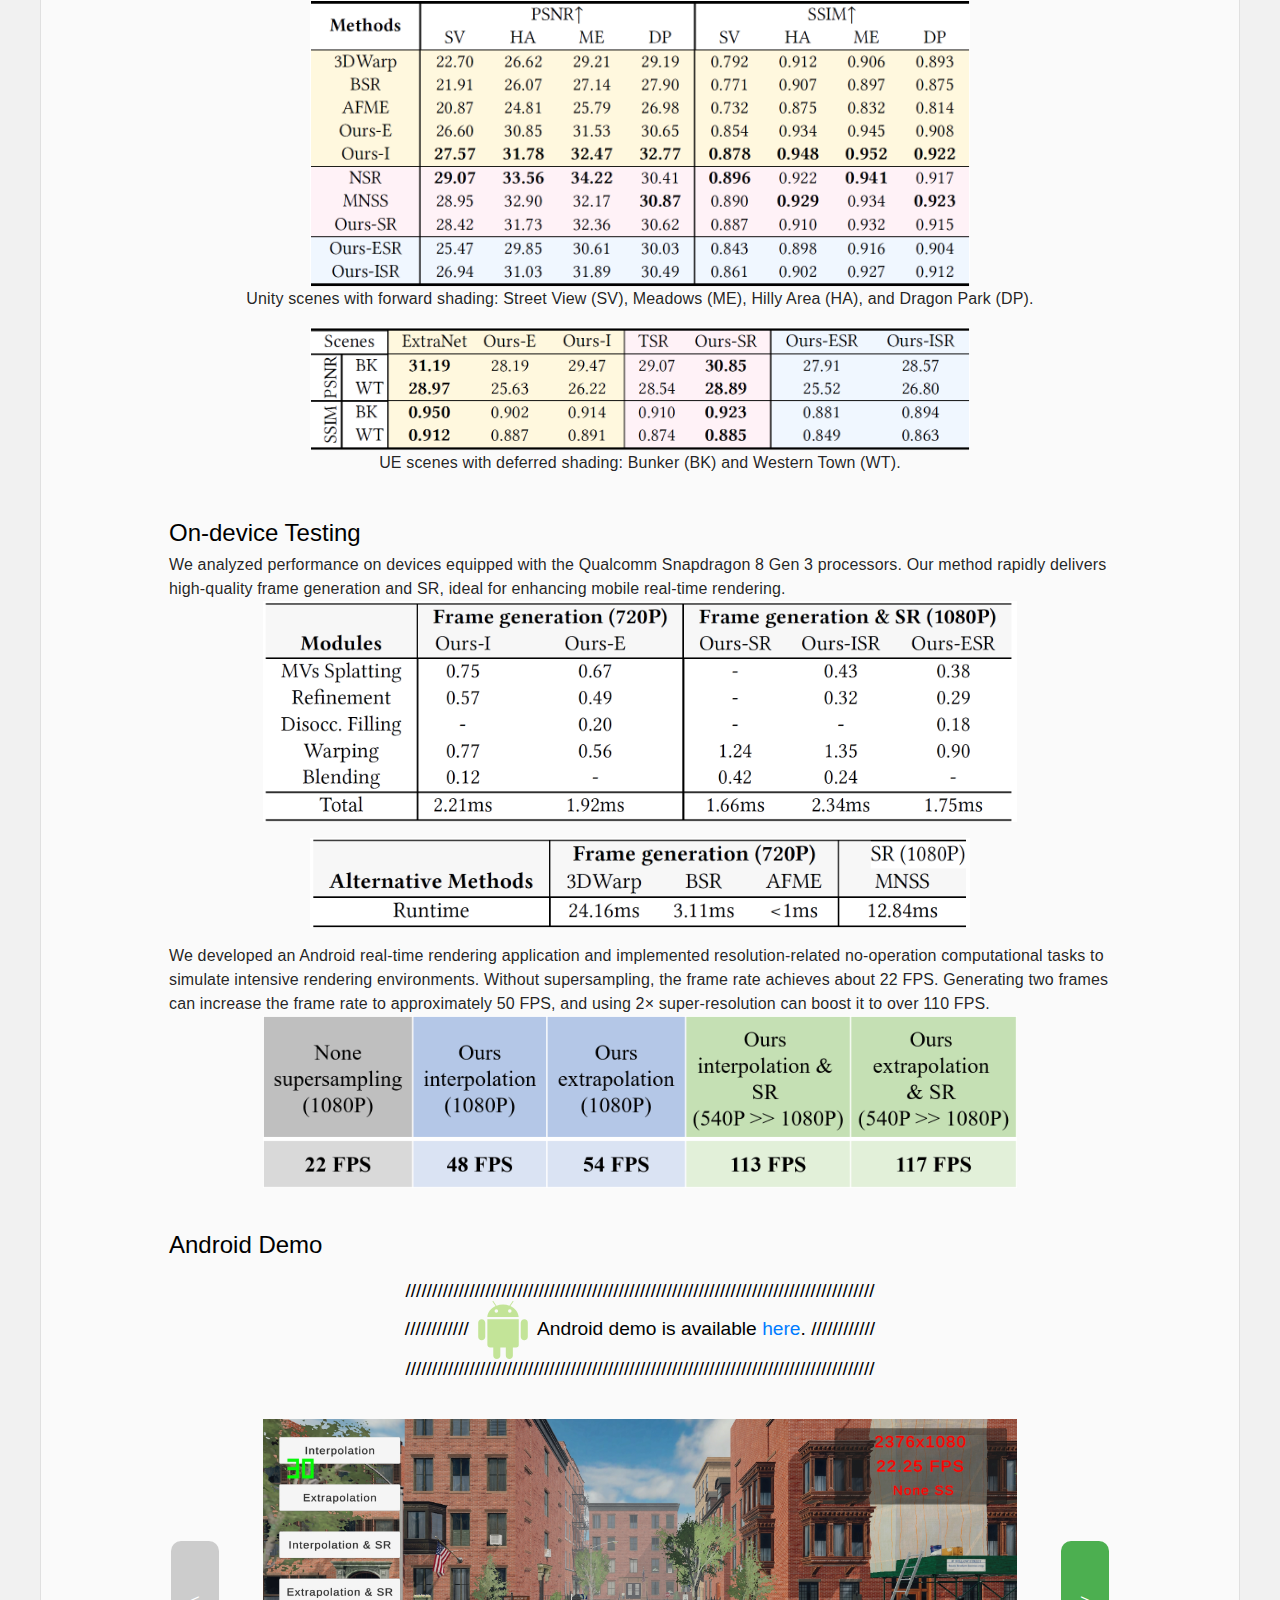
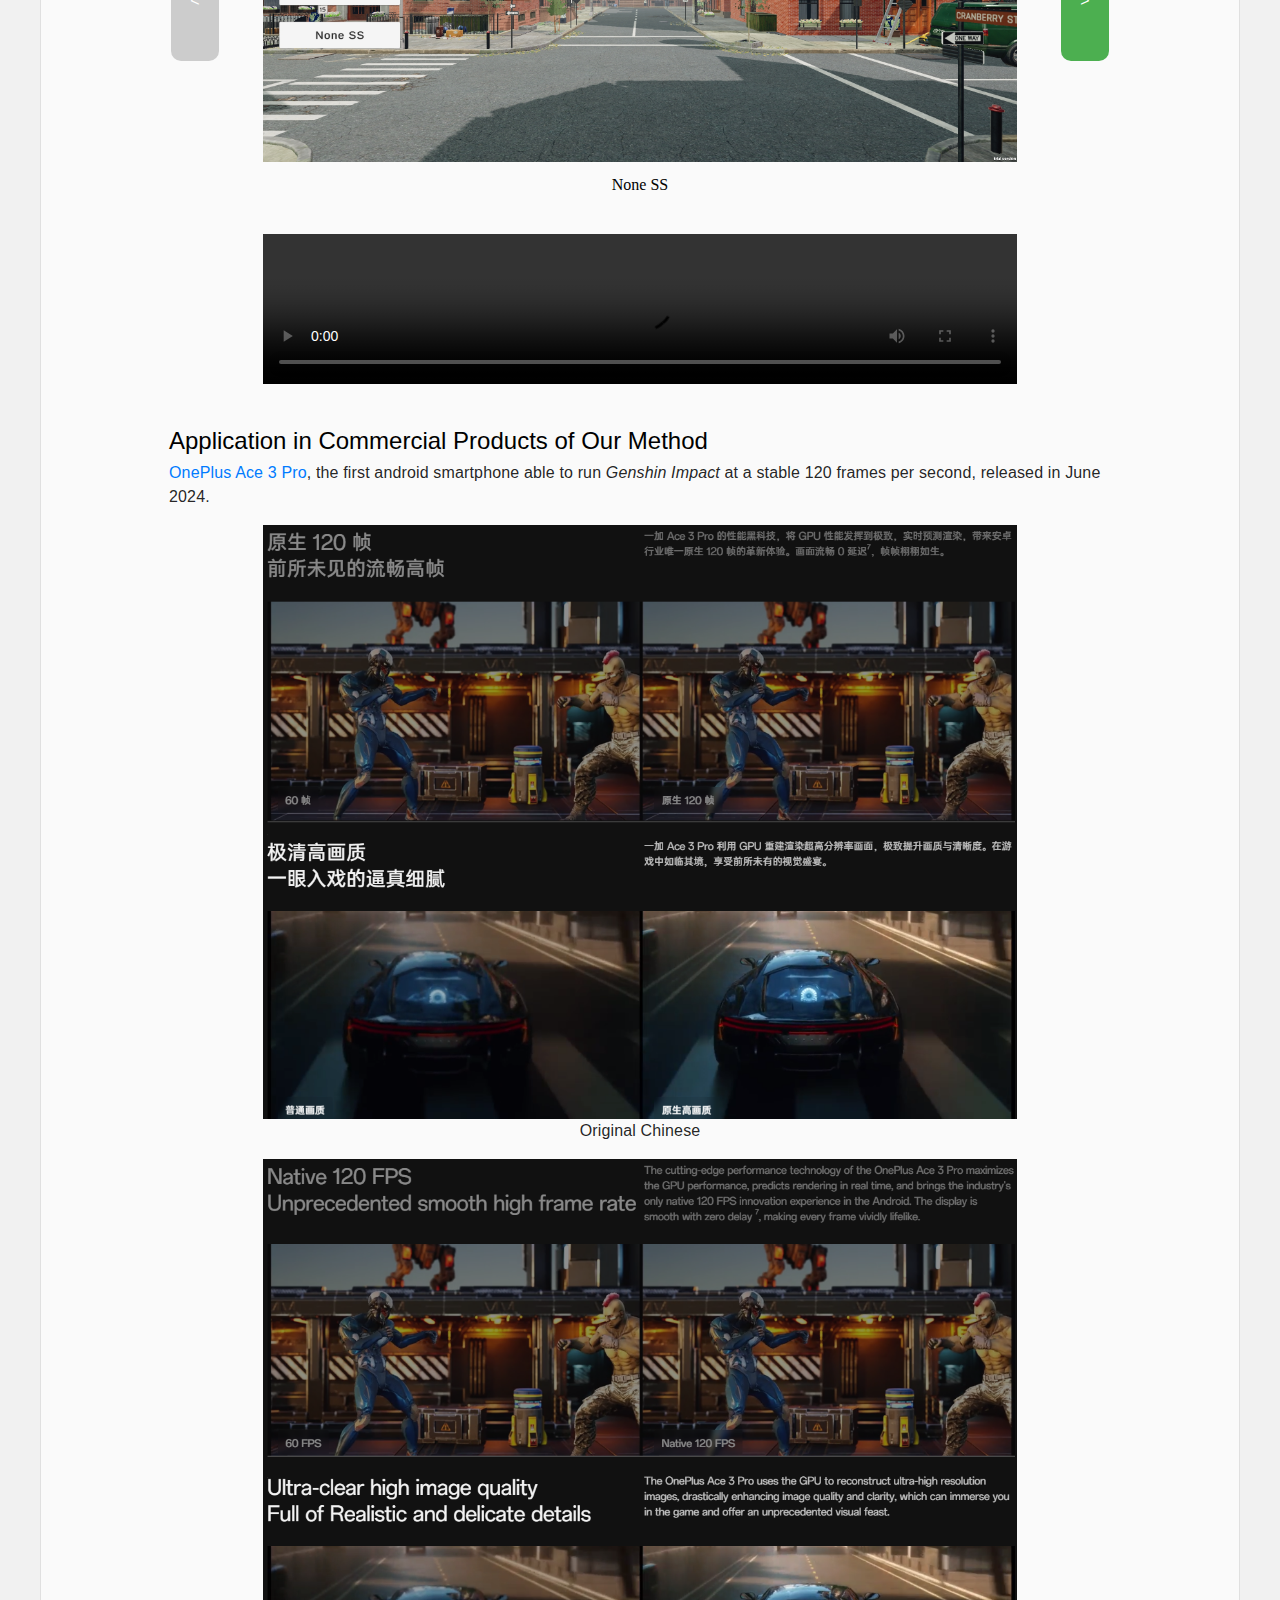
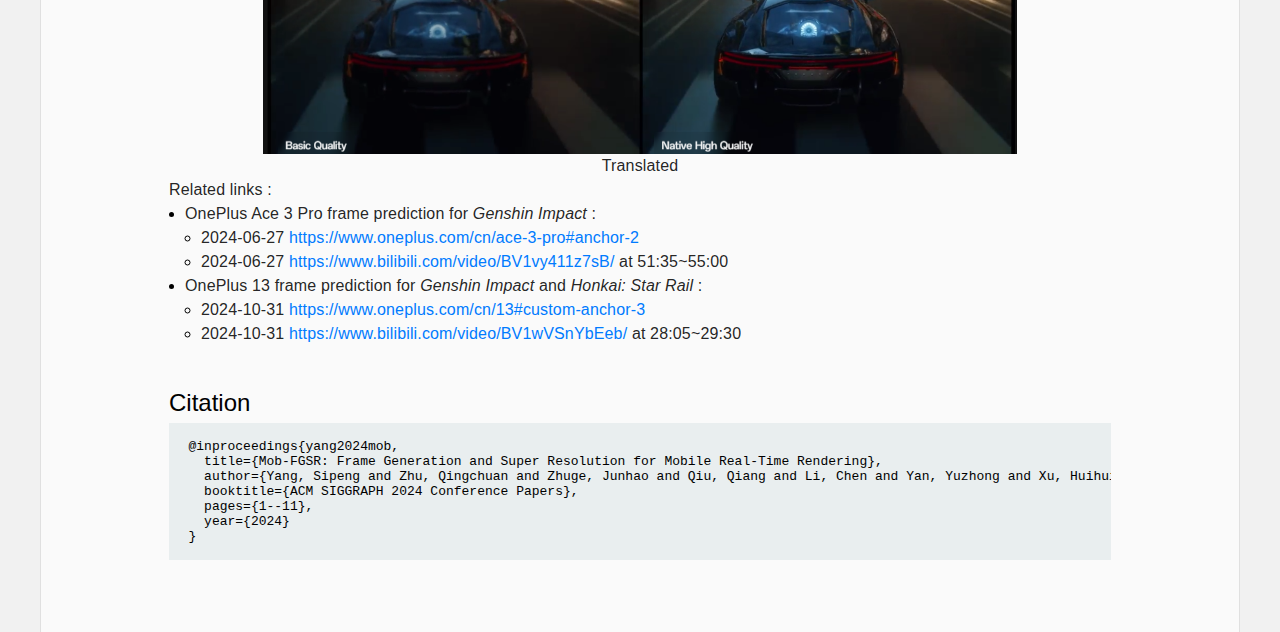
==== commit 98786844: "chore: little adjustment" ====
--- a/index.html
+++ b/index.html
@@ -52,10 +52,10 @@
     $('#code_img').attr('src', 'resources/images/code_white.png');
   });
 
-  $('#news_btn').hover(function(){
-    $('#news_img').attr('src', 'resources/images/news_black.png');
+  $('#application_btn').hover(function(){
+    $('#application_img').attr('src', 'resources/images/application_black.png');
   }, function(){
-    $('#news_img').attr('src', 'resources/images/news_white.png');
+    $('#application_img').attr('src', 'resources/images/application_white.png');
   });
 });    
 </script>
@@ -98,7 +98,7 @@
 
           <a href="https://github.com/Mob-FGSR/MobFGSR" class="btn" id="code_btn"><img id="code_img" style="width:1rem; height:1rem;" src="resources/images/code_white.png"/> Code</a>
 
-          <a href="#application" class="btn" id="news_btn"><img id="news_img" style="width:1rem; height:1rem;" src="resources/images/news_white.png"/> News</a>
+          <a href="#application" class="btn" id="application_btn"><img id="application_img" style="width:1rem; height:1rem;" src="resources/images/application_white.png"/> Commercial Application</a>
         </p>
       </section>
     
@@ -359,10 +359,13 @@
         
         <h2 class="title level2" id="application">Application in Commercial Products of Our Method</h2>
         <p class="main-content"><a href="https://www.oneplus.com/">OnePlus Ace 3 Pro</a>, the first android smartphone able to run <i>Genshin Impact</i> at a stable 120 frames per second, released in June 2024.</p>        
-        <img src="resources/images/oneplus_cn.png" style="width: 100%; margin-top: 1rem;">
-        <p style="text-align: center;">Original Chinese</p>
-        <img src="resources/images/oneplus_en.png" style="width: 100%; margin-top: 1rem;">
-        <p style="text-align: center;">Translated</p>
+        <div style="display: flex; justify-content: center; flex-wrap: wrap; flex-direction:column; align-items:center;">
+
+          <img src="resources/images/oneplus_cn.png" style="width: 80%; margin-top: 1rem;">
+          <p class="main-content">Original Chinese</p>
+          <img src="resources/images/oneplus_en.png" style="width: 80%; margin-top: 1rem;">
+          <p class="main-content">Translated</p>
+        </div>
         <p class="main-content">
           Related links :
           <ul>
